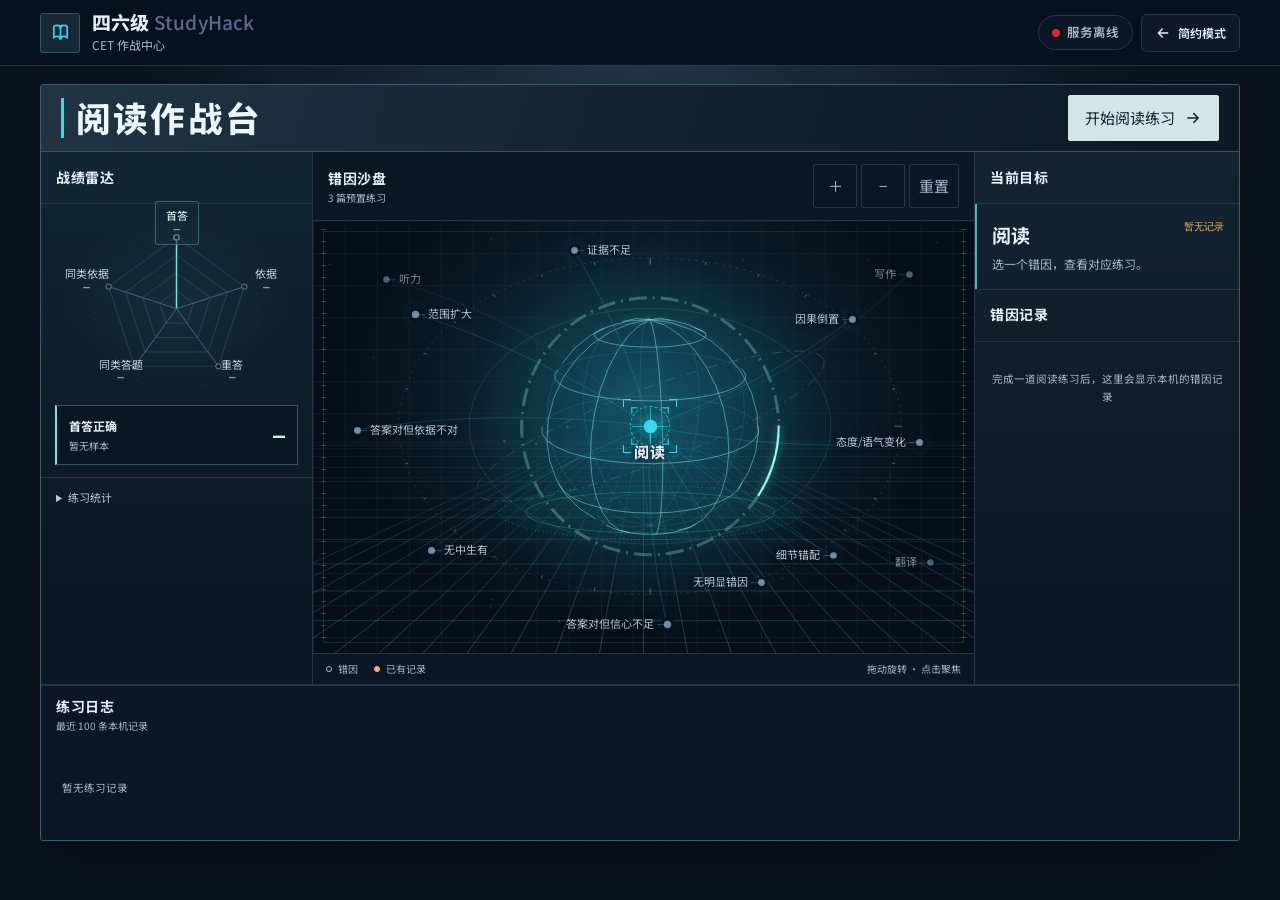
==== cet-studyhack-command-edition/web/index.html @ c38c732e "Add CET command center edition" ====
<!DOCTYPE html>
<html lang="zh-CN">
<head>
  <meta charset="UTF-8" />
  <meta name="viewport" content="width=device-width, initial-scale=1.0, viewport-fit=cover" />
  <title>CET 作战中心 · StudyHack</title>
  <meta name="description" content="默认进入 CET 作战中心：用本机练习记录查看阅读错因图谱、学习表现与练习日志，并可直接进入对应训练。错因实验室与参考估分收在简约模式中，随时可返回；预置练习为原创题并已核对原文，当前作答只保存在本浏览器。" />
  <meta name="theme-color" content="#2563eb" />
  <link rel="icon" href="data:image/svg+xml,%3Csvg xmlns='http://www.w3.org/2000/svg' viewBox='0 0 24 24'%3E%3Crect width='24' height='24' rx='6' fill='%232563eb'/%3E%3Cpath d='M6 7h5a2 2 0 0 1 2 2v8a1.5 1.5 0 0 0-1.5-1.5H6zM18 7h-5a2 2 0 0 0-2 2v8a1.5 1.5 0 0 1 1.5-1.5H18z' fill='none' stroke='white' stroke-width='1.6' stroke-linejoin='round'/%3E%3C/svg%3E" />
  <link rel="preconnect" href="https://fonts.googleapis.com" />
  <link rel="preconnect" href="https://fonts.gstatic.com" crossorigin />
  <link href="https://fonts.googleapis.com/css2?family=Noto+Sans+SC:wght@400;500;700;800&display=swap" rel="stylesheet" />
  <link rel="stylesheet" href="styles.css" />
  <link rel="stylesheet" href="lab.css" />
  <link rel="stylesheet" href="command.css" />
  <link rel="stylesheet" href="command-radar.css" />
</head>
<body data-view="command" data-mode="command">
  <!-- icon sprite: reading lab uses #i-*, estimator uses #e-i-* -->
  <svg width="0" height="0" style="position:absolute" aria-hidden="true">
    <symbol id="i-book" viewBox="0 0 24 24" fill="none" stroke="currentColor" stroke-width="1.8" stroke-linecap="round" stroke-linejoin="round"><path d="M12 7c0-1.5-1.5-2.5-3.5-2.5S5 5 5 6.5v11c0-1 1.5-1.5 3.5-1.5s3.5 1 3.5 2.5"/><path d="M12 7c0-1.5 1.5-2.5 3.5-2.5S19 5 19 6.5v11c0-1-1.5-1.5-3.5-1.5s-3.5 1-3.5 2.5"/><path d="M12 7v11.5"/></symbol>
    <symbol id="i-spark" viewBox="0 0 24 24" fill="none" stroke="currentColor" stroke-width="1.8" stroke-linecap="round" stroke-linejoin="round"><path d="M12 3l1.9 4.6L18.5 9.5l-4.6 1.9L12 16l-1.9-4.6L5.5 9.5l4.6-1.9z"/><path d="M18 15l.8 2 2 .8-2 .8-.8 2-.8-2-2-.8 2-.8z"/></symbol>
    <symbol id="i-info" viewBox="0 0 24 24" fill="none" stroke="currentColor" stroke-width="1.8" stroke-linecap="round" stroke-linejoin="round"><circle cx="12" cy="12" r="9"/><path d="M12 11v5M12 8h.01"/></symbol>
    <symbol id="i-chev" viewBox="0 0 24 24" fill="none" stroke="currentColor" stroke-width="2" stroke-linecap="round" stroke-linejoin="round"><path d="M6 9l6 6 6-6"/></symbol>
    <symbol id="i-camera" viewBox="0 0 24 24" fill="none" stroke="currentColor" stroke-width="1.8" stroke-linecap="round" stroke-linejoin="round"><path d="M4 8h3l2-3h6l2 3h3a1 1 0 0 1 1 1v10a1 1 0 0 1-1 1H4a1 1 0 0 1-1-1V9a1 1 0 0 1 1-1z"/><circle cx="12" cy="13" r="3.5"/></symbol>
    <symbol id="i-trash" viewBox="0 0 24 24" fill="none" stroke="currentColor" stroke-width="1.8" stroke-linecap="round" stroke-linejoin="round"><path d="M4 7h16M9 7V5h6v2M6 7l1 13h10l1-13M10 11v6M14 11v6"/></symbol>
    <symbol id="i-file" viewBox="0 0 24 24" fill="none" stroke="currentColor" stroke-width="1.8" stroke-linecap="round" stroke-linejoin="round"><path d="M14 3H7a2 2 0 0 0-2 2v14a2 2 0 0 0 2 2h10a2 2 0 0 0 2-2V8z"/><path d="M14 3v5h5M9 13h6M9 17h6"/></symbol>
    <symbol id="i-translate" viewBox="0 0 24 24" fill="none" stroke="currentColor" stroke-width="1.8" stroke-linecap="round" stroke-linejoin="round"><path d="M4 5h8M8 3v2c0 4-2 7-5 8"/><path d="M6 9c0 2.5 2.5 4.5 6 5"/><path d="M13 20l4-9 4 9M14.5 17h5"/></symbol>
    <symbol id="i-vocab" viewBox="0 0 24 24" fill="none" stroke="currentColor" stroke-width="1.8" stroke-linecap="round" stroke-linejoin="round"><path d="M4 5a2 2 0 0 1 2-2h13v16H6a2 2 0 0 0-2 2z"/><path d="M4 19a2 2 0 0 1 2-2h13M9 7h6M9 11h4"/></symbol>
    <symbol id="i-check" viewBox="0 0 24 24" fill="none" stroke="currentColor" stroke-width="1.8" stroke-linecap="round" stroke-linejoin="round"><circle cx="12" cy="12" r="9"/><path d="M8.5 12.5l2.5 2.5 4.5-5"/></symbol>
    <symbol id="i-branch" viewBox="0 0 24 24" fill="none" stroke="currentColor" stroke-width="1.8" stroke-linecap="round" stroke-linejoin="round"><circle cx="6" cy="6" r="2.5"/><circle cx="6" cy="18" r="2.5"/><circle cx="18" cy="8" r="2.5"/><path d="M6 8.5v7M18 10.5c0 4-4 3.5-6 5.5"/></symbol>
    <symbol id="i-download" viewBox="0 0 24 24" fill="none" stroke="currentColor" stroke-width="1.8" stroke-linecap="round" stroke-linejoin="round"><path d="M12 3v12M7 11l5 5 5-5M5 21h14"/></symbol>
    <symbol id="i-copy" viewBox="0 0 24 24" fill="none" stroke="currentColor" stroke-width="1.8" stroke-linecap="round" stroke-linejoin="round"><rect x="9" y="9" width="11" height="11" rx="2"/><path d="M5 15V5a2 2 0 0 1 2-2h8"/></symbol>
    <symbol id="i-refresh" viewBox="0 0 24 24" fill="none" stroke="currentColor" stroke-width="1.8" stroke-linecap="round" stroke-linejoin="round"><path d="M20 11a8 8 0 1 0-2.3 6.3M20 5v6h-6"/></symbol>
    <symbol id="i-alert" viewBox="0 0 24 24" fill="none" stroke="currentColor" stroke-width="1.8" stroke-linecap="round" stroke-linejoin="round"><path d="M12 3l9 16H3z"/><path d="M12 10v4M12 17h.01"/></symbol>
    <symbol id="i-stop" viewBox="0 0 24 24" fill="none" stroke="currentColor" stroke-width="1.8" stroke-linecap="round" stroke-linejoin="round"><rect x="6" y="6" width="12" height="12" rx="2"/></symbol>
    <symbol id="i-ok" viewBox="0 0 24 24" fill="none" stroke="currentColor" stroke-width="2" stroke-linecap="round" stroke-linejoin="round"><path d="M5 12.5l4.5 4.5L19 7.5"/></symbol>
    <symbol id="i-target" viewBox="0 0 24 24" fill="none" stroke="currentColor" stroke-width="1.8" stroke-linecap="round" stroke-linejoin="round"><circle cx="12" cy="12" r="9"/><circle cx="12" cy="12" r="5"/><circle cx="12" cy="12" r="1.4"/></symbol>
    <symbol id="i-arrow" viewBox="0 0 24 24" fill="none" stroke="currentColor" stroke-width="2" stroke-linecap="round" stroke-linejoin="round"><path d="M5 12h14M13 6l6 6-6 6"/></symbol>
    <symbol id="e-i-logo" viewBox="0 0 24 24" fill="none" stroke="currentColor" stroke-width="2" stroke-linecap="round" stroke-linejoin="round"><path d="M3 3v18h18"/><path d="M7 14l3-4 3 3 4-6"/></symbol>
    <symbol id="e-i-ok" viewBox="0 0 24 24" fill="none" stroke="currentColor" stroke-width="2.4" stroke-linecap="round" stroke-linejoin="round"><path d="M20 6L9 17l-5-5"/></symbol>
    <symbol id="e-i-alert" viewBox="0 0 24 24" fill="none" stroke="currentColor" stroke-width="2" stroke-linecap="round" stroke-linejoin="round"><path d="M12 9v4"/><path d="M12 17h.01"/><path d="M10.3 3.9L1.8 18a2 2 0 0 0 1.7 3h17a2 2 0 0 0 1.7-3L13.7 3.9a2 2 0 0 0-3.4 0z"/></symbol>
    <symbol id="e-i-info" viewBox="0 0 24 24" fill="none" stroke="currentColor" stroke-width="2" stroke-linecap="round" stroke-linejoin="round"><circle cx="12" cy="12" r="9"/><path d="M12 16v-4"/><path d="M12 8h.01"/></symbol>
    <symbol id="e-i-chev" viewBox="0 0 24 24" fill="none" stroke="currentColor" stroke-width="2" stroke-linecap="round" stroke-linejoin="round"><path d="M6 9l6 6 6-6"/></symbol>
    <symbol id="e-i-listen" viewBox="0 0 24 24" fill="none" stroke="currentColor" stroke-width="2" stroke-linecap="round" stroke-linejoin="round"><path d="M3 12a9 9 0 0 1 18 0"/><path d="M21 16a2 2 0 0 1-2 2h-1v-6h1a2 2 0 0 1 2 2z"/><path d="M3 16a2 2 0 0 0 2 2h1v-6H5a2 2 0 0 0-2 2z"/></symbol>
    <symbol id="e-i-read" viewBox="0 0 24 24" fill="none" stroke="currentColor" stroke-width="2" stroke-linecap="round" stroke-linejoin="round"><path d="M2 4h6a3 3 0 0 1 3 3v13a2 2 0 0 0-2-2H2z"/><path d="M22 4h-6a3 3 0 0 0-3 3v13a2 2 0 0 1 2-2h7z"/></symbol>
    <symbol id="e-i-write" viewBox="0 0 24 24" fill="none" stroke="currentColor" stroke-width="2" stroke-linecap="round" stroke-linejoin="round"><path d="M12 20h9"/><path d="M16.5 3.5a2.1 2.1 0 0 1 3 3L7 19l-4 1 1-4z"/></symbol>
    <symbol id="e-i-trans" viewBox="0 0 24 24" fill="none" stroke="currentColor" stroke-width="2" stroke-linecap="round" stroke-linejoin="round"><path d="M4 5h7"/><path d="M7 4v1c0 4-2 7-4 8"/><path d="M5 9c0 2 2 4 5 5"/><path d="M12 20l4-9 4 9"/><path d="M13.5 17h5"/></symbol>
    <symbol id="e-i-spark" viewBox="0 0 24 24" fill="none" stroke="currentColor" stroke-width="2" stroke-linecap="round" stroke-linejoin="round"><path d="M12 3l1.9 5.1L19 10l-5.1 1.9L12 17l-1.9-5.1L5 10l5.1-1.9z"/><path d="M19 15l.8 2.2L22 18l-2.2.8L19 21l-.8-2.2L16 18l2.2-.8z"/></symbol>
    <symbol id="e-i-refresh" viewBox="0 0 24 24" fill="none" stroke="currentColor" stroke-width="2" stroke-linecap="round" stroke-linejoin="round"><path d="M21 12a9 9 0 1 1-3-6.7"/><path d="M21 3v5h-5"/></symbol>
    <symbol id="e-i-camera" viewBox="0 0 24 24" fill="none" stroke="currentColor" stroke-width="2" stroke-linecap="round" stroke-linejoin="round"><path d="M4 8h3l2-3h6l2 3h3a1 1 0 0 1 1 1v10a1 1 0 0 1-1 1H4a1 1 0 0 1-1-1V9a1 1 0 0 1 1-1z"/><circle cx="12" cy="13" r="3.5"/></symbol>
    <symbol id="e-i-target" viewBox="0 0 24 24" fill="none" stroke="currentColor" stroke-width="2" stroke-linecap="round" stroke-linejoin="round"><circle cx="12" cy="12" r="9"/><circle cx="12" cy="12" r="5"/><circle cx="12" cy="12" r="1.4"/></symbol>
    <symbol id="e-i-chart" viewBox="0 0 24 24" fill="none" stroke="currentColor" stroke-width="2" stroke-linecap="round" stroke-linejoin="round"><path d="M4 20V10"/><path d="M10 20V4"/><path d="M16 20v-7"/><path d="M22 20H2"/></symbol>
    <symbol id="e-i-book" viewBox="0 0 24 24" fill="none" stroke="currentColor" stroke-width="2" stroke-linecap="round" stroke-linejoin="round"><path d="M4 19.5A2.5 2.5 0 0 1 6.5 17H20"/><path d="M6.5 2H20v20H6.5A2.5 2.5 0 0 1 4 19.5v-15A2.5 2.5 0 0 1 6.5 2z"/></symbol>
  </svg>

  <div class="bg" aria-hidden="true"><span class="orb a"></span><span class="orb b"></span></div>

  <header class="header">
    <div class="brand">
      <span class="logo"><svg><use href="#i-book"/></svg></span>
      <div class="titles">
        <h1>四六级 <span class="thin">StudyHack</span></h1>
        <p class="sub" id="brandSub">CET 作战中心</p>
      </div>
    </div>
    <div class="spacer"></div>
    <div class="header-actions">
      <span class="status-pill" id="statusPill" data-state="checking" role="status">
        <span class="dot"></span><span class="txt" id="statusText">检测服务…</span>
      </span>
      <button class="command-return" id="commandReturn" type="button"><svg><use href="#i-arrow"/></svg><span>简约模式</span></button>
    </div>
  </header>

  <main class="wrap">
    <nav class="tabnav" role="tablist" aria-label="简约模式功能切换">
      <button class="tab" id="tab-reading" role="tab" type="button" aria-selected="false" aria-controls="view-reading" tabindex="-1">
        <svg><use href="#i-target"/></svg><span>错因实验室</span>
      </button>
      <button class="tab" id="tab-estimator" role="tab" type="button" aria-selected="false" aria-controls="view-estimator" tabindex="-1">
        <svg><use href="#e-i-chart"/></svg><span>参考估分</span>
      </button>
      <button class="tab" id="tab-command" role="tab" type="button" aria-selected="true" aria-controls="view-command">
        <svg><use href="#e-i-target"/></svg><span>返回作战中心</span>
      </button>
    </nav>

    <!-- ==================== 阅读错因实验室 ==================== -->
    <section class="view view-reading" id="view-reading" role="tabpanel" aria-labelledby="tab-reading">
      <div class="lab-subnav" role="tablist" aria-label="阅读模式">
        <button class="subtab" id="subtab-lab" role="tab" type="button" aria-selected="true" aria-controls="labPanel">错因实验室</button>
        <button class="subtab" id="subtab-tool" role="tab" type="button" aria-selected="false" aria-controls="toolPanel">阅读工具</button>
      </div>

      <div class="lab-panel" id="labPanel" role="tabpanel" aria-labelledby="subtab-lab">
        <section class="card lab-hero">
          <div class="lh-copy">
            <span class="eyebrow"><svg width="15" height="15"><use href="#i-spark"/></svg> StudyHack · 四六级阅读错因实验室</span>
            <h2>不只看完解析，而是验证你真的学会了</h2>
            <p>选一篇材料 → 选答案 → 点原文句子作为依据 → 选信心程度 → 先看<b>不泄露答案</b>的短提示 → 重答后看正确项、你的证据、正确证据和错因 → 再做一道陌生材料的同类题。</p>
            <div class="lh-actions">
              <button class="btn btn-primary btn-lg" id="labStartBtn" type="button"><svg><use href="#i-spark"/></svg>开始练习</button>
              <button class="btn btn-lg-ghost" id="labCustomBtn" type="button"><svg><use href="#i-file"/></svg>使用自带材料</button>
            </div>
            <p class="lh-note">预置练习为原创题并已核对原文，免登录即可走完整流程；自带题在 AI 可用时提供诊断。当前作答只保存在本浏览器，不涉及账号。</p>
          </div>
          <div class="lh-facts">
            <div><b id="labItemCount"></b><span id="labItemBreakdown"></span></div>
            <div><b>证据卡</b><span>some / all 并排标记</span></div>
            <div><b>同类题</b><span>用新题验证迁移</span></div>
          </div>
        </section>

        <div class="lab-grid">
          <aside class="card lab-side">
            <div class="card-head">
              <span class="chip t"><svg><use href="#i-book"/></svg></span>
              <div><h2>选择材料</h2><p class="hint">预置练习 · 原创题 · 原文核对</p></div>
            </div>
            <div class="card-body">
              <div class="preset-list" id="labPresetList"></div>
              <div class="side-divider"><span>或</span></div>
              <button type="button" class="btn btn-block" id="labSideCustomBtn"><svg><use href="#i-file"/></svg>使用自带材料</button>
              <div class="mode-badge" id="labModeBadge" data-mode="preset">预置练习 · 原创题 · 原文核对</div>
            </div>
          </aside>

          <main class="lab-main" aria-live="polite">
            <div class="card empty" id="labEmpty">
              <svg class="art" viewBox="0 0 200 200" fill="none" aria-hidden="true">
                <circle cx="100" cy="100" r="86" fill="#e7effe"/>
                <circle cx="100" cy="100" r="86" stroke="#dbe4f2" stroke-width="2"/>
                <rect x="54" y="50" width="92" height="104" rx="10" fill="#fff" stroke="#dbe4f2" stroke-width="2"/>
                <path d="M70 72h60M70 88h60M70 104h40" stroke="#bcd0f5" stroke-width="5" stroke-linecap="round"/>
                <path d="M70 122h26" stroke="#2563eb" stroke-width="5" stroke-linecap="round"/>
                <circle cx="140" cy="136" r="27" fill="#2563eb"/>
                <path d="M131 136l6 6 12-13" stroke="#fff" stroke-width="4" stroke-linecap="round" stroke-linejoin="round"/>
              </svg>
              <h3>先做一道，再验证你学会了什么</h3>
              <p>选择一篇预置练习或粘贴自带材料，完成「选答案 + 点依据 + 选信心」，再看短提示与错因证据卡。</p>
              <div class="chips"><span>证据定位</span><span>some / all 对照</span><span>错因诊断</span><span>同类新题</span></div>
              <button type="button" class="btn btn-primary" id="labEmptyStart"><svg><use href="#i-spark"/></svg>开始练习</button>
            </div>
            <div id="labStage" class="lab-stage" hidden></div>
          </main>
        </div>
      </div>

      <!-- ==================== 阅读工具（按需加载） ==================== -->
      <div class="tool-panel" id="toolPanel" role="tabpanel" aria-labelledby="subtab-tool" hidden>
        <div class="workspace">
          <section class="input-panel" aria-label="阅读工具输入区">
            <details class="card guide" open>
              <summary>
                <span class="ico"><svg width="18" height="18"><use href="#i-info"/></svg></span>
                阅读工具说明
                <span class="chev"><svg width="18" height="18"><use href="#i-chev"/></svg></span>
              </summary>
              <ol>
                <li>选择级别并粘贴<b>阅读原文</b>（也可拍照导入），只想看翻译或生词也可以。</li>
                <li>点 <b>全文翻译 / 重点生词 / 长难句</b> 按需加载，每次只请求一个短结果。</li>
                <li>长材料会自动分段翻译；某段失败时可<b>只重试失败段</b>，已加载结果保留。</li>
                <li>生词可一键导出默写清单。</li>
              </ol>
              <div class="tip"><svg width="16" height="16"><use href="#i-spark"/></svg><span>想验证自己是否真的读懂？切到「错因实验室」，用证据卡诊断错因。</span></div>
            </details>

            <div class="card composer">
              <div class="field-label"><span>考试级别</span></div>
              <div class="seg" id="toolLevelSeg" data-level="CET4" role="group" aria-label="考试级别">
                <span class="thumb" aria-hidden="true"></span>
                <button type="button" data-level="CET4" aria-pressed="true">四级 CET-4</button>
                <button type="button" data-level="CET6" aria-pressed="false">六级 CET-6</button>
              </div>
              <div class="field-label">
                <span>原文</span>
                <span class="count" id="toolCharCount">0 / 6000</span>
              </div>
              <div class="scan-inline" id="toolScanBox">
                <div class="scan-entry">
                  <div class="scan-inline-row">
                    <button type="button" class="btn btn-sm" id="toolScanBtn"><svg><use href="#i-camera"/></svg>拍照导入原文</button>
                    <button type="button" class="btn btn-sm btn-ghost" id="toolScanRotate" hidden>旋转 90°</button>
                    <button type="button" class="btn btn-sm btn-ghost" id="toolScanRetry" hidden>重试识别</button>
                    <button type="button" class="btn btn-sm btn-ghost" id="toolScanClear" hidden>移除照片</button>
                    <span class="scan-inline-hint">拍照、相册、拖拽或 Ctrl+V 粘贴</span>
                  </div>
                  <input type="file" id="toolScanFile" accept="image/jpeg,image/png,image/webp" hidden />
                  <div class="tool-status scan-status" id="toolScanStatus" role="status" aria-live="polite" hidden></div>
                  <div class="scan-preview compact" id="toolScanPreview" hidden>
                    <img id="toolScanImg" alt="待识别的阅读原文照片预览" />
                    <span>照片会发送到 Qoder Cloud Agents 识别。请先遮住姓名和学号。</span>
                  </div>
                </div>
                <div class="scan-unavailable" id="toolScanUnavailable" role="status" hidden>
                  <span>拍照识别暂不可用，可手动输入。</span>
                  <button type="button" class="btn btn-sm btn-ghost" id="toolScanCapabilityRetry" hidden>重试</button>
                </div>
              </div>
              <textarea id="toolInput" spellcheck="false" aria-label="阅读原文输入框" placeholder="在此粘贴四六级阅读原文。"></textarea>
              <div class="mini-actions">
                <button type="button" class="btn btn-sm" id="toolSampleBtn"><svg><use href="#i-file"/></svg>载入原创文章</button>
                <button type="button" class="btn btn-sm btn-ghost" id="toolClearBtn"><svg><use href="#i-trash"/></svg>清空</button>
              </div>
              <div class="tool-actions">
                <button type="button" class="btn" id="toolTransBtn"><svg><use href="#i-translate"/></svg>全文翻译</button>
                <button type="button" class="btn" id="toolVocabBtn"><svg><use href="#i-vocab"/></svg>重点生词</button>
                <button type="button" class="btn" id="toolGrammarBtn"><svg><use href="#i-branch"/></svg>长难句</button>
              </div>
              <p class="submit-note">按需加载 · 长材料自动分段 · 失败可单独重试</p>
              <div class="mode-badge" id="toolModeBadge" data-mode="down">AI 解析暂不可用</div>
            </div>
          </section>

          <section class="results" aria-label="阅读工具结果">
            <div class="card result-bar show" id="toolBar">
              <div class="meta"><span class="tag" id="toolTag">按需加载</span><span id="toolMeta"></span></div>
              <button type="button" class="btn btn-ok" id="toolExportBtn" disabled><svg><use href="#i-download"/></svg>导出默写清单</button>
              <button type="button" class="btn" id="toolCopyBtn"><svg><use href="#i-copy"/></svg>复制结果</button>
              <button type="button" class="btn btn-ghost" id="toolResetBtn"><svg><use href="#i-refresh"/></svg>清空结果</button>
            </div>

            <article class="card section tool-section" id="tool-sec-translation">
              <div class="card-head">
                <span class="chip t"><svg><use href="#i-translate"/></svg></span>
                <div><h2>全文翻译</h2><p class="hint">分段加载 · 已加载部分会保留</p></div>
                <span class="grow"></span>
                <button type="button" class="btn btn-sm btn-ghost" id="tool-retry-translation" hidden><svg><use href="#i-refresh"/></svg>重试失败段</button>
              </div>
              <div class="card-body">
                <div class="tool-status" id="tool-status-translation"></div>
                <div class="md" id="tool-body-translation"></div>
              </div>
            </article>

            <article class="card section tool-section" id="tool-sec-vocab">
              <div class="card-head">
                <span class="chip v"><svg><use href="#i-vocab"/></svg></span>
                <div><h2>重点生词</h2><p class="hint">音标 + 释义 · 考纲词优先</p></div>
                <span class="grow"></span>
                <button type="button" class="btn btn-sm btn-ghost" id="tool-retry-vocab" hidden><svg><use href="#i-refresh"/></svg>重试</button>
              </div>
              <div class="card-body">
                <div class="tool-status" id="tool-status-vocab"></div>
                <div class="md" id="tool-body-vocab"></div>
              </div>
            </article>

            <article class="card section tool-section" id="tool-sec-grammar">
              <div class="card-head">
                <span class="chip s"><svg><use href="#i-branch"/></svg></span>
                <div><h2>长难句拆解</h2><p class="hint">主干 · 从句 · 难点</p></div>
                <span class="grow"></span>
                <button type="button" class="btn btn-sm btn-ghost" id="tool-retry-grammar" hidden><svg><use href="#i-refresh"/></svg>重试</button>
              </div>
              <div class="card-body">
                <div class="tool-status" id="tool-status-grammar"></div>
                <div class="md" id="tool-body-grammar"></div>
              </div>
            </article>
          </section>
        </div>
      </div>

      <footer class="foot">
        <div class="line">
          <svg width="15" height="15"><use href="#i-book"/></svg>
          <span>四六级阅读错因实验室 · 预置练习为原创题并已核对原文；自带题在 AI 可用时提供诊断</span>
        </div>
        <p style="margin:6px 0 0">阅读草稿保存在本浏览器。使用 AI 时，所提交的文字或照片会发送到 Qoder Cloud Agents。</p>
      </footer>
    </section>

    <!-- ==================== CET 作战中心 ==================== -->
    <section class="view view-command active" id="view-command" role="tabpanel" aria-labelledby="tab-command">
      <div class="command-shell">
        <div class="command-console">
          <div class="command-toolbar">
            <div class="command-context">
              <h2>阅读作战台</h2>
            </div>
            <div class="command-action">
              <div class="command-action-copy">
                <span id="commandContinueText"></span>
              </div>
              <button type="button" class="command-primary" id="commandContinue">
                <span id="commandContinueLabel">开始阅读练习</span><svg><use href="#i-arrow"/></svg>
              </button>
            </div>
          </div>

          <div class="command-grid">
            <section class="command-panel command-performance" aria-labelledby="commandPerformanceTitle">
              <div class="command-section-head"><h3 id="commandPerformanceTitle">战绩雷达</h3></div>
              <div id="commandStorageWarning"></div>
              <div id="commandRadar" class="command-radar"></div>
              <details class="command-metric-details">
                <summary>练习统计</summary>
                <div class="metric-list" id="commandMetrics"></div>
              </details>
            </section>

            <section class="command-panel command-graph-panel" aria-labelledby="commandGraphTitle">
              <div class="command-section-head command-graph-head">
                <div><h3 id="commandGraphTitle">错因沙盘</h3><p id="commandGraphStatus" role="status">正在读取练习记录…</p></div>
                <div class="graph-controls" role="group" aria-label="图谱缩放">
                  <button type="button" id="graphZoomIn" aria-label="放大图谱">＋</button>
                  <button type="button" id="graphZoomOut" aria-label="缩小图谱">−</button>
                  <button type="button" id="graphReset">重置</button>
                </div>
              </div>
              <div class="graph-viewport" id="graphViewport">
                <div class="graph-stage" id="graphStage">
                  <svg class="orbit-map" id="graphOrbit" viewBox="0 0 800 460" aria-hidden="true">
                    <g id="graphScenery"></g>
                    <g id="graphLinkPaths"></g>
                  </svg>
                  <div class="graph-nodes" id="graphNodes" role="group" aria-label="选择阅读错因节点"></div>
                  <div class="graph-reticle" id="graphReticle" aria-hidden="true">
                    <span class="reticle-ring"></span><span class="reticle-cross"></span>
                    <i></i><i></i><i></i><i></i>
                  </div>
                </div>
                <div class="graph-rulers" aria-hidden="true"><i></i><i></i></div>
              </div>
              <div class="map-legend"><span><i></i>错因</span><span><i></i>已有记录</span><span>拖动旋转 · 点击聚焦</span></div>
              <div class="mobile-node-bar">
                <span>主要错因</span>
                <button type="button" id="commandAllNodes" aria-expanded="false">全部错因 <b id="commandAllNodeCount"></b></button>
              </div>
              <div class="mobile-node-list" id="commandMobileNodes" role="group" aria-label="全部阅读错因节点" hidden></div>
            </section>

            <aside class="command-side">
              <section class="command-panel command-detail-panel" aria-labelledby="commandDetailTitle">
                <div class="command-section-head"><h3 id="commandDetailTitle">当前目标</h3></div>
                <div class="node-detail" id="commandNodeDetail" aria-live="polite"></div>
              </section>
              <section class="command-panel command-monitor" aria-labelledby="commandMonitorTitle">
                <div class="command-section-head"><h3 id="commandMonitorTitle">错因记录</h3></div>
                <div class="monitor-list" id="commandMonitor"></div>
              </section>
            </aside>
          </div>

          <section class="command-panel command-logs" aria-labelledby="commandLogTitle">
            <div class="command-section-head">
              <div><h3 id="commandLogTitle">练习日志</h3><p>最近 100 条本机记录</p></div>
              <button type="button" class="command-text-btn" id="commandShowAll" hidden>查看全部</button>
            </div>
            <div class="log-list" id="commandLogs"></div>
          </section>
        </div>
      </div>
    </section>

    <!-- ==================== 参考估分 ==================== -->
    <section class="view view-estimator" id="view-estimator" role="tabpanel" aria-labelledby="tab-estimator">
      <div class="disclaimer-banner" role="note">
        <svg><use href="#e-i-alert"/></svg>
        <div><b>本结果仅为参考估算，不等于官方成绩。</b> 换算基于公开常模表的插值与项目假设，存在模型误差；最终成绩以教育部教育考试院发布为准。</div>
      </div>

      <div class="workspace">
        <div class="input-panel">
          <details class="card guide" open>
            <summary>
              <span class="ico"><svg width="18" height="18"><use href="#e-i-info"/></svg></span>
              使用说明
              <span class="chev"><svg width="18" height="18"><use href="#e-i-chev"/></svg></span>
            </summary>
            <ol>
              <li>选择 <b>四级 / 六级</b>，填写听力与阅读各题型的<b>答对题数</b>。</li>
              <li>写作与翻译可选 <b>自评档位</b>，或粘贴文本 / <b>拍照识别手写答题</b>，由 <b>AI 给出语言反馈</b>。</li>
              <li>查看分模块<b>参考区间</b>、<b>距 425 参考目标的参考差</b>与算法限制。</li>
              <li>可获取基于<b>内置资料库</b>的备考建议（不是个性化提分承诺）。</li>
            </ol>
            <div class="tip"><svg width="16" height="16"><use href="#e-i-info"/></svg><span>要判断切题或信息覆盖，需同时提供作文题目 / 翻译中文原文；缺少材料时只给语言层面反馈。</span></div>
          </details>

          <form class="card form" id="est-form" novalidate>
            <div class="card-head">
              <span class="chip"><svg><use href="#e-i-chart"/></svg></span>
              <div><h2>估分表单</h2><p class="hint">按题型填写答对题数</p></div>
            </div>
            <div class="card-body composer">
              <div class="seg" id="est-levelSeg" data-level="CET4" role="group" aria-label="考试级别">
                <span class="thumb"></span>
                <button type="button" data-level="CET4" aria-pressed="true">四级 CET-4</button>
                <button type="button" data-level="CET6" aria-pressed="false">六级 CET-6</button>
              </div>

              <fieldset class="group">
                <legend><svg width="16" height="16"><use href="#e-i-listen"/></svg> 听力 <span class="legend-max">满分 249</span></legend>
                <div class="count-grid" id="est-listeningFields"></div>
              </fieldset>

              <fieldset class="group">
                <legend><svg width="16" height="16"><use href="#e-i-read"/></svg> 阅读 <span class="legend-max">满分 249</span></legend>
                <div class="count-grid" id="est-readingFields"></div>
              </fieldset>

              <fieldset class="group" data-mod="writing">
                <legend><svg width="16" height="16"><use href="#e-i-write"/></svg> 写作 <span class="legend-max">估算上限 106</span></legend>
                <div class="mode-seg" data-target="writing" role="group" aria-label="写作评分方式">
                  <button type="button" data-mode="band" aria-pressed="true">自评档位</button>
                  <button type="button" data-mode="ai" aria-pressed="false">AI 语言反馈</button>
                </div>
                <div class="band-seg" data-target="writing" role="group" aria-label="写作档位">
                  <button type="button" data-band="low" aria-pressed="false">低档</button>
                  <button type="button" data-band="mid" aria-pressed="true">中档</button>
                  <button type="button" data-band="high" aria-pressed="false">高档</button>
                </div>
                <div class="ai-box" data-target="writing" hidden>
                  <div class="scan-inline">
                    <div class="scan-entry">
                      <div class="scan-inline-row">
                        <button type="button" class="btn btn-sm" id="est-writingScanBtn"><svg><use href="#e-i-camera"/></svg>拍照识别作文</button>
                        <button type="button" class="btn btn-sm btn-ghost" id="est-writingScanRotate" hidden>旋转 90°</button>
                        <button type="button" class="btn btn-sm btn-ghost" id="est-writingScanRetry" hidden>重试识别</button>
                        <button type="button" class="btn btn-sm btn-ghost" id="est-writingScanClear" hidden>移除照片</button>
                        <span class="scan-inline-hint">拍照、相册、拖拽或 Ctrl+V 粘贴；识别后可校对</span>
                      </div>
                      <input type="file" id="est-writingScanFile" accept="image/jpeg,image/png,image/webp" hidden />
                      <div class="tool-status scan-status" id="est-writingScanStatus" role="status" aria-live="polite" hidden></div>
                      <div class="scan-review" id="est-writingScanReview" hidden>
                        <div class="scan-review-img"><img id="est-writingScanReviewImg" alt="待识别的作文照片预览" /></div>
                        <div class="scan-review-text" id="est-writingScanReviewText"></div>
                      </div>
                      <div class="scan-usage" id="est-writingScanUsage" hidden></div>
                    </div>
                    <div class="scan-unavailable" id="est-writingScanUnavailable" role="status" hidden>
                      <span>拍照识别暂不可用，可手动输入。</span>
                      <button type="button" class="btn btn-sm btn-ghost" id="est-writingScanCapabilityRetry" hidden>重试</button>
                    </div>
                  </div>
                  <textarea id="est-writingText" maxlength="4000" placeholder="粘贴作文全文以获取 AI 语言反馈。"></textarea>
                  <textarea id="est-writingPrompt" class="material-input" maxlength="2000" placeholder="可选：粘贴本次作文题目，才能判断是否切题…"></textarea>
                  <p class="ai-hint">缺少作文题目时，只做语言反馈，不判断切题与论点覆盖。</p>
                </div>
              </fieldset>

              <fieldset class="group" data-mod="translation">
                <legend><svg width="16" height="16"><use href="#e-i-trans"/></svg> 翻译 <span class="legend-max">估算上限 106</span></legend>
                <div class="mode-seg" data-target="translation" role="group" aria-label="翻译评分方式">
                  <button type="button" data-mode="band" aria-pressed="true">自评档位</button>
                  <button type="button" data-mode="ai" aria-pressed="false">AI 语言反馈</button>
                </div>
                <div class="band-seg" data-target="translation" role="group" aria-label="翻译档位">
                  <button type="button" data-band="low" aria-pressed="false">低档</button>
                  <button type="button" data-band="mid" aria-pressed="true">中档</button>
                  <button type="button" data-band="high" aria-pressed="false">高档</button>
                </div>
                <div class="ai-box" data-target="translation" hidden>
                  <div class="scan-inline">
                    <div class="scan-entry">
                      <div class="scan-inline-row">
                        <button type="button" class="btn btn-sm" id="est-translationScanBtn"><svg><use href="#e-i-camera"/></svg>拍照识别译文</button>
                        <button type="button" class="btn btn-sm btn-ghost" id="est-translationScanRotate" hidden>旋转 90°</button>
                        <button type="button" class="btn btn-sm btn-ghost" id="est-translationScanRetry" hidden>重试识别</button>
                        <button type="button" class="btn btn-sm btn-ghost" id="est-translationScanClear" hidden>移除照片</button>
                        <span class="scan-inline-hint">拍照、相册、拖拽或 Ctrl+V 粘贴；识别后可校对</span>
                      </div>
                      <input type="file" id="est-translationScanFile" accept="image/jpeg,image/png,image/webp" hidden />
                      <div class="tool-status scan-status" id="est-translationScanStatus" role="status" aria-live="polite" hidden></div>
                      <div class="scan-review" id="est-translationScanReview" hidden>
                        <div class="scan-review-img"><img id="est-translationScanReviewImg" alt="待识别的翻译照片预览" /></div>
                        <div class="scan-review-text" id="est-translationScanReviewText"></div>
                      </div>
                      <div class="scan-usage" id="est-translationScanUsage" hidden></div>
                    </div>
                    <div class="scan-unavailable" id="est-translationScanUnavailable" role="status" hidden>
                      <span>拍照识别暂不可用，可手动输入。</span>
                      <button type="button" class="btn btn-sm btn-ghost" id="est-translationScanCapabilityRetry" hidden>重试</button>
                    </div>
                  </div>
                  <textarea id="est-translationText" maxlength="4000" placeholder="粘贴英文译文以获取 AI 语言反馈。"></textarea>
                  <textarea id="est-translationSource" class="material-input" maxlength="2000" placeholder="可选：粘贴翻译中文原文，才能判断信息覆盖与漏译…"></textarea>
                  <p class="ai-hint">缺少中文原文时，只做语言反馈，不判断信息覆盖。</p>
                </div>
              </fieldset>

              <button type="submit" class="btn btn-primary btn-lg" id="est-estimateBtn">
                <svg><use href="#e-i-target"/></svg><span id="est-estimateLabel">开始估分</span>
              </button>
              <p class="submit-note">自评估分在本机计算。使用 AI 时，提交的文字、照片或估分信息会发送到 Qoder Cloud Agents。</p>
            </div>
          </form>
        </div>

        <div class="results">
          <div class="card empty" id="est-emptyState">
            <svg class="art" viewBox="0 0 120 120" fill="none" aria-hidden="true">
              <rect x="14" y="20" width="92" height="80" rx="10" fill="var(--accent-soft)"/>
              <rect x="26" y="62" width="14" height="26" rx="3" fill="var(--site-accent)" opacity=".55"/>
              <rect x="46" y="48" width="14" height="40" rx="3" fill="var(--site-accent)" opacity=".75"/>
              <rect x="66" y="36" width="14" height="52" rx="3" fill="var(--site-accent)"/>
              <rect x="86" y="54" width="10" height="34" rx="3" fill="var(--info)" opacity=".7"/>
              <path d="M24 34h50" stroke="var(--accent-deep)" stroke-width="3" stroke-linecap="round" opacity=".5"/>
            </svg>
            <h3>填写表单，查看参考估分</h3>
            <p>基于公开常模换算给出分模块参考区间、距 425 参考目标的参考差，并按相对薄弱模块推送内置备考资料。</p>
            <div class="chips"><span>参考区间</span><span>距目标分参考差</span><span>算法限制</span><span>内置资料建议</span></div>
          </div>

          <div class="card progress" id="est-progress">
            <div class="row">
              <span class="pulse"></span>
              <span class="label" id="est-progressLabel">正在处理…</span>
              <span class="elapsed" id="est-elapsed">0.0s</span>
            </div>
            <div class="bar"><i></i></div>
          </div>

          <div class="card error-card" id="est-errorCard">
            <span class="ico"><svg width="20" height="20"><use href="#e-i-alert"/></svg></span>
            <div>
              <h3>处理失败</h3>
              <p id="est-errorMessage">请稍后重试。</p>
              <button type="button" class="btn btn-sm" id="est-errorRetryBtn"><svg><use href="#e-i-refresh"/></svg> 重试</button>
            </div>
          </div>

          <div class="card result-bar" id="est-resultBar">
            <div class="meta"><span class="tag" id="est-resultTag">估分完成</span><span id="est-resultMeta"></span></div>
            <button type="button" class="btn btn-sm" id="est-recommendBtn"><svg><use href="#e-i-spark"/></svg> 获取备考建议</button>
            <button type="button" class="btn btn-sm btn-ghost" id="est-reestimateBtn"><svg><use href="#e-i-refresh"/></svg> 重新估分</button>
          </div>

          <section class="card section overview" id="est-overviewCard">
            <div class="card-head">
              <span class="chip t"><svg><use href="#e-i-target"/></svg></span>
              <div><h2>参考估分总览</h2><p class="hint" id="est-overviewHint"></p></div>
            </div>
            <div class="card-body">
              <div class="total-row">
                <div class="total-num"><span id="est-totalScore">0</span><small>/ 710</small></div>
                <div class="total-side">
                  <div class="range-line">参考区间 <b id="est-totalRange">0 – 0</b></div>
                  <div class="range-line muted">总分为模块估算之和，区间采用项目设定的误差幅度</div>
                </div>
              </div>
              <div class="gap-block">
                <div class="gap-head">
                  <span>距 425 参考目标</span>
                  <b id="est-gapValue">—</b>
                </div>
                <p class="gap-note" id="est-gapNote"></p>
                <p class="limits-note" id="est-limits"></p>
              </div>
            </div>
          </section>

          <section class="card section" id="est-modulesCard">
            <div class="card-head">
              <span class="chip o"><svg><use href="#e-i-chart"/></svg></span>
              <div><h2>分模块参考得分</h2><p class="hint">报道分换算 · 参考估算</p></div>
            </div>
            <div class="card-body"><div class="module-list" id="est-moduleList"></div></div>
          </section>

          <section class="card section" id="est-aiCommentCard">
            <div class="card-head">
              <span class="chip v"><svg><use href="#e-i-write"/></svg></span>
              <div><h2>AI 写译反馈</h2><p class="hint">满分各 15 分 · 缺少材料时只评语言</p></div>
            </div>
            <div class="card-body"><div id="est-aiCommentBody" class="ai-comments"></div></div>
          </section>

          <section class="card section" id="est-recommendCard">
            <div class="card-head">
              <span class="chip s"><svg><use href="#e-i-book"/></svg></span>
              <div><h2>备考建议（基于内置资料）</h2><p class="hint">按薄弱项选取资料</p></div>
              <div class="grow"></div>
              <button type="button" class="btn btn-sm btn-ghost" id="est-stopRecBtn" hidden>停止</button>
            </div>
            <div class="card-body">
              <div class="tool-status" id="est-recommendStatus" role="status" aria-live="polite"></div>
              <div id="est-recommendBody" class="md"></div>
            </div>
          </section>
        </div>
      </div>

      <footer class="foot">
        <div class="line"><svg width="15" height="15"><use href="#e-i-alert"/></svg> 本结果仅为参考估算，不等于官方成绩。</div>
        <div class="line muted">换算采用公开常模表与项目假设 · 备考建议列有资料来源</div>
      </footer>
    </section>
  </main>

  <div class="toast-region" id="toastRegion" aria-live="polite" aria-atomic="false"></div>

  <script type="module" src="app.js"></script>
</body>
</html>
---- cet-studyhack-command-edition/web/styles.css ----
/* ============================================================
   四六级备考助手 — unified blue-white academic study surface
   Two views (阅读答疑 / 估分系统) share one design-token foundation.
   Tokens below are the Nudge-controlled variables; every business
   style consumes them so appearance/radius/spacing/typography/motion
   stay editable from the workbench. View-specific rules are scoped
   under .view-reading / .view-estimator.
   ============================================================ */

:root {
  --site-bg: #eef3fb;
  --site-fg: #152238;
  --site-accent: #2563eb;
  --site-on-accent: #ffffff;
  --site-surface: #ffffff;
  --site-muted: #5c6b8a;
  --site-border: #dbe4f2;
  --site-font: "Noto Sans SC", system-ui, -apple-system, "Segoe UI", Roboto, "PingFang SC", "Microsoft YaHei", sans-serif;
  --site-radius: 16px;
  --site-space: 1;
  --site-type: 1;
  --site-motion: 1;

  /* derived palette */
  --accent-deep: #1d4ed8;
  --accent-soft: #e7effe;
  --accent-glow: rgba(37, 99, 235, .16);
  --ok: #15a34a;
  --ok-soft: #e6f6ec;
  --bad: #dc2626;
  --bad-soft: #fdeaea;
  --warn: #d97706;
  --warn-soft: #fdf2e0;
  --info: #0891b2;

  --gap: calc(24px * var(--site-space, 1));
  --gap-sm: calc(12px * var(--site-space, 1));
  --gap-lg: calc(36px * var(--site-space, 1));
  --dur: calc(180ms * var(--site-motion, 1));
  --dur-slow: calc(420ms * var(--site-motion, 1));
  --r-sm: calc(var(--site-radius) * .5);
  --r-md: var(--site-radius);
  --r-lg: calc(var(--site-radius) * 1.3);
  --r-pill: 999px;

  --shadow-sm: 0 1px 2px rgba(21, 34, 56, .05), 0 2px 10px rgba(21, 34, 56, .05);
  --shadow-md: 0 8px 28px rgba(21, 34, 56, .09), 0 2px 8px rgba(21, 34, 56, .05);
  --shadow-lg: 0 22px 60px rgba(21, 34, 56, .16);
  --header-h: 66px;
}

* { box-sizing: border-box; }
html { scroll-behavior: smooth; }
body {
  margin: 0;
  min-height: 100vh;
  font-family: var(--site-font);
  color: var(--site-fg);
  background: var(--site-bg);
  font-size: calc(15px * var(--site-type, 1));
  line-height: 1.65;
  -webkit-font-smoothing: antialiased;
  text-rendering: optimizeLegibility;
}
.muted { color: var(--site-muted); }

/* ---------- layered ambient background ---------- */
.bg {
  position: fixed; inset: 0; z-index: -1; overflow: hidden;
  background:
    radial-gradient(900px 520px at 12% -8%, var(--accent-glow), transparent 60%),
    radial-gradient(760px 520px at 100% 0%, rgba(8, 145, 178, .12), transparent 58%),
    radial-gradient(680px 600px at 88% 108%, rgba(37, 99, 235, .10), transparent 60%),
    var(--site-bg);
}
.bg::before {
  content: ""; position: absolute; inset: 0;
  background-image: radial-gradient(rgba(37, 99, 235, .10) 1px, transparent 1.4px);
  background-size: 26px 26px;
  mask-image: radial-gradient(1100px 700px at 50% 0%, #000 30%, transparent 78%);
  opacity: .7;
}
.bg::after {
  content: ""; position: absolute; inset: 0; opacity: .035;
  background-image: url("data:image/svg+xml,%3Csvg xmlns='http://www.w3.org/2000/svg' width='160' height='160'%3E%3Cfilter id='n'%3E%3CfeTurbulence type='fractalNoise' baseFrequency='.85' numOctaves='2'/%3E%3C/filter%3E%3Crect width='100%25' height='100%25' filter='url(%23n)'/%3E%3C/svg%3E");
}
.bg .orb { position: absolute; border-radius: 50%; filter: blur(8px); opacity: .5; animation: drift calc(18s * var(--site-motion, 1)) ease-in-out infinite alternate; }
.bg .orb.a { width: 220px; height: 220px; top: 120px; left: -60px; background: radial-gradient(circle at 30% 30%, rgba(37, 99, 235, .22), transparent 70%); }
.bg .orb.b { width: 160px; height: 160px; top: 40%; right: -40px; background: radial-gradient(circle at 60% 40%, rgba(8, 145, 178, .20), transparent 70%); animation-delay: -6s; }
@keyframes drift { from { transform: translate3d(0, 0, 0); } to { transform: translate3d(24px, -30px, 0); } }

/* ---------- header ---------- */
.header {
  position: fixed; top: 0; left: 0; right: 0; height: calc(var(--header-h) + env(safe-area-inset-top)); z-index: 50;
  display: flex; align-items: center; gap: var(--gap-sm);
  padding: env(safe-area-inset-top) max(clamp(16px, 4vw, 40px), env(safe-area-inset-right)) 0 max(clamp(16px, 4vw, 40px), env(safe-area-inset-left));
  background: color-mix(in srgb, var(--site-surface) 82%, transparent);
  backdrop-filter: saturate(1.4) blur(14px); -webkit-backdrop-filter: saturate(1.4) blur(14px);
  border-bottom: 1px solid var(--site-border);
}
.brand { display: flex; align-items: center; gap: 12px; min-width: 0; }
.brand .logo { width: 40px; height: 40px; flex: 0 0 auto; display: grid; place-items: center; border-radius: var(--r-sm); color: var(--site-on-accent); background: linear-gradient(140deg, var(--site-accent), var(--accent-deep)); box-shadow: 0 6px 16px var(--accent-glow); }
.brand .logo svg { width: 23px; height: 23px; }
.brand .titles { min-width: 0; }
.brand h1 { margin: 0; font-size: calc(19px * var(--site-type, 1)); font-weight: 800; letter-spacing: .2px; line-height: 1.2; white-space: nowrap; }
.brand h1 .thin { font-weight: 500; color: var(--site-muted); }
.brand .sub { margin: 1px 0 0; font-size: calc(12px * var(--site-type, 1)); color: var(--site-muted); white-space: nowrap; overflow: hidden; text-overflow: ellipsis; }
.header .spacer { flex: 1; }
.status-pill { display: inline-flex; align-items: center; gap: 7px; padding: 6px 13px; border-radius: var(--r-pill); border: 1px solid var(--site-border); background: var(--site-surface); font-size: calc(12.5px * var(--site-type, 1)); font-weight: 600; color: var(--site-muted); white-space: nowrap; }
.status-pill .dot { width: 8px; height: 8px; border-radius: 50%; background: var(--site-muted); }
.status-pill[data-state="ready"] { color: var(--ok); border-color: color-mix(in srgb, var(--ok) 30%, var(--site-border)); }
.status-pill[data-state="ready"] .dot { background: var(--ok); box-shadow: 0 0 0 4px var(--ok-soft); }
.status-pill[data-state="local"] { color: var(--warn); border-color: color-mix(in srgb, var(--warn) 30%, var(--site-border)); }
.status-pill[data-state="local"] .dot { background: var(--warn); box-shadow: 0 0 0 4px var(--warn-soft); }
.status-pill[data-state="down"] { color: var(--bad); }
.status-pill[data-state="down"] .dot { background: var(--bad); }

/* ---------- layout ---------- */
.wrap { max-width: 1280px; margin: 0 auto; padding: calc(var(--header-h) + env(safe-area-inset-top) + var(--gap)) max(clamp(16px, 4vw, 40px), env(safe-area-inset-right)) calc(var(--gap-lg) + env(safe-area-inset-bottom)) max(clamp(16px, 4vw, 40px), env(safe-area-inset-left)); }
.workspace { display: grid; gap: var(--gap); align-items: start; }

/* ---------- tab navigation + views ---------- */
.tabnav {
  display: flex; width: fit-content; gap: 6px;
  margin: 0 auto var(--gap);
  padding: 5px;
  border-radius: var(--r-pill);
  background: var(--accent-soft);
  border: 1px solid var(--site-border);
}
.tabnav .tab {
  appearance: none; border: 0; background: transparent;
  display: inline-flex; align-items: center; gap: 8px;
  padding: 9px 22px;
  border-radius: var(--r-pill);
  font-family: inherit; font-size: calc(14px * var(--site-type, 1)); font-weight: 700;
  color: var(--site-muted); cursor: pointer;
  transition: color var(--dur), background var(--dur), box-shadow var(--dur);
}
.tabnav .tab svg { width: 18px; height: 18px; flex: 0 0 auto; }
.tabnav .tab:hover { color: var(--accent-deep); }
.tabnav .tab[aria-selected="true"] { background: var(--site-surface); color: var(--accent-deep); box-shadow: var(--shadow-sm); }
.tabnav .tab:focus-visible { outline: none; box-shadow: 0 0 0 4px var(--accent-glow); }
.view { display: none; }
.view.active { display: block; animation: rise var(--dur-slow) cubic-bezier(.2, .7, .2, 1) both; }

/* ---------- generic card ---------- */
.card { background: var(--site-surface); border: 1px solid var(--site-border); border-radius: var(--r-lg); box-shadow: var(--shadow-sm); }
.card-head { display: flex; align-items: center; gap: 11px; padding: calc(16px * var(--site-space, 1)) calc(20px * var(--site-space, 1)); border-bottom: 1px solid var(--site-border); }
.card-head .chip { width: 34px; height: 34px; flex: 0 0 auto; display: grid; place-items: center; border-radius: var(--r-sm); background: var(--accent-soft); color: var(--accent-deep); }
.card-head .chip svg { width: 19px; height: 19px; }
.card-head .chip.t { background: var(--accent-soft); color: var(--accent-deep); }
.card-head .chip.v { background: var(--warn-soft); color: var(--warn); }
.card-head .chip.o { background: var(--ok-soft); color: var(--ok); }
.card-head .chip.s { background: color-mix(in srgb, var(--info) 14%, white); color: var(--info); }
.card-head h2 { margin: 0; font-size: calc(16px * var(--site-type, 1)); font-weight: 700; }
.card-head .hint { margin: 1px 0 0; font-size: calc(12px * var(--site-type, 1)); color: var(--site-muted); font-weight: 400; }
.card-head .grow { flex: 1; }
.card-body { padding: calc(20px * var(--site-space, 1)); }

/* ---------- input panel ---------- */
.input-panel { position: sticky; top: calc(var(--header-h) + env(safe-area-inset-top) + var(--gap)); display: flex; flex-direction: column; gap: var(--gap); }
.guide { padding: calc(16px * var(--site-space, 1)) calc(18px * var(--site-space, 1)); }
.guide summary { display: flex; align-items: center; gap: 9px; cursor: pointer; font-weight: 700; font-size: calc(14px * var(--site-type, 1)); list-style: none; color: var(--site-fg); }
.guide summary::-webkit-details-marker { display: none; }
.guide summary .ico { color: var(--site-accent); display: grid; place-items: center; }
.guide summary .chev { margin-left: auto; transition: transform var(--dur); color: var(--site-muted); }
.guide[open] summary .chev { transform: rotate(180deg); }
.guide ol { margin: 12px 0 0; padding-left: 20px; color: var(--site-muted); font-size: calc(13px * var(--site-type, 1)); }
.guide ol li { margin: 6px 0; }
.guide ol li b { color: var(--site-fg); font-weight: 600; }
.guide .tip { margin-top: 12px; padding: 10px 12px; border-radius: var(--r-sm); background: var(--accent-soft); color: var(--accent-deep); font-size: calc(12.5px * var(--site-type, 1)); display: flex; gap: 8px; align-items: flex-start; }
.guide .tip svg { flex: 0 0 auto; margin-top: 2px; }

.composer { display: flex; flex-direction: column; }

/* level seg */
.seg { position: relative; display: grid; grid-template-columns: 1fr 1fr; padding: 4px; border-radius: var(--r-pill); background: var(--accent-soft); border: 1px solid var(--site-border); }
.seg .thumb { position: absolute; top: 4px; bottom: 4px; left: 4px; width: calc(50% - 4px); border-radius: var(--r-pill); background: var(--site-surface); box-shadow: var(--shadow-sm); transition: transform var(--dur) cubic-bezier(.4, 0, .2, 1); }
.seg[data-level="CET6"] .thumb { transform: translateX(100%); }
.seg button { position: relative; z-index: 1; appearance: none; border: 0; background: transparent; padding: 8px 10px; border-radius: var(--r-pill); font-family: inherit; font-size: calc(13.5px * var(--site-type, 1)); font-weight: 700; color: var(--site-muted); cursor: pointer; transition: color var(--dur); }
.seg button[aria-pressed="true"] { color: var(--accent-deep); }

/* ---------- buttons ---------- */
.btn { appearance: none; display: inline-flex; align-items: center; justify-content: center; gap: 8px; padding: 10px 16px; border-radius: var(--r-sm); border: 1px solid var(--site-border); background: var(--site-surface); color: var(--site-fg); font-family: inherit; font-size: calc(13.5px * var(--site-type, 1)); font-weight: 600; cursor: pointer; transition: transform var(--dur), box-shadow var(--dur), background var(--dur), border-color var(--dur), color var(--dur), opacity var(--dur); }
.btn svg { width: 17px; height: 17px; flex: 0 0 auto; }
.btn:hover { transform: translateY(-1px); box-shadow: var(--shadow-sm); border-color: color-mix(in srgb, var(--site-accent) 35%, var(--site-border)); }
.btn:active { transform: translateY(0); }
.btn:focus-visible { outline: none; box-shadow: 0 0 0 4px var(--accent-glow); }
.btn:disabled { opacity: .55; cursor: not-allowed; transform: none; box-shadow: none; }
.btn-primary { background: linear-gradient(140deg, var(--site-accent), var(--accent-deep)); border-color: transparent; color: var(--site-on-accent); box-shadow: 0 8px 20px var(--accent-glow); }
.btn-primary:hover { box-shadow: 0 12px 26px var(--accent-glow); border-color: transparent; }
.btn-primary:focus-visible { box-shadow: 0 0 0 4px var(--accent-glow); }
.btn-lg { padding: 14px 20px; font-size: calc(15px * var(--site-type, 1)); border-radius: var(--r-md); width: 100%; }
.btn-ghost { background: transparent; }
.btn-sm { padding: 7px 12px; font-size: calc(12.5px * var(--site-type, 1)); }
.submit-note { margin: 2px 0 0; font-size: calc(12px * var(--site-type, 1)); color: var(--site-muted); text-align: center; }

/* ---------- results ---------- */
.results { display: flex; flex-direction: column; gap: var(--gap); min-width: 0; }
.empty { display: flex; flex-direction: column; align-items: center; text-align: center; padding: calc(56px * var(--site-space, 1)) 28px; gap: 6px; }
.empty .art { width: 132px; height: 132px; margin-bottom: 10px; }
.empty h3 { margin: 0; font-size: calc(18px * var(--site-type, 1)); font-weight: 700; }
.empty p { margin: 4px 0 18px; color: var(--site-muted); font-size: calc(13.5px * var(--site-type, 1)); }
.empty .chips { display: flex; gap: 8px; flex-wrap: wrap; justify-content: center; }
.empty .chips span { padding: 6px 12px; border-radius: var(--r-pill); background: var(--accent-soft); color: var(--accent-deep); font-size: calc(12px * var(--site-type, 1)); font-weight: 600; }

/* progress */
.progress { padding: calc(18px * var(--site-space, 1)) calc(20px * var(--site-space, 1)); display: none; }
.progress.show { display: block; }
.progress .row { display: flex; align-items: center; gap: 12px; }
.progress .pulse { position: relative; width: 12px; height: 12px; flex: 0 0 auto; }
.progress .pulse::before, .progress .pulse::after { content: ""; position: absolute; inset: 0; border-radius: 50%; background: var(--site-accent); }
.progress .pulse::after { animation: ping calc(1.4s * var(--site-motion, 1)) cubic-bezier(0, 0, .2, 1) infinite; }
@keyframes ping { 0% { transform: scale(1); opacity: .6; } 80%, 100% { transform: scale(2.6); opacity: 0; } }
.progress .label { font-weight: 700; font-size: calc(14px * var(--site-type, 1)); }
.progress .elapsed { margin-left: auto; color: var(--site-muted); font-size: calc(12.5px * var(--site-type, 1)); font-variant-numeric: tabular-nums; }
.progress .bar { margin-top: 14px; height: 6px; border-radius: var(--r-pill); background: var(--accent-soft); overflow: hidden; }
.progress .bar i { display: block; height: 100%; width: 40%; border-radius: var(--r-pill); background: linear-gradient(90deg, transparent, var(--site-accent), transparent); animation: slide calc(1.3s * var(--site-motion, 1)) ease-in-out infinite; }
@keyframes slide { 0% { transform: translateX(-120%); } 100% { transform: translateX(320%); } }

/* result toolbar */
.result-bar { display: none; align-items: center; gap: 10px; flex-wrap: wrap; padding: calc(14px * var(--site-space, 1)) calc(18px * var(--site-space, 1)); }
.result-bar.show { display: flex; }
.result-bar .meta { display: flex; align-items: center; gap: 8px; font-size: calc(12.5px * var(--site-type, 1)); color: var(--site-muted); margin-right: auto; }
.result-bar .meta .tag { padding: 3px 10px; border-radius: var(--r-pill); background: var(--ok-soft); color: var(--ok); font-weight: 700; }

/* section cards */
.section { display: none; overflow: hidden; }
.section.show { display: block; animation: rise var(--dur-slow) cubic-bezier(.2, .7, .2, 1) both; }
@keyframes rise { from { opacity: 0; transform: translateY(14px); } to { opacity: 1; transform: none; } }

/* rendered markdown */
.md p { margin: 0 0 12px; }
.md h3 { margin: 20px 0 10px; font-size: calc(15px * var(--site-type, 1)); font-weight: 700; color: var(--accent-deep); }
.md h3:first-child { margin-top: 0; }
.md h2 { margin: 18px 0 10px; font-size: calc(16px * var(--site-type, 1)); }
.md strong { font-weight: 700; color: var(--site-fg); }
.md code { padding: 1px 6px; border-radius: 6px; background: var(--accent-soft); color: var(--accent-deep); font-size: .9em; font-family: ui-monospace, "SFMono-Regular", Consolas, monospace; }
.md hr { border: 0; border-top: 1px solid var(--site-border); margin: 18px 0; }
.md blockquote { margin: 12px 0; padding: 10px 16px; border-left: 3px solid var(--site-accent); background: var(--accent-soft); border-radius: 0 var(--r-sm) var(--r-sm) 0; color: var(--site-muted); }
.md ul, .md ol { margin: 10px 0; padding-left: 4px; list-style: none; }
.md ol { padding-left: 22px; list-style: decimal; }
.md ul li { position: relative; padding: 7px 12px 7px 26px; margin: 6px 0; border-radius: var(--r-sm); }
.md ul li::before { content: ""; position: absolute; left: 11px; top: 15px; width: 6px; height: 6px; border-radius: 50%; background: var(--site-accent); }
.md em { color: var(--site-muted); }

/* tables */
.table-wrap, .md .table-wrap { overflow-x: auto; margin: 6px 0 12px; border-radius: var(--r-md); border: 1px solid var(--site-border); }
.md table { width: 100%; border-collapse: collapse; font-size: calc(13.5px * var(--site-type, 1)); }
.md thead th { text-align: left; padding: 11px 14px; background: var(--accent-soft); color: var(--accent-deep); font-weight: 700; border-bottom: 1px solid var(--site-border); }
.md tbody td { padding: 10px 14px; border-bottom: 1px solid var(--site-border); vertical-align: top; }
.md tbody tr:last-child td { border-bottom: 0; }
.md tbody tr { transition: background var(--dur); }
.md tbody tr:hover { background: color-mix(in srgb, var(--accent-soft) 45%, transparent); }

/* streaming caret */
.caret { display: inline-block; width: 8px; height: 1.05em; margin-left: 2px; vertical-align: text-bottom; background: var(--site-accent); border-radius: 2px; animation: blink calc(1s * var(--site-motion, 1)) steps(2, start) infinite; }
@keyframes blink { 0%, 100% { opacity: 1; } 50% { opacity: 0; } }

/* error */
.error-card { display: none; padding: calc(22px * var(--site-space, 1)); border-color: color-mix(in srgb, var(--bad) 30%, var(--site-border)); }
.error-card.show { display: flex; gap: 14px; align-items: flex-start; animation: rise var(--dur-slow) both; }
.error-card .ico { width: 38px; height: 38px; flex: 0 0 auto; display: grid; place-items: center; border-radius: var(--r-sm); background: var(--bad-soft); color: var(--bad); }
.error-card h3 { margin: 0 0 4px; font-size: calc(15px * var(--site-type, 1)); }
.error-card p { margin: 0 0 12px; color: var(--site-muted); font-size: calc(13.5px * var(--site-type, 1)); }

/* footer */
.foot { margin-top: var(--gap-lg); color: var(--site-muted); font-size: calc(12.5px * var(--site-type, 1)); }
.foot .line { display: flex; gap: 8px; align-items: center; justify-content: center; flex-wrap: wrap; }

/* toast */
.toast-region { position: fixed; left: 50%; bottom: calc(28px + env(safe-area-inset-bottom)); transform: translateX(-50%); z-index: 100; display: flex; flex-direction: column; gap: 10px; align-items: center; pointer-events: none; }
.toast { display: flex; align-items: center; gap: 10px; padding: 12px 18px; border-radius: var(--r-pill); background: var(--site-fg); color: #fff; font-size: calc(13.5px * var(--site-type, 1)); font-weight: 600; box-shadow: var(--shadow-lg); animation: toast-in var(--dur-slow) cubic-bezier(.2, .8, .2, 1) both; max-width: 90vw; }
.toast svg { width: 18px; height: 18px; flex: 0 0 auto; }
.toast.ok svg { color: #6ee7a0; }
.toast.err { background: var(--bad); }
.toast.out { animation: toast-out var(--dur) ease forwards; }
@keyframes toast-in { from { opacity: 0; transform: translateY(16px) scale(.96); } to { opacity: 1; transform: none; } }
@keyframes toast-out { to { opacity: 0; transform: translateY(10px) scale(.97); } }

/* scrollbars */
* { scrollbar-width: thin; scrollbar-color: color-mix(in srgb, var(--site-accent) 45%, var(--site-border)) transparent; }
*::-webkit-scrollbar { width: 10px; height: 10px; }
*::-webkit-scrollbar-track { background: transparent; }
*::-webkit-scrollbar-thumb { background: color-mix(in srgb, var(--site-accent) 38%, var(--site-border)); border-radius: var(--r-pill); border: 2px solid var(--site-bg); }
*::-webkit-scrollbar-thumb:hover { background: var(--site-accent); }
.sr-only { position: absolute; width: 1px; height: 1px; padding: 0; margin: -1px; overflow: hidden; clip: rect(0, 0, 0, 0); white-space: nowrap; border: 0; }

/* ============================================================
   阅读答疑 view specifics
   ============================================================ */
.view-reading .workspace { grid-template-columns: minmax(340px, 400px) minmax(0, 1fr); }
.view-reading .composer { padding: calc(18px * var(--site-space, 1)); gap: calc(14px * var(--site-space, 1)); }
.view-reading .field-label { display: flex; align-items: center; justify-content: space-between; font-size: calc(13px * var(--site-type, 1)); font-weight: 600; color: var(--site-fg); }
.view-reading .field-label .count { font-weight: 500; color: var(--site-muted); font-variant-numeric: tabular-nums; }
.view-reading .field-label .count.over { color: var(--bad); font-weight: 700; }
.view-reading textarea#toolInput {
  width: 100%; min-height: 280px; resize: vertical;
  padding: 14px 15px; border-radius: var(--r-md);
  border: 1.5px solid var(--site-border);
  background: color-mix(in srgb, var(--site-bg) 45%, var(--site-surface));
  color: var(--site-fg); font-family: var(--site-font);
  font-size: calc(14px * var(--site-type, 1)); line-height: 1.75;
  transition: border-color var(--dur), box-shadow var(--dur), background var(--dur);
}
.view-reading textarea#toolInput::placeholder { color: color-mix(in srgb, var(--site-muted) 75%, transparent); }
.view-reading textarea#toolInput:focus { outline: none; border-color: var(--site-accent); background: var(--site-surface); box-shadow: 0 0 0 4px var(--accent-glow); }
.view-reading .mini-actions { display: flex; gap: 8px; flex-wrap: wrap; }
.view-reading .btn-ok { color: var(--ok); border-color: color-mix(in srgb, var(--ok) 30%, var(--site-border)); background: var(--ok-soft); }
.view-reading .btn-ok:hover { border-color: var(--ok); }
.view-reading .result-bar .meta .tag.partial { background: var(--warn-soft); color: var(--warn); }
.view-reading .sections { display: flex; flex-direction: column; gap: var(--gap); }
.view-reading .section .card-body { font-size: calc(14.5px * var(--site-type, 1)); }
.view-reading .section .card-body > :first-child { margin-top: 0; }
.view-reading .section .card-body > :last-child { margin-bottom: 0; }
.view-reading .md ul li.opt { padding-left: 14px; border: 1px solid transparent; }
.view-reading .md ul li.opt::before { display: none; }
.view-reading .md ul li.opt-correct { background: var(--ok-soft); border-color: color-mix(in srgb, var(--ok) 26%, transparent); }
.view-reading .md ul li.opt-wrong { background: var(--bad-soft); border-color: color-mix(in srgb, var(--bad) 22%, transparent); }
.view-reading .md thead th { white-space: nowrap; }
.view-reading .vocab-word { font-weight: 700; color: var(--accent-deep); font-size: 1.04em; }
.view-reading .vocab-phonetic { font-family: ui-monospace, "SFMono-Regular", Consolas, monospace; color: var(--site-muted); white-space: nowrap; }
.view-reading .badge { display: inline-block; padding: 2px 10px; border-radius: var(--r-pill); font-size: calc(11.5px * var(--site-type, 1)); font-weight: 700; white-space: nowrap; }
.view-reading .badge-cet4 { background: var(--accent-soft); color: var(--accent-deep); }
.view-reading .badge-cet6 { background: var(--warn-soft); color: var(--warn); }
.view-reading .empty p { max-width: 420px; }
.view-reading .empty .chips { margin-bottom: 20px; }
.view-reading .foot { text-align: center; }
.view-reading .foot a { color: var(--accent-deep); text-decoration: none; }
.view-reading .foot a:hover { text-decoration: underline; }

/* ============================================================
   估分系统 view specifics
   ============================================================ */
.view-estimator .workspace { grid-template-columns: minmax(340px, 420px) minmax(0, 1fr); }
.view-estimator .composer { gap: calc(16px * var(--site-space, 1)); }
.view-estimator .disclaimer-banner {
  display: flex; gap: 12px; align-items: flex-start;
  padding: calc(13px * var(--site-space, 1)) calc(18px * var(--site-space, 1));
  margin-bottom: var(--gap);
  border-radius: var(--r-md);
  border: 1px solid color-mix(in srgb, var(--warn) 34%, var(--site-border));
  background: var(--warn-soft); color: #8a5a06;
  font-size: calc(13px * var(--site-type, 1));
}
.view-estimator .disclaimer-banner svg { width: 20px; height: 20px; flex: 0 0 auto; color: var(--warn); margin-top: 1px; }
.view-estimator .disclaimer-banner b { color: #7a4f04; }

.view-estimator .group { border: 1px solid var(--site-border); border-radius: var(--r-md); padding: calc(14px * var(--site-space, 1)); margin: 0; display: flex; flex-direction: column; gap: calc(11px * var(--site-space, 1)); background: color-mix(in srgb, var(--site-bg) 30%, var(--site-surface)); }
.view-estimator .group legend { display: flex; align-items: center; gap: 7px; padding: 0 8px; font-size: calc(13.5px * var(--site-type, 1)); font-weight: 700; color: var(--site-fg); }
.view-estimator .group legend svg { color: var(--site-accent); }
.view-estimator .legend-max { margin-left: 4px; font-size: calc(11.5px * var(--site-type, 1)); font-weight: 600; color: var(--site-muted); padding: 1px 8px; border-radius: var(--r-pill); background: var(--accent-soft); }

.view-estimator .count-grid { display: flex; flex-direction: column; gap: 9px; }
.view-estimator .count-row { display: grid; grid-template-columns: 1fr auto; align-items: center; gap: 10px; }
.view-estimator .count-row .cname { font-size: calc(13px * var(--site-type, 1)); color: var(--site-fg); }
.view-estimator .count-row .cname small { display: block; color: var(--site-muted); font-size: calc(11px * var(--site-type, 1)); }
.view-estimator .stepper { display: inline-flex; align-items: center; gap: 0; border: 1.5px solid var(--site-border); border-radius: var(--r-sm); background: var(--site-surface); overflow: hidden; }
.view-estimator .stepper button { appearance: none; border: 0; background: transparent; width: 30px; height: 34px; font-size: 18px; line-height: 1; color: var(--site-muted); cursor: pointer; transition: background var(--dur), color var(--dur); }
.view-estimator .stepper button:hover { background: var(--accent-soft); color: var(--accent-deep); }
.view-estimator .stepper input { width: 46px; height: 34px; border: 0; border-left: 1px solid var(--site-border); border-right: 1px solid var(--site-border); text-align: center; font-family: inherit; font-size: calc(14px * var(--site-type, 1)); font-weight: 700; color: var(--site-fg); background: transparent; -moz-appearance: textfield; font-variant-numeric: tabular-nums; }
.view-estimator .stepper input::-webkit-outer-spin-button, .view-estimator .stepper input::-webkit-inner-spin-button { -webkit-appearance: none; margin: 0; }
.view-estimator .stepper input:focus { outline: none; background: var(--accent-soft); }
.view-estimator .count-row .of { font-size: calc(11.5px * var(--site-type, 1)); color: var(--site-muted); margin-left: 6px; font-variant-numeric: tabular-nums; }

.view-estimator .mode-seg, .view-estimator .band-seg { display: grid; gap: 6px; }
.view-estimator .mode-seg { grid-template-columns: 1fr 1fr; }
.view-estimator .band-seg { grid-template-columns: 1fr 1fr 1fr; }
.view-estimator .mode-seg button, .view-estimator .band-seg button { appearance: none; border: 1.5px solid var(--site-border); background: var(--site-surface); padding: 8px 6px; border-radius: var(--r-sm); font-family: inherit; font-size: calc(12.5px * var(--site-type, 1)); font-weight: 600; color: var(--site-muted); cursor: pointer; transition: all var(--dur); }
.view-estimator .mode-seg button[aria-pressed="true"], .view-estimator .band-seg button[aria-pressed="true"] { border-color: var(--site-accent); background: var(--accent-soft); color: var(--accent-deep); }
.view-estimator .mode-seg button:hover, .view-estimator .band-seg button:hover { border-color: color-mix(in srgb, var(--site-accent) 40%, var(--site-border)); }

.view-estimator .ai-box { display: flex; flex-direction: column; gap: 6px; }
.view-estimator .ai-box textarea { width: 100%; min-height: 120px; resize: vertical; padding: 11px 12px; border-radius: var(--r-sm); border: 1.5px solid var(--site-border); background: var(--site-surface); color: var(--site-fg); font-family: var(--site-font); font-size: calc(13px * var(--site-type, 1)); line-height: 1.7; transition: border-color var(--dur), box-shadow var(--dur); }
.view-estimator .ai-box textarea:focus { outline: none; border-color: var(--site-accent); box-shadow: 0 0 0 4px var(--accent-glow); }
.view-estimator .ai-hint { margin: 0; font-size: calc(11.5px * var(--site-type, 1)); color: var(--site-muted); }

/* overview */
.view-estimator .total-row { display: flex; align-items: center; gap: calc(22px * var(--site-space, 1)); flex-wrap: wrap; }
.view-estimator .total-num { font-size: calc(52px * var(--site-type, 1)); font-weight: 800; line-height: 1; color: var(--accent-deep); font-variant-numeric: tabular-nums; letter-spacing: -1px; }
.view-estimator .total-num small { font-size: calc(16px * var(--site-type, 1)); font-weight: 600; color: var(--site-muted); margin-left: 4px; }
.view-estimator .total-side { display: flex; flex-direction: column; gap: 5px; font-size: calc(13px * var(--site-type, 1)); }
.view-estimator .total-side b { color: var(--site-fg); font-variant-numeric: tabular-nums; }
.view-estimator .range-line, .view-estimator .pct-line { color: var(--site-muted); }

.view-estimator .prob { margin-top: calc(20px * var(--site-space, 1)); padding-top: calc(18px * var(--site-space, 1)); border-top: 1px dashed var(--site-border); }
.view-estimator .prob-head { display: flex; align-items: baseline; justify-content: space-between; margin-bottom: 9px; }
.view-estimator .prob-title { font-size: calc(13.5px * var(--site-type, 1)); font-weight: 700; }
.view-estimator .prob-value { font-size: calc(26px * var(--site-type, 1)); font-weight: 800; color: var(--site-accent); font-variant-numeric: tabular-nums; }
.view-estimator .prob-bar { position: relative; height: 16px; border-radius: var(--r-pill); background: var(--accent-soft); overflow: hidden; border: 1px solid var(--site-border); }
.view-estimator .prob-bar i { display: block; height: 100%; width: 0; border-radius: var(--r-pill); background: linear-gradient(90deg, var(--site-accent), var(--accent-deep)); transition: width var(--dur-slow) cubic-bezier(.2, .7, .2, 1), background var(--dur); }
.view-estimator .prob-bar[data-tone="ok"] i { background: linear-gradient(90deg, #22c55e, var(--ok)); }
.view-estimator .prob-bar[data-tone="warn"] i { background: linear-gradient(90deg, #f59e0b, var(--warn)); }
.view-estimator .prob-bar[data-tone="bad"] i { background: linear-gradient(90deg, #f87171, var(--bad)); }
.view-estimator .prob-mark { position: absolute; top: -2px; bottom: -2px; width: 2px; background: color-mix(in srgb, var(--site-fg) 40%, transparent); }
.view-estimator .prob-label { margin-top: 8px; font-size: calc(13px * var(--site-type, 1)); font-weight: 600; color: var(--site-muted); }

/* modules */
.view-estimator .module-list { display: flex; flex-direction: column; gap: calc(15px * var(--site-space, 1)); }
.view-estimator .module { display: flex; flex-direction: column; gap: 6px; }
.view-estimator .module .m-head { display: flex; align-items: baseline; gap: 8px; font-size: calc(13.5px * var(--site-type, 1)); }
.view-estimator .module .m-name { font-weight: 700; }
.view-estimator .module .m-weak { font-size: calc(11px * var(--site-type, 1)); font-weight: 700; color: var(--warn); background: var(--warn-soft); padding: 1px 8px; border-radius: var(--r-pill); }
.view-estimator .module .m-score { margin-left: auto; font-weight: 700; color: var(--accent-deep); font-variant-numeric: tabular-nums; }
.view-estimator .module .m-score small { color: var(--site-muted); font-weight: 500; }
.view-estimator .module .m-bar { height: 10px; border-radius: var(--r-pill); background: var(--accent-soft); overflow: hidden; }
.view-estimator .module .m-bar i { display: block; height: 100%; width: 0; border-radius: var(--r-pill); background: linear-gradient(90deg, var(--site-accent), var(--accent-deep)); transition: width var(--dur-slow) cubic-bezier(.2, .7, .2, 1); }
.view-estimator .module.weak .m-bar i { background: linear-gradient(90deg, #f59e0b, var(--warn)); }
.view-estimator .module .m-pct { font-size: calc(11.5px * var(--site-type, 1)); color: var(--site-muted); }

/* ai comments */
.view-estimator .ai-comments { display: flex; flex-direction: column; gap: 12px; }
.view-estimator .ai-comment { border: 1px solid var(--site-border); border-radius: var(--r-md); padding: 12px 14px; background: color-mix(in srgb, var(--site-bg) 30%, var(--site-surface)); }
.view-estimator .ai-comment .ac-head { display: flex; align-items: center; gap: 8px; margin-bottom: 5px; }
.view-estimator .ai-comment .ac-name { font-weight: 700; font-size: calc(13.5px * var(--site-type, 1)); }
.view-estimator .ai-comment .ac-score { margin-left: auto; font-weight: 800; color: var(--accent-deep); font-variant-numeric: tabular-nums; }
.view-estimator .ai-comment .ac-band { font-size: calc(11px * var(--site-type, 1)); font-weight: 700; padding: 1px 8px; border-radius: var(--r-pill); background: var(--accent-soft); color: var(--accent-deep); }
.view-estimator .ai-comment .ac-text { margin: 0; font-size: calc(13px * var(--site-type, 1)); color: var(--site-muted); }

.view-estimator .md ul li { padding: 6px 12px 6px 26px; margin: 5px 0; }
.view-estimator .md ul li::before { top: 14px; }
.view-estimator .md thead th { padding: 10px 13px; }
.view-estimator .md tbody td { padding: 9px 13px; }
.view-estimator .empty p { max-width: 440px; }
.view-estimator .foot { display: flex; flex-direction: column; gap: 5px; }
.view-estimator .foot .line { gap: 7px; }
.view-estimator .foot .line:first-child { color: var(--warn); font-weight: 600; }

/* ---------- responsive ---------- */
@media (max-width: 920px) {
  .view-reading .workspace, .view-estimator .workspace { grid-template-columns: 1fr; }
  .input-panel { position: static; }
  .brand .sub { display: none; }
  .view-reading textarea#toolInput { min-height: 220px; }
}
@media (max-width: 560px) {
  :root { --header-h: 58px; }
  .wrap { padding-left: max(14px, env(safe-area-inset-left)); padding-right: max(14px, env(safe-area-inset-right)); }
  .brand { gap: 9px; }
  .brand h1 { font-size: calc(16px * var(--site-type, 1)); }
  .brand h1 .thin { display: none; }
  .brand .logo { width: 34px; height: 34px; border-radius: 9px; }
  .brand .logo svg { width: 20px; height: 20px; }
  .status-pill .txt { display: none; }
  .status-pill { padding: 8px; }
  .status-pill .dot { width: 9px; height: 9px; }

  .tabnav { width: 100%; margin-bottom: var(--gap-sm); padding: 4px; gap: 4px; }
  .tabnav .tab { flex: 1; justify-content: center; padding: 12px 8px; gap: 6px; font-size: calc(13.5px * var(--site-type, 1)); }
  .tabnav .tab svg { width: 16px; height: 16px; }

  .card-head { padding: 13px 15px; gap: 9px; }
  .card-head .chip { width: 30px; height: 30px; }
  .card-head .chip svg { width: 17px; height: 17px; }
  .card-head h2 { font-size: calc(15px * var(--site-type, 1)); }
  .card-body { padding: 15px; }
  .view-reading .composer { padding: 15px; gap: 12px; }

  .guide { padding: 13px 15px; }
  .guide ol { font-size: calc(12.5px * var(--site-type, 1)); padding-left: 18px; }
  .guide .tip { font-size: calc(12px * var(--site-type, 1)); }

  /* keep inputs >= 16px so iOS Safari does not auto-zoom on focus */
  .view-reading textarea#toolInput { min-height: 200px; font-size: max(16px, calc(14px * var(--site-type, 1))); padding: 12px 13px; }
  .view-estimator .ai-box textarea { min-height: 110px; font-size: max(16px, calc(13px * var(--site-type, 1))); }
  .view-estimator .stepper input { width: 50px; height: 42px; font-size: max(16px, calc(14px * var(--site-type, 1))); }
  .view-estimator .stepper button { width: 40px; height: 42px; font-size: 20px; }

  .view-estimator .group { padding: 12px; gap: 10px; }
  .view-estimator .count-row { gap: 8px; }
  .view-estimator .count-row .cname { font-size: calc(12.5px * var(--site-type, 1)); }
  .view-estimator .mode-seg button, .view-estimator .band-seg button { padding: 11px 6px; font-size: calc(12.5px * var(--site-type, 1)); }
  .view-estimator .disclaimer-banner { padding: 11px 13px; gap: 9px; font-size: calc(12.5px * var(--site-type, 1)); }

  .view-estimator .total-row { gap: 14px; }
  .view-estimator .total-num { font-size: calc(40px * var(--site-type, 1)); }
  .view-estimator .total-side { font-size: calc(12.5px * var(--site-type, 1)); }
  .view-estimator .prob-value { font-size: calc(22px * var(--site-type, 1)); }

  .result-bar { padding: 12px 14px; gap: 8px; }
  .result-bar .meta { width: 100%; margin: 0 0 2px; }
  .result-bar .btn { flex: 1 1 46%; }

  .empty { padding: 36px 18px; }
  .empty .art { width: 104px; height: 104px; }
  .empty h3 { font-size: calc(16px * var(--site-type, 1)); }

  .md table { font-size: calc(12.5px * var(--site-type, 1)); }
  .md thead th { padding: 9px 10px; }
  .md tbody td { padding: 8px 10px; }
  .table-wrap, .md .table-wrap { -webkit-overflow-scrolling: touch; }
  .view-reading .section .card-body { font-size: calc(14px * var(--site-type, 1)); }
  .md ul li { padding: 6px 10px 6px 24px; }

  .foot { margin-top: var(--gap); font-size: calc(12px * var(--site-type, 1)); }
  .toast-region { bottom: calc(20px + env(safe-area-inset-bottom)); }
  .toast { padding: 11px 16px; font-size: calc(13px * var(--site-type, 1)); }
}
@media (max-width: 400px) {
  .brand h1 { font-size: calc(15px * var(--site-type, 1)); }
  .tabnav .tab { padding: 12px 6px; font-size: calc(13px * var(--site-type, 1)); }
  .view-estimator .total-row { flex-direction: column; align-items: flex-start; gap: 8px; }
  .view-estimator .total-num { font-size: calc(36px * var(--site-type, 1)); }
  .view-estimator .count-row .cname small { font-size: calc(10.5px * var(--site-type, 1)); }
  .result-bar .btn { flex: 1 1 100%; }
}
@media (prefers-reduced-motion: reduce) {
  *, *::before, *::after { animation-duration: .001ms !important; animation-iteration-count: 1 !important; transition-duration: .001ms !important; scroll-behavior: auto !important; }
  .bg .orb { animation: none; }
}
---- cet-studyhack-command-edition/web/lab.css ----
/* ============================================================
   阅读错因实验室 (StudyHack) — lab flow, evidence cards, tool states
   Loaded after styles.css so it can build on the design tokens.
   ============================================================ */
[hidden] { display: none !important; }

.lab-subnav {
  display: flex; width: fit-content; gap: 6px; margin: 0 auto var(--gap);
  padding: 5px; border-radius: var(--r-pill);
  background: var(--accent-soft); border: 1px solid var(--site-border);
}
.lab-subnav .subtab {
  appearance: none; border: 0; background: transparent;
  padding: 8px 20px; border-radius: var(--r-pill);
  font-family: inherit; font-size: calc(13.5px * var(--site-type, 1)); font-weight: 700;
  color: var(--site-muted); cursor: pointer; transition: all var(--dur);
}
.lab-subnav .subtab[aria-selected="true"] { background: var(--site-surface); color: var(--accent-deep); box-shadow: var(--shadow-sm); }
.lab-subnav .subtab:focus-visible { outline: none; box-shadow: 0 0 0 4px var(--accent-glow); }

.lab-hero {
  display: grid; grid-template-columns: minmax(0, 1fr) 300px; gap: var(--gap);
  align-items: center; padding: calc(30px * var(--site-space, 1)) calc(32px * var(--site-space, 1));
  margin-bottom: var(--gap); overflow: hidden; position: relative;
}
.lab-hero::after {
  content: ""; position: absolute; width: 280px; height: 280px; right: -90px; top: -120px;
  border-radius: 50%; background: radial-gradient(circle, var(--accent-glow), transparent 70%); pointer-events: none;
}
.lab-hero .eyebrow {
  display: inline-flex; align-items: center; gap: 7px;
  font-size: calc(12px * var(--site-type, 1)); font-weight: 700; letter-spacing: .4px;
  color: var(--accent-deep); background: var(--accent-soft); padding: 5px 12px; border-radius: var(--r-pill);
}
.lab-hero h2 { margin: 12px 0 8px; font-size: calc(25px * var(--site-type, 1)); line-height: 1.35; letter-spacing: -.3px; }
.lab-hero p { margin: 0; color: var(--site-muted); font-size: calc(13.5px * var(--site-type, 1)); max-width: 640px; }
.lab-hero p b { color: var(--site-fg); }
.lh-actions { display: flex; gap: 10px; flex-wrap: wrap; margin-top: 18px; }
.lh-actions .btn-lg { width: auto; }
.btn-lg-ghost { padding: 13px 20px; border-radius: var(--r-md); font-size: calc(15px * var(--site-type, 1)); background: transparent; }
.lh-note { margin-top: 12px !important; font-size: calc(12px * var(--site-type, 1)) !important; }
.lh-facts { display: grid; gap: 10px; position: relative; z-index: 1; }
.lh-facts div { display: flex; align-items: baseline; gap: 10px; padding: 10px 14px; border-radius: var(--r-md); background: color-mix(in srgb, var(--site-bg) 55%, var(--site-surface)); border: 1px solid var(--site-border); }
.lh-facts b { font-size: calc(17px * var(--site-type, 1)); color: var(--accent-deep); }
.lh-facts span { font-size: calc(12px * var(--site-type, 1)); color: var(--site-muted); }

.lab-grid { display: grid; grid-template-columns: minmax(270px, 320px) minmax(0, 1fr); gap: var(--gap); align-items: start; }
.lab-side { position: sticky; top: calc(var(--header-h) + env(safe-area-inset-top) + var(--gap)); }
.lab-side .card-body { display: flex; flex-direction: column; gap: 12px; }
.preset-list { display: flex; flex-direction: column; gap: 10px; }
.preset {
  appearance: none; text-align: left; font-family: inherit; cursor: pointer;
  display: flex; flex-direction: column; gap: 5px;
  padding: 12px 14px; border-radius: var(--r-md);
  border: 1.5px solid var(--site-border); background: var(--site-surface);
  color: var(--site-fg); transition: all var(--dur);
}
.preset:hover { border-color: color-mix(in srgb, var(--site-accent) 42%, var(--site-border)); transform: translateY(-1px); box-shadow: var(--shadow-sm); }
.preset.active { border-color: var(--site-accent); background: color-mix(in srgb, var(--accent-soft) 70%, var(--site-surface)); }
.preset-top { display: flex; align-items: center; gap: 8px; }
.preset-tag { font-size: calc(11px * var(--site-type, 1)); font-weight: 700; color: var(--warn); background: var(--warn-soft); padding: 2px 9px; border-radius: var(--r-pill); }
.preset-lv { margin-left: auto; font-size: calc(11px * var(--site-type, 1)); color: var(--site-muted); }
.preset b { font-size: calc(13.5px * var(--site-type, 1)); }
.preset-blurb { font-size: calc(11.5px * var(--site-type, 1)); color: var(--site-muted); line-height: 1.55; }
.side-divider { display: flex; align-items: center; gap: 10px; color: var(--site-muted); font-size: calc(11px * var(--site-type, 1)); }
.side-divider::before, .side-divider::after { content: ""; flex: 1; height: 1px; background: var(--site-border); }
.btn-block { width: 100%; }

.mode-badge {
  margin-top: 2px; padding: 8px 11px; border-radius: var(--r-sm);
  font-size: calc(11.5px * var(--site-type, 1)); font-weight: 600; line-height: 1.45;
  border: 1px dashed var(--site-border); color: var(--site-muted); background: color-mix(in srgb, var(--site-bg) 40%, var(--site-surface));
}
.mode-badge[data-mode="live"] { color: var(--ok); border-color: color-mix(in srgb, var(--ok) 32%, var(--site-border)); background: var(--ok-soft); }
.mode-badge[data-mode="local"] { color: var(--warn); border-color: color-mix(in srgb, var(--warn) 32%, var(--site-border)); background: var(--warn-soft); }
.mode-badge[data-mode="down"] { color: var(--bad); border-color: color-mix(in srgb, var(--bad) 30%, var(--site-border)); background: var(--bad-soft); }
.mode-badge[data-mode="preset"] { color: var(--accent-deep); border-color: color-mix(in srgb, var(--site-accent) 25%, var(--site-border)); background: var(--accent-soft); }

.lab-main { min-width: 0; }
.lab-stage { display: flex; flex-direction: column; gap: var(--gap); scroll-margin-top: calc(var(--header-h) + env(safe-area-inset-top) + 12px); }
.stage-head { display: flex; align-items: flex-end; gap: 12px; padding: 2px 2px 0; }
.stage-head .sh-main { min-width: 0; }
.stage-head .stage-kicker { font-size: calc(11.5px * var(--site-type, 1)); font-weight: 700; color: var(--accent-deep); letter-spacing: .3px; }
.stage-head h2 { margin: 3px 0 0; font-size: calc(21px * var(--site-type, 1)); line-height: 1.3; }
.stage-head .sh-actions { margin-left: auto; display: flex; gap: 8px; flex-shrink: 0; }

.stepbar { display: flex; gap: 6px; overflow-x: auto; padding-bottom: 2px; scrollbar-width: none; }
.stepbar::-webkit-scrollbar { display: none; }
.stepbar .step { display: inline-flex; align-items: center; gap: 5px; padding: 4px 10px; border-radius: var(--r-pill); font-size: calc(11px * var(--site-type, 1)); font-weight: 600; color: var(--site-muted); background: color-mix(in srgb, var(--site-bg) 50%, var(--site-surface)); border: 1px solid var(--site-border); white-space: nowrap; }
.stepbar .step i { font-style: normal; width: 16px; height: 16px; display: grid; place-items: center; border-radius: 50%; background: var(--site-border); color: var(--site-muted); font-size: 10px; }
.stepbar .step.active { color: var(--accent-deep); border-color: color-mix(in srgb, var(--site-accent) 40%, var(--site-border)); background: var(--accent-soft); }
.stepbar .step.active i { background: var(--site-accent); color: #fff; }
.stepbar .step.done { color: var(--ok); border-color: color-mix(in srgb, var(--ok) 26%, var(--site-border)); }
.stepbar .step.done i { background: var(--ok); color: #fff; }

.stage-card { overflow: hidden; }
.stage-card > .card-body { padding: calc(20px * var(--site-space, 1)); }
.pill { font-size: calc(11px * var(--site-type, 1)); font-weight: 700; color: var(--accent-deep); background: var(--accent-soft); padding: 3px 10px; border-radius: var(--r-pill); }

.passage { font-size: calc(15px * var(--site-type, 1)); line-height: 1.95; }
.passage p { margin: 0 0 12px; }
.passage p:last-child { margin-bottom: 0; }
.passage .sent { display: inline; appearance: none; border: 0; background: transparent; font: inherit; color: inherit; line-height: inherit; padding: 1px 2px; border-radius: 5px; text-align: left; transition: background var(--dur), box-shadow var(--dur); }
.passage.interactive .sent { cursor: pointer; }
.passage.interactive .sent:hover { background: color-mix(in srgb, var(--accent-soft) 70%, transparent); }
.passage .sent.sel { background: var(--accent-soft); box-shadow: inset 0 -2px 0 var(--site-accent); }
.passage .sent.ev-hi { background: var(--ok-soft); box-shadow: inset 0 -2px 0 var(--ok); }
.passage .sent.ev-stu { background: color-mix(in srgb, var(--accent-soft) 80%, #fff); box-shadow: inset 0 -2px 0 var(--accent-deep); }
.passage .sent.flash { animation: flash 1.2s ease; }
@keyframes flash { 0%, 100% { background-color: transparent; } 30% { background-color: var(--warn-soft); } }

.question-body { display: flex; flex-direction: column; gap: 14px; }
.q-stem { margin: 0; font-size: calc(16px * var(--site-type, 1)); font-weight: 700; line-height: 1.6; }
.option-list { display: flex; flex-direction: column; gap: 8px; }
.opt-btn {
  appearance: none; font-family: inherit; text-align: left; cursor: pointer;
  display: flex; align-items: flex-start; gap: 10px;
  padding: 11px 13px; border-radius: var(--r-sm);
  border: 1.5px solid var(--site-border); background: var(--site-surface); color: var(--site-fg);
  transition: all var(--dur);
}
.opt-btn:hover { border-color: color-mix(in srgb, var(--site-accent) 38%, var(--site-border)); background: color-mix(in srgb, var(--accent-soft) 35%, var(--site-surface)); }
.opt-btn.sel { border-color: var(--site-accent); background: var(--accent-soft); box-shadow: 0 0 0 3px var(--accent-glow); }
.opt-key { flex: 0 0 auto; width: 24px; height: 24px; display: grid; place-items: center; border-radius: 50%; background: var(--site-bg); color: var(--site-muted); font-weight: 800; font-size: calc(12px * var(--site-type, 1)); }
.opt-btn.sel .opt-key { background: var(--site-accent); color: #fff; }
.opt-text { font-size: calc(14px * var(--site-type, 1)); line-height: 1.6; }

.evidence-pick { padding: 11px 13px; border-radius: var(--r-sm); background: color-mix(in srgb, var(--site-bg) 45%, var(--site-surface)); border: 1px dashed var(--site-border); }
.ep-head { display: flex; align-items: center; justify-content: space-between; gap: 8px; font-size: calc(13px * var(--site-type, 1)); font-weight: 700; }
.ep-count { font-size: calc(12px * var(--site-type, 1)); color: var(--accent-deep); white-space: nowrap; }
.ep-hint { margin: 4px 0 0; font-size: calc(11.5px * var(--site-type, 1)); color: var(--site-muted); }
.conf-label { font-size: calc(13px * var(--site-type, 1)); font-weight: 700; }
.conf-row { display: flex; align-items: center; gap: 8px; flex-wrap: wrap; }
.conf-btn { appearance: none; font-family: inherit; cursor: pointer; padding: 8px 18px; border-radius: var(--r-pill); border: 1.5px solid var(--site-border); background: var(--site-surface); font-size: calc(13px * var(--site-type, 1)); font-weight: 700; color: var(--site-muted); transition: all var(--dur); }
.conf-btn:hover { border-color: color-mix(in srgb, var(--site-accent) 38%, var(--site-border)); }
.conf-btn.sel { border-color: var(--site-accent); background: var(--accent-soft); color: var(--accent-deep); }
.conf-note { flex: 1 1 200px; font-size: calc(11.5px * var(--site-type, 1)); color: var(--site-muted); }

.hint-banner { display: flex; gap: 10px; align-items: flex-start; padding: 13px 16px; border-radius: var(--r-md); border: 1px solid color-mix(in srgb, var(--warn) 32%, var(--site-border)); background: var(--warn-soft); }
.hint-banner p { margin: 0; font-size: calc(13.5px * var(--site-type, 1)); color: #8a5a06; font-weight: 600; }
.hint-stage .hint-hero { padding: 18px; border-radius: var(--r-md); background: color-mix(in srgb, var(--warn-soft) 60%, var(--site-surface)); border: 1px solid color-mix(in srgb, var(--warn) 24%, var(--site-border)); }
.hint-text { margin: 10px 0 0; font-size: calc(17px * var(--site-type, 1)); font-weight: 700; line-height: 1.65; color: var(--site-fg); }
.attempt-recap { display: flex; flex-wrap: wrap; gap: 8px 18px; margin: 14px 0; font-size: calc(12.5px * var(--site-type, 1)); color: var(--site-muted); }
.attempt-recap b { color: var(--site-fg); }

.lab-error { padding: 14px 16px; border-radius: var(--r-md); border: 1px solid color-mix(in srgb, var(--bad) 32%, var(--site-border)); background: var(--bad-soft); }
.lab-error b { color: var(--bad); font-size: calc(13.5px * var(--site-type, 1)); }
.lab-error p { margin: 4px 0 10px; font-size: calc(12.5px * var(--site-type, 1)); color: var(--site-muted); }
.lab-loading { display: flex; align-items: center; gap: 10px; padding: 12px 16px; border-radius: var(--r-md); background: var(--accent-soft); color: var(--accent-deep); font-size: calc(13px * var(--site-type, 1)); font-weight: 600; }
.spin { width: 16px; height: 16px; flex: 0 0 auto; border-radius: 50%; border: 2px solid color-mix(in srgb, var(--site-accent) 30%, transparent); border-top-color: var(--site-accent); animation: spin .8s linear infinite; }
@keyframes spin { to { transform: rotate(360deg); } }

.verdict { padding: 16px 18px; border-radius: var(--r-md); border: 1px solid var(--site-border); background: color-mix(in srgb, var(--site-bg) 40%, var(--site-surface)); }
.verdict.ok { border-color: color-mix(in srgb, var(--ok) 30%, var(--site-border)); background: var(--ok-soft); }
.verdict.bad { border-color: color-mix(in srgb, var(--bad) 26%, var(--site-border)); background: var(--bad-soft); }
.v-main { display: flex; align-items: center; gap: 8px; flex-wrap: wrap; font-size: calc(14px * var(--site-type, 1)); }
.v-dot { width: 10px; height: 10px; border-radius: 50%; background: var(--bad); }
.verdict.ok .v-dot { background: var(--ok); }
.v-sub { color: var(--site-muted); font-size: calc(12.5px * var(--site-type, 1)); }
.v-sub b { color: var(--site-fg); }
.v-re { margin-top: 6px; font-size: calc(13px * var(--site-type, 1)); color: var(--site-fg); }
.v-meta { margin-top: 6px; font-size: calc(11.5px * var(--site-type, 1)); color: var(--site-muted); }
.lab-warn { padding: 11px 14px; border-radius: var(--r-sm); background: var(--warn-soft); border: 1px solid color-mix(in srgb, var(--warn) 28%, var(--site-border)); color: #8a5a06; font-size: calc(12.5px * var(--site-type, 1)); font-weight: 600; }

.evidence-grid { display: grid; grid-template-columns: 1fr 1fr; gap: var(--gap-sm); }
.ev-card { padding: 14px 15px; border-radius: var(--r-md); border: 1px solid var(--site-border); background: var(--site-surface); }
.ev-card.student { border-color: color-mix(in srgb, var(--site-accent) 30%, var(--site-border)); background: color-mix(in srgb, var(--accent-soft) 45%, var(--site-surface)); }
.ev-card.correct { border-color: color-mix(in srgb, var(--ok) 32%, var(--site-border)); background: color-mix(in srgb, var(--ok-soft) 55%, var(--site-surface)); }
.ev-card h4 { margin: 0 0 8px; font-size: calc(12.5px * var(--site-type, 1)); font-weight: 800; }
.ev-card.student h4 { color: var(--accent-deep); }
.ev-card.correct h4 { color: var(--ok); }
.ev-sent { display: block; width: 100%; appearance: none; text-align: left; font-family: inherit; font-size: calc(13px * var(--site-type, 1)); line-height: 1.7; color: var(--site-fg); background: var(--site-surface); border: 1px solid var(--site-border); border-radius: var(--r-sm); padding: 9px 11px; margin: 6px 0 0; cursor: pointer; transition: all var(--dur); }
.ev-sent:hover { border-color: var(--site-accent); box-shadow: var(--shadow-sm); }
.ev-sent::after { content: "跳回原文"; float: right; margin-left: 8px; font-size: calc(10.5px * var(--site-type, 1)); color: var(--site-muted); }
.small { font-size: calc(12px * var(--site-type, 1)); }

.evidence-card { padding: 18px; border-radius: var(--r-lg); border: 1px solid var(--site-border); background: var(--site-surface); box-shadow: var(--shadow-sm); }
.evidence-card.bad { border-color: color-mix(in srgb, var(--bad) 26%, var(--site-border)); }
.evidence-card.warn { border-color: color-mix(in srgb, var(--warn) 28%, var(--site-border)); }
.evidence-card.ok { border-color: color-mix(in srgb, var(--ok) 28%, var(--site-border)); }
.ec-head { display: flex; align-items: center; gap: 10px; margin-bottom: 12px; }
.ec-sub { font-size: calc(11.5px * var(--site-type, 1)); color: var(--site-muted); }
.tag.ok { background: var(--ok-soft); color: var(--ok); }
.tag.warn { background: var(--warn-soft); color: var(--warn); }
.tag.bad { background: var(--bad-soft); color: var(--bad); }
.tag.t { background: var(--accent-soft); color: var(--accent-deep); }
.compare { display: grid; grid-template-columns: 1fr 34px 1fr; gap: 10px; align-items: stretch; }
.cmp-col { padding: 12px 13px; border-radius: var(--r-md); background: color-mix(in srgb, var(--site-bg) 45%, var(--site-surface)); border: 1px solid var(--site-border); min-width: 0; }
.cmp-label { font-size: calc(11px * var(--site-type, 1)); font-weight: 700; color: var(--site-muted); margin-bottom: 6px; }
.cmp-text { margin: 0 0 8px; font-size: calc(13px * var(--site-type, 1)); line-height: 1.75; }
.cmp-mark { font-size: calc(11.5px * var(--site-type, 1)); color: var(--site-muted); }
.cmp-arrow { display: grid; place-items: center; font-size: 22px; font-weight: 800; color: var(--site-muted); }
mark { background: #fde68a; color: #7c2d12; padding: 0 3px; border-radius: 3px; font-weight: 800; }
.diff-none { margin: 0; font-size: calc(12.5px * var(--site-type, 1)); color: var(--site-muted); }
.ec-explain { margin: 12px 0 0; font-size: calc(13.5px * var(--site-type, 1)); line-height: 1.7; color: var(--site-fg); }

.insufficient { padding: 18px; border-radius: var(--r-md); border: 1px solid color-mix(in srgb, var(--warn) 30%, var(--site-border)); background: var(--warn-soft); }
.insufficient b { color: #8a5a06; font-size: calc(14px * var(--site-type, 1)); }
.insufficient p { margin: 6px 0 12px; font-size: calc(12.5px * var(--site-type, 1)); color: var(--site-muted); }
.stage-actions { display: flex; gap: 10px; flex-wrap: wrap; }
.stage-actions .btn { flex: 0 1 auto; }

.summary-note { padding: 11px 14px; border-radius: var(--r-sm); background: var(--accent-soft); color: var(--accent-deep); font-size: calc(12.5px * var(--site-type, 1)); font-weight: 600; }
.fact-list { display: flex; flex-direction: column; gap: 8px; }
.fact { display: flex; align-items: baseline; gap: 12px; padding: 11px 14px; border-radius: var(--r-sm); border: 1px solid var(--site-border); background: var(--site-surface); }
.fact.ok { border-color: color-mix(in srgb, var(--ok) 26%, var(--site-border)); background: color-mix(in srgb, var(--ok-soft) 45%, var(--site-surface)); }
.fact.bad { border-color: color-mix(in srgb, var(--bad) 22%, var(--site-border)); background: color-mix(in srgb, var(--bad-soft) 40%, var(--site-surface)); }
.fact.warn { border-color: color-mix(in srgb, var(--warn) 24%, var(--site-border)); background: color-mix(in srgb, var(--warn-soft) 45%, var(--site-surface)); }
.fact-label { flex: 0 0 54px; font-size: calc(12px * var(--site-type, 1)); font-weight: 700; color: var(--site-muted); }
.fact-text { font-size: calc(13px * var(--site-type, 1)); font-weight: 600; }
.advice-card { padding: 16px 18px; border-radius: var(--r-md); border: 1px solid var(--site-border); background: color-mix(in srgb, var(--site-bg) 40%, var(--site-surface)); }
.advice-card p { margin: 8px 0 0; font-size: calc(13.5px * var(--site-type, 1)); line-height: 1.7; }

.transfer-note { padding: 11px 14px; border-radius: var(--r-sm); background: color-mix(in srgb, var(--site-bg) 45%, var(--site-surface)); border: 1px dashed var(--site-border); font-size: calc(12.5px * var(--site-type, 1)); color: var(--site-muted); }

.custom-form { display: flex; flex-direction: column; gap: 8px; }
.cf-row { display: flex; align-items: center; gap: 12px; flex-wrap: wrap; }
.cf-label { font-size: calc(12.5px * var(--site-type, 1)); font-weight: 700; margin-top: 6px; }
.cf-label .muted { font-weight: 500; }
.custom-form textarea, .custom-form input, .custom-form select {
  width: 100%; padding: 11px 12px; border-radius: var(--r-sm);
  border: 1.5px solid var(--site-border); background: var(--site-surface); color: var(--site-fg);
  font-family: var(--site-font); font-size: calc(13.5px * var(--site-type, 1)); line-height: 1.7;
}
.custom-form textarea { min-height: 140px; resize: vertical; }
.custom-form textarea:focus, .custom-form input:focus, .custom-form select:focus { outline: none; border-color: var(--site-accent); box-shadow: 0 0 0 4px var(--accent-glow); }
.seg.mini { grid-template-columns: 1fr 1fr; width: 200px; padding: 3px; }
.seg.mini button { padding: 6px 8px; font-size: calc(12px * var(--site-type, 1)); }
.seg.mini .thumb { top: 3px; bottom: 3px; left: 3px; width: calc(50% - 3px); }
.seg.mini[data-level="CET6"] .thumb { transform: translateX(100%); }
.cf-opt { display: flex; align-items: center; gap: 8px; }
.cf-opt span { flex: 0 0 auto; width: 22px; height: 22px; display: grid; place-items: center; border-radius: 50%; background: var(--accent-soft); color: var(--accent-deep); font-size: calc(11px * var(--site-type, 1)); font-weight: 800; }

/* reading tool */
.tool-panel .workspace { grid-template-columns: minmax(320px, 400px) minmax(0, 1fr); }
.tool-actions { display: flex; gap: 8px; flex-wrap: wrap; }
.tool-actions .btn { flex: 1 1 30%; }
.tool-section { display: none; }
.tool-section.show { display: block; animation: rise var(--dur-slow) cubic-bezier(.2, .7, .2, 1) both; }
.tool-status { margin: 0 0 10px; padding: 8px 11px; border-radius: var(--r-sm); font-size: calc(12px * var(--site-type, 1)); font-weight: 600; background: color-mix(in srgb, var(--site-bg) 45%, var(--site-surface)); color: var(--site-muted); border: 1px solid transparent; }
.tool-status:empty { display: none; }
.tool-status[data-state="loading"] { color: var(--accent-deep); background: var(--accent-soft); display: flex; align-items: center; gap: 8px; }
.tool-status[data-state="loading"]::before { content: ""; width: 14px; height: 14px; border-radius: 50%; border: 2px solid color-mix(in srgb, var(--site-accent) 30%, transparent); border-top-color: var(--site-accent); animation: spin .8s linear infinite; }
.tool-status[data-state="done"] { color: var(--ok); background: var(--ok-soft); }
.tool-status[data-state="partial"], .tool-status[data-state="cancelled"] { color: var(--warn); background: var(--warn-soft); border-color: color-mix(in srgb, var(--warn) 24%, var(--site-border)); }
.tool-status[data-state="error"] { color: var(--bad); background: var(--bad-soft); border-color: color-mix(in srgb, var(--bad) 24%, var(--site-border)); }

/* estimator gap + AI feedback material tags */
.view-estimator .gap-block { margin-top: calc(20px * var(--site-space, 1)); padding-top: calc(18px * var(--site-space, 1)); border-top: 1px dashed var(--site-border); }
.view-estimator .gap-head { display: flex; align-items: baseline; justify-content: space-between; gap: 10px; font-size: calc(13.5px * var(--site-type, 1)); font-weight: 700; }
.view-estimator .gap-head b { font-size: calc(25px * var(--site-type, 1)); font-weight: 800; color: var(--site-accent); font-variant-numeric: tabular-nums; }
.view-estimator .gap-head b[data-tone="ok"] { color: var(--ok); }
.view-estimator .gap-head b[data-tone="warn"] { color: var(--warn); }
.view-estimator .gap-note { margin: 6px 0 10px; font-size: calc(12.5px * var(--site-type, 1)); color: var(--site-muted); line-height: 1.65; }
.view-estimator .limits-note { margin: 0; padding: 10px 12px; border-radius: var(--r-sm); background: color-mix(in srgb, var(--site-bg) 55%, var(--site-surface)); border: 1px solid var(--site-border); font-size: calc(11.5px * var(--site-type, 1)); color: var(--site-muted); line-height: 1.7; }
.view-estimator .m-source { display: block; margin-top: 3px; color: var(--site-muted); font-size: calc(10.5px * var(--site-type, 1)); }
.view-estimator .grade-state { display: flex; align-items: center; justify-content: space-between; flex-wrap: wrap; gap: 8px; margin-bottom: 12px; padding: 10px 12px; border-radius: var(--r-sm); border: 1px solid var(--site-border); background: var(--warn-soft); color: var(--warn); font-size: calc(12px * var(--site-type, 1)); line-height: 1.6; }
.view-estimator .ai-comment.ai-unavailable { border-color: color-mix(in srgb, var(--warn) 28%, var(--site-border)); background: var(--warn-soft); }
.view-estimator .ai-comment .ac-check { font-size: calc(11.5px * var(--site-type, 1)); font-weight: 700; padding: 2px 9px; border-radius: var(--r-pill); display: inline-block; margin-bottom: 6px; }
.view-estimator .ai-comment .ac-check.ok { background: var(--ok-soft); color: var(--ok); }
.view-estimator .ai-comment .ac-check.warn { background: var(--warn-soft); color: var(--warn); }
.view-estimator .ai-comment .ac-missing { margin: 6px 0 0; font-size: calc(11.5px * var(--site-type, 1)); color: var(--warn); background: var(--warn-soft); padding: 7px 10px; border-radius: var(--r-sm); }
.view-estimator .ai-comment .ac-source { margin: 6px 0 0; font-size: calc(11.5px * var(--site-type, 1)); color: var(--site-muted); }
.view-estimator .material-input { min-height: 70px !important; background: color-mix(in srgb, var(--site-bg) 45%, var(--site-surface)) !important; }

/* inline photo import (reading tool + writing / translation AI boxes) */
.scan-inline { display: flex; flex-direction: column; gap: 8px; }
.scan-inline-row { display: flex; flex-wrap: wrap; align-items: center; gap: 8px; }
.scan-inline-hint { font-size: calc(11.5px * var(--site-type, 1)); color: var(--site-muted); line-height: 1.5; }
.scan-inline .scan-status { margin: 0; }
.scan-unavailable { display: flex; align-items: center; justify-content: space-between; flex-wrap: wrap; gap: 8px; padding: 9px 11px; border-radius: var(--r-sm); border: 1px dashed var(--site-border); background: color-mix(in srgb, var(--site-bg) 45%, var(--site-surface)); color: var(--site-muted); font-size: calc(11.5px * var(--site-type, 1)); line-height: 1.6; }
.scan-unavailable[hidden] { display: none; }
.scan-unavailable .btn { flex: 0 0 auto; }
.scan-status[data-state="warn"] { color: var(--warn); background: var(--warn-soft); }
.scan-status[hidden] { display: none !important; }
.scan-preview { display: flex; align-items: center; gap: 10px; padding: 8px; border-radius: var(--r-sm); border: 1px solid var(--site-border); background: var(--site-surface); }
.scan-preview[hidden] { display: none; }
.scan-preview img { width: 96px; height: 96px; flex: 0 0 auto; object-fit: cover; border-radius: 8px; border: 1px solid var(--site-border); background: var(--site-bg); }
.scan-preview span { font-size: calc(11.5px * var(--site-type, 1)); color: var(--site-muted); line-height: 1.65; }
.scan-preview.compact { padding: 6px; }
.scan-preview.compact img { width: 64px; height: 64px; }
@media (max-width: 560px) {
  .scan-inline-row .btn { flex: 1 1 100%; white-space: normal; text-align: center; }
  .scan-inline-row .scan-inline-hint { flex: 1 1 100%; }
  .scan-preview img { width: 76px; height: 76px; }
}

/* photo vs recognised text: stacks in narrow columns, side-by-side when the
   container is wide enough (estimator AI box is narrow, lab main is wider) */
.scan-inline { container-type: inline-size; }
.scan-review { display: grid; grid-template-columns: 1fr; gap: 10px; padding: 8px; border-radius: var(--r-sm); border: 1px solid var(--site-border); background: var(--site-surface); }
.scan-review[hidden] { display: none; }
.scan-review-img { display: flex; align-items: flex-start; justify-content: center; overflow: hidden; border-radius: 8px; background: var(--site-bg); border: 1px solid var(--site-border); }
.scan-review-img img { display: block; width: 100%; max-height: 240px; object-fit: contain; }
.scan-review-text { min-width: 0; max-height: 280px; overflow: auto; font-size: calc(12.5px * var(--site-type, 1)); line-height: 1.7; color: var(--site-text); }
@container (min-width: 640px) {
  .scan-review { grid-template-columns: minmax(180px, 0.9fr) minmax(0, 1.1fr); }
  .scan-review-img img { max-height: 340px; }
  .scan-review-text { max-height: 340px; }
}
.scan-review-block + .scan-review-block { margin-top: 10px; padding-top: 8px; border-top: 1px dashed var(--site-border); }
.scan-review-block h4 { margin: 0 0 4px; font-size: calc(11.5px * var(--site-type, 1)); color: var(--site-muted); font-weight: 700; }
.scan-review-block div { white-space: pre-wrap; word-break: break-word; }
.scan-review-note { margin: 6px 0 0; font-size: calc(11.5px * var(--site-type, 1)); color: var(--site-muted); line-height: 1.6; }
.scan-usage { font-size: calc(11.5px * var(--site-type, 1)); color: var(--site-muted); }
.scan-usage[hidden] { display: none; }
mark.uncertain { background: color-mix(in srgb, var(--warn) 24%, transparent); color: inherit; border-radius: 3px; padding: 0 1px; }
.scan-question-list { display: flex; flex-direction: column; gap: 6px; padding: 10px; border-radius: var(--r-sm); border: 1px dashed var(--site-border); background: color-mix(in srgb, var(--site-bg) 55%, var(--site-surface)); }
.scan-q-actions { display: flex; flex-wrap: wrap; gap: 6px; }
.scan-q-btn { font: inherit; font-size: calc(12px * var(--site-type, 1)); padding: 5px 10px; border-radius: var(--r-pill); border: 1px solid var(--site-border); background: var(--site-surface); color: var(--site-text); cursor: pointer; }
.scan-q-btn.active { border-color: var(--site-accent); background: var(--accent-soft); color: var(--accent-deep); font-weight: 700; }
@media (max-width: 720px) {
  .scan-review { grid-template-columns: 1fr; }
  .scan-review-img img { max-height: 240px; }
  .scan-review-text { max-height: 260px; }
}

/* detailed grade report */
.view-estimator .grade-detail { margin-top: 10px; padding-top: 10px; border-top: 1px dashed var(--site-border); }
.view-estimator .grade-detail-head { display: flex; justify-content: space-between; align-items: baseline; font-size: calc(11.5px * var(--site-type, 1)); font-weight: 700; color: var(--site-muted); margin-bottom: 6px; }
.view-estimator .grade-errors { list-style: none; margin: 0; padding: 0; display: flex; flex-direction: column; gap: 8px; }
.view-estimator .ge-item { padding: 8px 10px; border-radius: var(--r-sm); background: color-mix(in srgb, var(--site-bg) 45%, var(--site-surface)); border: 1px solid var(--site-border); font-size: calc(12px * var(--site-type, 1)); line-height: 1.65; }
.view-estimator .ge-top { display: flex; flex-wrap: wrap; align-items: baseline; gap: 6px; }
.view-estimator .ge-type { font-size: calc(10.5px * var(--site-type, 1)); font-weight: 700; color: var(--bad); background: var(--bad-soft); padding: 1px 7px; border-radius: var(--r-pill); }
.view-estimator .ge-top mark { background: color-mix(in srgb, var(--bad) 18%, transparent); color: inherit; padding: 0 2px; border-radius: 3px; }
.view-estimator .ge-fix { margin-top: 4px; color: var(--ok); }
.view-estimator .ge-note { margin-top: 2px; color: var(--site-muted); font-size: calc(11.5px * var(--site-type, 1)); }
.view-estimator .grade-stats { display: flex; flex-wrap: wrap; gap: 6px; margin-top: 8px; }
.view-estimator .gs-chip { font-size: calc(10.5px * var(--site-type, 1)); padding: 2px 8px; border-radius: var(--r-pill); background: var(--warn-soft); color: var(--warn); }
.view-estimator .grade-suggest { margin-top: 8px; font-size: calc(12px * var(--site-type, 1)); line-height: 1.7; }
.view-estimator .grade-suggest ul { margin: 4px 0 0; padding-left: 18px; }
.view-estimator .grade-usage { margin-top: 10px; font-size: calc(11px * var(--site-type, 1)); color: var(--site-muted); text-align: right; }

/* ---------- lab responsive ---------- */
@media (max-width: 1080px) {
  .lab-hero { grid-template-columns: 1fr; }
  .lh-facts { grid-template-columns: repeat(3, 1fr); }
}
@media (max-width: 920px) {
  .lab-grid, .tool-panel .workspace { grid-template-columns: 1fr; }
  .lab-side { position: static; }
  .preset-list { display: grid; grid-template-columns: 1fr 1fr; gap: 8px; }
  .lab-hero { padding: 22px; }
  .lh-facts { grid-template-columns: 1fr; }
  .lab-subnav { width: 100%; }
  .lab-subnav .subtab { flex: 1; }
}
@media (max-width: 560px) {
  .lab-hero h2 { font-size: calc(20px * var(--site-type, 1)); }
  .lab-hero p { font-size: calc(12.5px * var(--site-type, 1)); }
  .lh-actions { flex-direction: column; }
  .lh-actions .btn-lg, .lh-actions .btn-lg-ghost { width: 100%; }
  .preset-list { grid-template-columns: 1fr; }
  .stage-head { flex-direction: column; align-items: stretch; gap: 8px; }
  .stage-head .sh-actions { margin-left: 0; justify-content: flex-end; }
  .stage-head h2 { font-size: calc(18px * var(--site-type, 1)); }
  .passage { font-size: max(16px, calc(15px * var(--site-type, 1))); line-height: 2; }
  .passage .sent { padding: 2px 1px; }
  .evidence-grid { grid-template-columns: 1fr; }
  .compare { grid-template-columns: 1fr; }
  .cmp-arrow { display: none; }
  .stage-actions { flex-direction: column; }
  .stage-actions .btn { width: 100%; }
  .conf-row { gap: 6px; }
  .conf-btn { flex: 1; padding: 10px 6px; }
  .conf-note { flex-basis: 100%; }
  .tool-actions .btn { flex: 1 1 100%; }
  .opt-btn { padding: 12px 11px; }
  .opt-text { font-size: max(16px, calc(14px * var(--site-type, 1))); }
  .custom-form textarea, .custom-form input, .custom-form select { font-size: max(16px, calc(13.5px * var(--site-type, 1))); }
  .seg.mini { width: 100%; }
  .cf-opt input { min-width: 0; }
  .view-estimator .gap-head b { font-size: calc(22px * var(--site-type, 1)); }
}
---- cet-studyhack-command-edition/web/command.css ----
body[data-view="command"] {
  --command-bg: #07111f;
  --command-surface: #0d1929;
  --command-text: #e7effa;
  --command-muted: #a6b8cd;
  --command-border: #25354b;
  --command-cyan: #37d9e8;
  --command-amber: #f2b35d;
  --command-green: #42d5a1;
  --command-purple: #a18bfa;
  color: var(--command-text);
  background-color: var(--command-bg);
}

body[data-view="command"] .wrap { max-width: 1720px; --gap: 18px; }
body[data-mode="command"] .tabnav { display: none; }
body[data-view="command"] .bg {
  background-color: var(--command-bg);
  background-image: radial-gradient(ellipse at 50% 6%, #1f3749 0%, transparent 57%);
}
body[data-view="command"] .bg .orb { display: none; }
body[data-view="command"] .header { background: rgba(7, 17, 31, .94); border-color: var(--command-border); }
body[data-view="command"] .brand .titles h1 { color: var(--command-text); }
body[data-view="command"] .brand .titles .sub { color: var(--command-muted); }
body[data-view="command"] .brand .logo { background: #152837; color: var(--command-cyan); box-shadow: none; border: 1px solid #335360; border-radius: 3px; }
body[data-view="command"] .status-pill { color: var(--command-muted); background: #0b1727; border-color: var(--command-border); }
body[data-view="command"] .status-pill[data-state="ready"] { color: var(--command-green); }
body[data-view="command"] .status-pill[data-state="ready"] .dot { background: var(--command-green); box-shadow: 0 0 0 4px rgba(66, 213, 161, .1); }

.header-actions { display: flex; align-items: center; gap: 8px; }
.command-return {
  display: inline-flex; align-items: center; justify-content: center; gap: 7px;
  min-height: 38px; padding: 0 13px; border: 1px solid var(--command-border); border-radius: 6px;
  color: var(--command-text); background: var(--command-surface); font: inherit; font-size: 12px; font-weight: 600;
  cursor: pointer; white-space: nowrap;
}
.command-return[hidden] { display: none; }
.command-return svg { width: 16px; height: 16px; transform: rotate(180deg); }
.command-return:hover { color: var(--command-cyan); border-color: var(--command-cyan); }

.view-command {
  --command-bg: #07111f;
  --command-surface: #0d1929;
  --command-text: #e7effa;
  --command-muted: #a6b8cd;
  --command-border: #25354b;
  --command-cyan: #37d9e8;
  --command-amber: #f2b35d;
  --command-green: #42d5a1;
  --command-purple: #a18bfa;
  color: var(--command-text);
}
.view-command * { box-sizing: border-box; }
.view-command button { font: inherit; }
.view-command button:focus-visible, .command-return:focus-visible { outline: 2px solid var(--command-cyan); outline-offset: 3px; }

.command-shell { max-width: 1720px; margin: 0 auto; }
.command-console {
  overflow: hidden;
  border: 1px solid #425b6d;
  border-radius: 3px;
  background: var(--command-surface);
  box-shadow: 0 20px 55px #02060b80;
}
.command-toolbar {
  min-height: 66px; display: flex; align-items: center; justify-content: space-between; gap: 22px;
  padding: 10px 20px; border-bottom: 1px solid #3d5365;
  background: linear-gradient(108deg, #213545 0%, #142433 46%, #0c1a28 100%);
}
.command-context { min-width: 0; border-left: 3px solid var(--command-cyan); padding-left: 12px; }
.command-context h2 {
  margin: 0; color: #ecf8fc; font-size: clamp(24px, 2.7vw, 37px);
  font-weight: 800; letter-spacing: .065em; line-height: 1.15;
}
.command-action { display: flex; align-items: center; gap: 14px; min-width: 0; }
.command-action-copy { min-width: 0; text-align: right; }
.command-action-copy span { display: block; color: var(--command-muted); font-size: 12px; white-space: nowrap; overflow: hidden; text-overflow: ellipsis; }
.command-action-copy:has(span:empty) { display: none; }
.command-primary, .command-text-btn, .graph-controls button, .node-train, .mobile-node-bar button {
  min-height: 44px; border: 1px solid var(--command-border); border-radius: 2px; cursor: pointer;
}
.command-primary {
  display: inline-flex; align-items: center; justify-content: center; gap: 9px;
  min-height: 46px; padding: 0 16px; color: #10202d; border-color: #d0e6e7;
  background: #d0e6e7; font-size: 12px; font-weight: 800; white-space: nowrap;
}
.command-primary:hover { filter: brightness(1.08); }
.command-primary svg { width: 18px; height: 18px; flex: 0 0 18px; }

.command-grid {
  display: grid;
  grid-template-columns: minmax(242px, 272px) minmax(0, 1fr) minmax(240px, 265px);
  grid-template-areas: "performance graph side";
  align-items: stretch;
  border-bottom: 1px solid var(--command-border);
}
.command-panel { position: relative; min-width: 0; }
.command-performance { grid-area: performance; border-right: 1px solid var(--command-border); background: linear-gradient(180deg, #112634, #0c1825 81%); }
.command-graph-panel { grid-area: graph; background: var(--command-bg); }
.command-side { grid-area: side; border-left: 1px solid var(--command-border); background: linear-gradient(180deg, #142432, #0c1825 81%); }
.command-section-head {
  min-height: 52px; display: flex; align-items: center; justify-content: space-between; gap: 12px;
  padding: 12px 15px; border-bottom: 1px solid var(--command-border);
}
.command-section-head h3 { margin: 0; font-size: 14px; letter-spacing: .045em; }
.command-section-head > span, .command-section-head p {
  margin: 0; color: var(--command-muted); font-size: 10px; line-height: 1.5;
}
.command-section-head p { font-size: 10px; }

.metric-list { padding: 2px 15px; }
.metric {
  display: grid; grid-template-columns: minmax(0, 1fr) auto; align-items: center; gap: 2px 8px;
  padding: 13px 0; border-bottom: 1px solid rgba(37, 53, 75, .7);
}
.metric:last-child { border-bottom: 0; }
.metric-label { color: var(--command-muted); font-size: 11px; line-height: 1.35; }
.metric-value { grid-row: span 2; color: var(--command-text); font: 700 25px/1 ui-monospace, SFMono-Regular, Consolas, monospace; }
.metric.is-empty .metric-value { color: #6c8099; }
.metric.is-success .metric-value { color: var(--command-green); }
.metric-sample { color: #8296ad; font: 9px/1.4 ui-monospace, SFMono-Regular, Consolas, monospace; }
.command-metric-details { border-top: 1px solid var(--command-border); }
.command-metric-details summary { padding: 10px 15px; color: #b1cbd8; cursor: pointer; font-size: 11px; }
.command-metric-details summary:hover { color: #e8fafc; }
.storage-warning {
  margin: 10px 15px 0; padding: 8px 10px; border: 1px solid #765b3c; border-radius: 4px;
  color: var(--command-amber); background: rgba(242, 179, 93, .06); font-size: 10px;
}

.command-graph-head { background: #0a1826; }
.command-graph-head > div:first-child { min-width: 0; }
.command-graph-head p { max-width: 330px; overflow: hidden; text-overflow: ellipsis; white-space: nowrap; }
.graph-controls { display: flex; gap: 4px; flex: 0 0 auto; }
.graph-controls button {
  min-width: 44px; min-height: 44px; padding: 0 9px;
  color: var(--command-muted); background: #0a1625; font-size: 15px;
}
.graph-controls button:hover { color: var(--command-cyan); border-color: var(--command-cyan); }

.graph-viewport {
  position: relative; height: clamp(420px, 48vh, 480px); overflow: hidden;
  background:
    radial-gradient(ellipse at 50% 40%, #103647 0%, transparent 65%),
    linear-gradient(#699ca015 1px, transparent 1px),
    linear-gradient(90deg, #699ca015 1px, transparent 1px), #050e19;
  background-size: auto, 32px 32px, 32px 32px, auto;
  cursor: grab; touch-action: pan-y;
}
.graph-viewport::before {
  content: ""; position: absolute; inset: 10px; pointer-events: none;
  border: 1px solid #658e9e38;
  clip-path: polygon(0 0, 100% 0, 100% 100%, 0 100%, 0 0, 10px 10px, 10px calc(100% - 10px), calc(100% - 10px) calc(100% - 10px), calc(100% - 10px) 10px, 10px 10px);
  animation: grid-in .5s ease both;
}
.graph-viewport::after {
  content: ""; position: absolute; inset: -18% 0 auto; height: 30%; pointer-events: none; opacity: 0;
  background: linear-gradient(180deg, transparent, rgba(55, 217, 232, .11), transparent);
  transform: translateY(-120%);
}
.graph-viewport.is-scanning::after { animation: scan-sweep .48s ease-out both; }
.graph-viewport.dragging { cursor: grabbing; }
.graph-rulers { pointer-events: none; position: absolute; inset: 8px; }
.graph-rulers i { position: absolute; top: 0; bottom: 0; width: 5px; background: repeating-linear-gradient(180deg, #9de1dc42 0 1px, transparent 1px 12px); }
.graph-rulers i:first-child { left: 0; }
.graph-rulers i:last-child { right: 0; }
.graph-stage {
  position: absolute; inset: 0;
  transform: translate3d(0, 0, 0);
  transition: transform .28s cubic-bezier(.2, .7, .2, 1);
  will-change: transform;
}
.graph-viewport.dragging .graph-stage { transition: none; }
.orbit-map { position: absolute; inset: 0; width: 100%; height: 100%; overflow: visible; }
.orbit-ring { fill: none; stroke: #8eb9c5; stroke-width: .8; stroke-opacity: .26; vector-effect: non-scaling-stroke; stroke-dasharray: 2 5; }
.orbit-ring.is-mid { stroke-opacity: .19; stroke-dasharray: none; }
.orbit-ring.is-far { stroke-opacity: .29; stroke-dasharray: 10 5 2 5; }
.orbit-axis { fill: none; stroke: var(--command-cyan); stroke-width: .7; stroke-opacity: .1; stroke-dasharray: 3 9; }
.orbit-tick { stroke: #9dd5d8; stroke-width: 1; stroke-opacity: .43; }
.orbit-star { fill: #a6dce3; opacity: .2; }
.core-glow { fill: url(#commandCoreGlow); }
.field-plane { fill: none; stroke: url(#commandPlaneLight); stroke-width: 1; }
.projection-base { fill: #10536318; stroke: #7de0e04d; stroke-width: 1; stroke-dasharray: 1 3; }
.projection-base-inner { fill: none; stroke: #458f9c72; stroke-width: 1; }
.orbit-mesh { fill: none; }
.orbit-mesh-back { stroke: #5ea5b0; stroke-width: .65; stroke-opacity: .26; }
.orbit-mesh-front { stroke: #8ae3e9; stroke-width: .8; stroke-opacity: .64; filter: drop-shadow(0 0 5px #71e3e655); }
.orbit-instrument { fill: none; stroke: #83c8d1; stroke-width: 3; stroke-opacity: .37; stroke-dasharray: 2 6 18 6; }
.orbit-sweep {
  fill: none; stroke: #99f7ef; stroke-width: 2; stroke-dasharray: 9 91; stroke-linecap: round;
  filter: drop-shadow(0 0 4px #62f3e8a6);
  animation: orbit-drift 14s linear infinite;
}
.command-console.is-paused .orbit-sweep { animation-play-state: paused; }
.graph-link {
  fill: none; stroke: var(--command-cyan); stroke-width: 1; stroke-opacity: .18;
  vector-effect: non-scaling-stroke; transition: stroke .2s, stroke-opacity .2s, stroke-width .2s;
}
.graph-link.is-outer { stroke-opacity: .1; }
.graph-link.is-recorded { stroke: var(--command-amber); stroke-opacity: .35; }
.graph-link.is-hovered, .graph-link.is-selected { stroke: var(--command-cyan); stroke-opacity: .9; stroke-width: 1.7; filter: drop-shadow(0 0 4px #46cfc88a); }
.graph-link.is-recorded.is-selected { stroke: var(--command-amber); stroke-opacity: .9; }
.graph-link.is-pulsing { stroke: var(--command-amber); stroke-width: 3; stroke-dasharray: .15 .85; filter: drop-shadow(0 0 5px #ffbb6b); animation: link-pulse .8s ease-out 1; }

.graph-nodes { position: absolute; inset: 0; pointer-events: none; }
.graph-node {
  position: absolute; width: 44px; height: 44px; padding: 0; border: 0; background: transparent;
  color: var(--command-muted); transform: translate(-50%, -50%); cursor: pointer; pointer-events: auto;
  transition: left .18s ease-out, top .18s ease-out, color .2s;
}
.graph-viewport.dragging .graph-node { transition: none; }
.graph-node::before {
  content: ""; position: absolute; inset: 8px; border-radius: 50%;
  background: rgba(55, 217, 232, .02);
}
.node-marker {
  position: absolute; left: 50%; top: 50%; width: 16px; height: 16px;
  transform: translate(-50%, -50%) scale(var(--node-scale, 1));
  display: grid; place-items: center;
}
.node-dot {
  display: block; width: 7px; height: 7px; border-radius: 50%;
  background: #6f8aa5; box-shadow: 0 0 0 3px rgba(7, 17, 31, .8);
  transition: background .2s, box-shadow .2s, transform .2s;
}
.node-corners { position: absolute; inset: -10px; opacity: 0; transition: opacity .2s; }
.node-corners i { position: absolute; width: 6px; height: 6px; border-color: var(--command-cyan); border-style: solid; }
.node-corners i:nth-child(1) { left: 0; top: 0; border-width: 1px 0 0 1px; }
.node-corners i:nth-child(2) { right: 0; top: 0; border-width: 1px 1px 0 0; }
.node-corners i:nth-child(3) { left: 0; bottom: 0; border-width: 0 0 1px 1px; }
.node-corners i:nth-child(4) { right: 0; bottom: 0; border-width: 0 1px 1px 0; }
.node-label {
  position: absolute; left: calc(50% + 13px); top: 50%; transform: translateY(-50%);
  color: #b5c5d4; font-size: 11px; line-height: 1.25; white-space: nowrap; pointer-events: none;
  text-shadow: 0 1px 5px rgba(7, 17, 31, .95);
}
.node-label::before {
  content: ""; position: absolute; right: calc(100% + 3px); top: 50%; width: 10px; height: 1px;
  background: currentColor; opacity: .28;
}
.node-label em { display: block; color: var(--command-amber); font: normal 8.5px/1.5 ui-monospace, SFMono-Regular, Consolas, monospace; }
.graph-node[data-side="left"] .node-label { left: auto; right: calc(50% + 13px); text-align: right; }
.graph-node[data-side="left"] .node-label::before { right: auto; left: calc(100% + 3px); }
.graph-node[data-side="bottom"] .node-label {
  left: 50%; top: calc(50% + 17px); transform: translateX(-50%); text-align: center;
}
.graph-node[data-side="bottom"] .node-label::before {
  left: 50%; right: auto; top: -9px; width: 1px; height: 7px;
}
.graph-node.core { color: var(--command-cyan); z-index: 4; }
.graph-node.core .node-dot { width: 13px; height: 13px; background: var(--command-cyan); box-shadow: 0 0 0 5px rgba(55, 217, 232, .08), 0 0 22px rgba(55, 217, 232, .34); }
.graph-node.core .node-label { font-size: 15px; font-weight: 800; letter-spacing: .08em; }
.graph-node.peripheral { opacity: .65; }
.graph-node.peripheral:hover { opacity: .72; }
.graph-node[data-recorded="true"] { color: var(--command-amber); }
.graph-node[data-recorded="true"] .node-dot { background: var(--command-amber); box-shadow: 0 0 0 3px rgba(7, 17, 31, .8), 0 0 14px rgba(242, 179, 93, .34); }
.graph-node:hover, .graph-node[aria-pressed="true"] { color: var(--command-cyan); }
.graph-node:hover .node-dot { background: var(--command-cyan); transform: scale(1.3); }
.graph-node:hover .node-corners, .graph-node[aria-pressed="true"] .node-corners { opacity: 1; }
.graph-node[aria-pressed="true"] .node-label { color: var(--command-text); }
.graph-node[data-recorded="true"][aria-pressed="true"] .node-label { color: var(--command-amber); }
.graph-node.core[data-recorded="true"] .node-dot { background: var(--command-cyan); box-shadow: 0 0 0 5px #37d9e82b, 0 0 22px #37d9e85c; }
.graph-node.core[data-recorded="true"][aria-pressed="true"] .node-label { color: var(--command-cyan); }
.graph-node.record-flash .node-marker { animation: node-record .8s ease 1; }
.graph-node.record-flash .node-dot { background: var(--command-amber); }

.graph-reticle {
  position: absolute; left: 0; top: 0; width: 54px; height: 54px; pointer-events: none;
  transform: translate(-50%, -50%); opacity: 0; transition: opacity .18s;
}
.graph-reticle.is-visible { opacity: 1; }
.graph-reticle.is-locked { opacity: 1; }
.reticle-ring { position: absolute; inset: 7px; border: 1px dashed rgba(55, 217, 232, .7); border-radius: 50%; }
.reticle-cross { position: absolute; inset: 16px; }
.reticle-cross::before, .reticle-cross::after { content: ""; position: absolute; background: var(--command-cyan); opacity: .65; }
.reticle-cross::before { left: 50%; top: -7px; bottom: -7px; width: 1px; }
.reticle-cross::after { top: 50%; left: -7px; right: -7px; height: 1px; }
.graph-reticle > i { position: absolute; width: 8px; height: 8px; border-color: var(--command-cyan); border-style: solid; }
.graph-reticle > i:nth-of-type(1) { left: 0; top: 0; border-width: 1px 0 0 1px; }
.graph-reticle > i:nth-of-type(2) { right: 0; top: 0; border-width: 1px 1px 0 0; }
.graph-reticle > i:nth-of-type(3) { left: 0; bottom: 0; border-width: 0 0 1px 1px; }
.graph-reticle > i:nth-of-type(4) { right: 0; bottom: 0; border-width: 0 1px 1px 0; }
.graph-reticle.is-locked { filter: drop-shadow(0 0 5px #37d9e840); animation: reticle-lock .28s ease-out; }
@keyframes reticle-lock {
  from { transform: translate(-50%, -50%) scale(1.38); opacity: .4; }
  to { transform: translate(-50%, -50%) scale(1); opacity: 1; }
}

.map-legend {
  display: flex; flex-wrap: wrap; gap: 10px 16px; align-items: center; min-height: 31px;
  border-top: 1px solid var(--command-border); padding: 3px 13px; color: #a0b4c7; background: #0b1726;
  font-size: 10px;
}
.map-legend span { display: inline-flex; align-items: center; gap: 6px; }
.map-legend span:last-child { margin-left: auto; }
.map-legend i { width: 6px; height: 6px; border: 1px solid #9ab6c9; border-radius: 100%; }
.map-legend span:nth-child(2) i { border-color: var(--command-amber); background: var(--command-amber); }

.mobile-node-bar { display: none; }
.mobile-node-list { display: none; }
.node-detail { padding: 15px; border-inline-start: 2px solid #5badb8; }
.node-detail[data-recorded="true"] { border-inline-start-color: var(--command-amber); }
.node-detail-top { display: flex; align-items: flex-start; justify-content: space-between; gap: 10px; }
.node-detail h4 { margin: 0; color: var(--command-text); font-size: 19px; }
.node-detail p { margin: 4px 0 0; color: var(--command-muted); font-size: 12px; line-height: 1.6; }
.node-detail .detail-count { flex: 0 0 auto; color: var(--command-amber); font: 10px/1.5 ui-monospace, SFMono-Regular, Consolas, monospace; }
.node-latest { display: flex; align-items: baseline; justify-content: space-between; gap: 6px; margin-top: 12px; padding-top: 9px; border-top: 1px solid var(--command-border); font-size: 11px; color: #adc2ce; }
.node-latest strong { color: #e2ecf2; font-weight: 600; }
.node-train {
  display: inline-flex; align-items: center; justify-content: center; gap: 7px;
  min-height: 44px; margin-top: 10px; padding: 0 12px;
  color: var(--command-cyan); border-color: #2a6570; background: rgba(55, 217, 232, .05);
  font-size: 11px; text-align: left;
}
.node-train:hover { background: rgba(55, 217, 232, .1); }
.command-monitor { border-top: 1px solid var(--command-border); }
.monitor-list { max-height: 320px; overflow: auto; }
.monitor-row {
  width: 100%; min-height: 56px; display: grid; grid-template-columns: minmax(0, 1fr) auto; align-items: center;
  gap: 2px 10px; padding: 9px 15px; border: 0; border-bottom: 1px solid rgba(37, 53, 75, .7);
  color: var(--command-text); background: transparent; text-align: left; cursor: pointer;
}
.monitor-row:hover, .monitor-row[aria-pressed="true"] { background: rgba(55, 217, 232, .05); box-shadow: inset 2px 0 var(--command-cyan); }
.monitor-name { color: var(--command-amber); font-size: 11.5px; font-weight: 600; }
.monitor-count { color: var(--command-amber); font: 700 16px/1.2 ui-monospace, SFMono-Regular, Consolas, monospace; }
.monitor-meta { grid-column: 1 / -1; color: #8296ad; font: 8.5px/1.5 ui-monospace, SFMono-Regular, Consolas, monospace; }
.monitor-row.record-flash { animation: row-record .8s ease 1; }
.command-empty { display: grid; place-items: center; min-height: 92px; padding: 18px 15px; color: var(--command-muted); text-align: center; font-size: 10.5px; line-height: 1.7; }

.command-logs { border-top: 1px solid var(--command-border); background: #0b1726; }
.command-logs .command-section-head { border-bottom: 0; min-height: 48px; padding-block: 9px; }
.command-text-btn { padding: 0 11px; color: var(--command-cyan); border-color: transparent; background: transparent; font-size: 10.5px; }
.log-list {
  display: flex; gap: 0; overflow-x: auto; padding: 0 6px 6px;
  scrollbar-width: thin; scrollbar-color: #25354b transparent;
}
.log-row {
  flex: 0 0 min(290px, 38vw); min-width: 0; min-height: 55px;
  display: grid; grid-template-columns: auto minmax(0, 1fr) auto; align-items: center; gap: 8px;
  padding: 9px 13px; border-left: 1px solid rgba(37, 53, 75, .85);
}
.log-row:first-child { border-left-color: transparent; }
.log-dot { width: 6px; height: 6px; border-radius: 50%; background: var(--command-cyan); box-shadow: 0 0 8px rgba(55, 217, 232, .34); }
.log-row.transfer .log-dot { background: var(--command-green); }
.log-row.ai .log-dot { background: var(--command-purple); }
.log-main { min-width: 0; }
.log-title { overflow: hidden; text-overflow: ellipsis; white-space: nowrap; color: var(--command-text); font-size: 12px; }
.log-meta { overflow: hidden; text-overflow: ellipsis; white-space: nowrap; color: #9aafbe; font-size: 10px; }
.log-time { color: #8296ad; font: 9px/1.4 ui-monospace, SFMono-Regular, Consolas, monospace; white-space: nowrap; }
.log-row.record-flash { animation: row-record .8s ease 1; }

.record-flash { animation: row-record .8s ease 1; }
@keyframes grid-in { from { opacity: 0; } to { opacity: 1; } }
@keyframes scan-sweep {
  0% { opacity: 0; transform: translateY(-130%); }
  18% { opacity: 1; }
  100% { opacity: 0; transform: translateY(460%); }
}
@keyframes node-in { from { opacity: 0; filter: blur(3px); } to { opacity: 1; filter: blur(0); } }
@keyframes link-in { from { stroke-dashoffset: 1; opacity: 0; } to { stroke-dashoffset: 0; opacity: 1; } }
@keyframes orbit-drift { to { transform: rotate(360deg); } }
@keyframes link-pulse { 0% { stroke-dashoffset: 0; opacity: .25; } 18% { opacity: 1; } 100% { stroke-dashoffset: -.85; opacity: .45; } }
@keyframes node-record {
  0%, 100% { filter: none; transform: translate(-50%, -50%) scale(1); }
  35% { filter: drop-shadow(0 0 10px rgba(242, 179, 93, .8)); transform: translate(-50%, -50%) scale(1.28); }
}
@keyframes row-record {
  0%, 100% { box-shadow: none; }
  35% { box-shadow: inset 0 0 0 1px rgba(242, 179, 93, .5), 0 0 18px rgba(242, 179, 93, .1); }
}
.command-console.is-booting .graph-node { animation: node-in .42s ease both; animation-delay: var(--enter-delay, 0ms); }
.command-console.is-booting .graph-link { animation: link-in .48s ease both; animation-delay: var(--enter-delay, 0ms); }

@media (max-width: 1199px) {
  .command-grid {
    grid-template-columns: minmax(0, 1fr) minmax(270px, .72fr);
    grid-template-areas: "graph graph" "performance side";
  }
  .command-graph-panel { border-bottom: 1px solid var(--command-border); }
  .command-performance { border-top: 1px solid var(--command-border); }
  .command-side { border-top: 1px solid var(--command-border); }
  .graph-viewport { height: 430px; }
  .command-action-copy span { white-space: normal; max-width: 280px; }
}

@media (max-width: 767px) {
  body[data-view="command"] .header { height: calc(64px + env(safe-area-inset-top)); padding-inline: 10px; gap: 6px; }
  body[data-view="command"] .brand { gap: 7px; }
  body[data-view="command"] .brand .logo { width: 32px; height: 32px; }
  body[data-view="command"] .brand .titles h1 { font-size: 14px; }
  body[data-view="command"] .brand .titles .sub { display: none; }
  body[data-view="command"] .status-pill { padding: 4px 7px; font-size: 9.5px; }
  body[data-view="command"] .header-actions { gap: 5px; }
  body[data-view="command"] .command-return { min-height: 36px; padding: 0 9px; font-size: 10.5px; }
  body[data-view="command"] .command-return svg { width: 14px; height: 14px; }
  body[data-view="command"] .wrap { padding-inline: 10px; }

  .command-toolbar { gap: 8px; padding: 9px 10px; }
  .command-context { padding-left: 7px; }
  .command-context h2 { font-size: clamp(17px, 5.3vw, 22px); }
  .command-action-copy { display: none; }
  .command-primary { padding-inline: 9px; }
  .command-primary { width: 100%; }
  .command-grid { display: flex; flex-direction: column; }
  .command-graph-panel { order: 1; width: 100%; }
  .command-performance { order: 2; width: 100%; border-top: 1px solid var(--command-border); }
  .command-side { order: 3; border-left: 0; border-top: 1px solid var(--command-border); }
  .command-graph-panel { border-bottom: 0; }
  .command-performance { border-right: 0; }
  .command-side { width: 100%; }
  .command-section-head { min-height: 48px; padding: 10px 12px; }
  .command-section-head h3 { font-size: 12.5px; }
  .command-graph-head p { max-width: 205px; }
  .graph-controls { gap: 3px; }
  .graph-controls button { min-width: 44px; min-height: 44px; padding: 0 7px; }
  .graph-viewport { height: 300px; }
  .graph-node:not([data-mobile-primary="true"]) { display: none; }
  .graph-node .node-label { font-size: 10.5px; }
  .graph-node.core .node-label { font-size: 14px; }

  .mobile-node-bar {
    display: flex; align-items: center; justify-content: space-between; gap: 10px;
    padding: 8px 12px; border-top: 1px solid var(--command-border); background: #0b1726;
  }
  .mobile-node-bar > span { color: #8296ad; font-size: 9.5px; }
  .mobile-node-bar button { min-height: 40px; padding: 0 10px; color: var(--command-cyan); border-color: #2a6570; background: rgba(55, 217, 232, .05); font-size: 10.5px; }
  .mobile-node-bar button b { font: inherit; }
  .mobile-node-list:not([hidden]) {
    display: grid; grid-template-columns: 1fr; gap: 0; padding: 0 12px 8px;
    border-top: 1px solid rgba(37, 53, 75, .65); background: #0b1726;
  }
  .mobile-node-row {
    min-height: 44px; display: grid; grid-template-columns: minmax(0, 1fr) auto; align-items: center; gap: 10px;
    padding: 7px 2px; border: 0; border-bottom: 1px solid rgba(37, 53, 75, .55);
    color: var(--command-muted); background: transparent; text-align: left; cursor: pointer;
  }
  .mobile-node-row[aria-pressed="true"] { color: var(--command-cyan); box-shadow: inset 2px 0 var(--command-cyan); padding-left: 8px; }
  .mobile-node-row[data-recorded="true"] { color: var(--command-amber); }
  .mobile-node-row span { font-size: 11px; }
  .mobile-node-row b { color: inherit; font: 700 11px/1.3 ui-monospace, SFMono-Regular, Consolas, monospace; }
  .mobile-node-row small { color: #8296ad; font-size: 9px; font-weight: 400; }

  .metric-list { display: grid; grid-template-columns: 1fr 1fr; gap: 0 16px; padding-inline: 12px; }
  .metric { padding: 12px 0; }
  .metric-value { font-size: 20px; }
  .command-footnote { margin-inline: 12px; }
  .node-detail { padding: 11px 12px 13px; }
  .monitor-row { padding-inline: 12px; }
  .monitor-list { max-height: none; }
  .log-list { display: grid; gap: 0; overflow: visible; padding: 0 12px 6px; }
  .log-row { flex: none; width: 100%; border-left: 0; border-bottom: 1px solid rgba(37, 53, 75, .55); }
  .log-row:first-child { border-top: 1px solid rgba(37, 53, 75, .55); }
  .command-logs .command-section-head { padding-inline: 12px; }
}

@media (max-width: 360px) {
  body[data-view="command"] .brand .titles h1 { font-size: 13px; }
  body[data-view="command"] .brand .logo { width: 28px; height: 28px; }
  body[data-view="command"] .brand .logo svg { width: 18px; height: 18px; }
  body[data-view="command"] .status-pill { font-size: 9px; padding-inline: 5px; }
  body[data-view="command"] .command-return { padding-inline: 7px; font-size: 10px; }
  .command-graph-head p { max-width: 170px; }
  .graph-controls button { min-width: 44px; padding-inline: 5px; }
  .metric-list { grid-template-columns: 1fr; }
  .metric-value { font-size: 22px; }
  .mobile-node-bar > span { display: none; }
  .mobile-node-bar button { width: 100%; }
}

@media (prefers-reduced-motion: reduce) {
  body[data-view="command"] *, .view-command * {
    animation: none !important;
    transition: none !important;
    scroll-behavior: auto !important;
  }
  .graph-viewport::after { display: none; }
  .graph-reticle { transition: none; }
}
---- cet-studyhack-command-edition/web/command-radar.css ----
.command-radar { padding: 1px 14px 12px; }

.radar-board {
  position: relative;
  width: 100%;
  max-width: 365px;
  margin-inline: auto;
  aspect-ratio: 300 / 247;
  isolation: isolate;
  background: radial-gradient(ellipse at 50% 50%, #1a394877, transparent 67%);
}

.radar-plot { position: absolute; inset: 0; display: block; width: 100%; height: 100%; overflow: visible; }
.radar-dial, .radar-grid, .radar-spoke { fill: none; stroke-width: 1; vector-effect: non-scaling-stroke; }
.radar-dial { stroke: #5790a43b; stroke-dasharray: 1 5; }
.radar-grid { stroke: #5f91a440; }
.radar-spoke { stroke: #42647b; }
.radar-spoke.is-active { stroke: #7cdfdb; stroke-width: 1.5; }
.radar-edge, .radar-shape { stroke: #a3f1e7; stroke-width: 1.8; vector-effect: non-scaling-stroke; }
.radar-edge { fill: none; }
.radar-shape { fill: #40dcc725; filter: drop-shadow(0 0 6px #52dfd350); }
.radar-point.is-pending { fill: #102132; stroke: #678895; stroke-width: 1.2; }
.radar-point.is-measured { fill: #bdf8f0; stroke: #123745; stroke-width: 1.5; }
.radar-point.is-active { stroke: #c6f9f2; stroke-width: 1.8; }

.view-command .radar-axis {
  position: absolute; z-index: 1; left: var(--axis-x); top: var(--axis-y);
  display: grid; place-items: center; align-content: center; min-width: 44px; min-height: 44px;
  transform: translate(-50%, -50%); padding: 3px 4px; border: 1px solid transparent;
  border-radius: 3px; background: transparent; color: #c2d4de; cursor: pointer;
  font-size: 11px; line-height: 1.22; white-space: nowrap;
  transition: color .16s, background .16s, border-color .16s;
}
.radar-axis b { color: #a2d8d5; margin-top: 1px; font: 700 11px/1.15 ui-monospace, Consolas, monospace; }
.radar-axis[data-samples="0"] b { color: #8598ad; }
.view-command .radar-axis:hover, .view-command .radar-axis[aria-pressed="true"] { color: #ebfffd; border-color: #64b6b670; background: #122b3996; }
.radar-readout {
  display: flex; justify-content: space-between; align-items: center; gap: 8px;
  padding: 10px 12px; min-height: 58px; border: 1px solid #395466;
  border-left: 2px solid #7de2da; background: #091724;
}
.radar-readout > div { display: grid; gap: 2px; }
.radar-caption { color: #e6f0f7; font-size: 12px; }
.radar-sample { color: #a4b9c9; font-size: 10px; }
.radar-value { color: #c7f6ed; font: 700 20px/1 ui-monospace, Consolas, monospace; white-space: nowrap; }

@media (max-width: 767px) {
  .command-radar { padding-inline: 12px; }
  .radar-readout { max-width: 365px; margin-inline: auto; }
}
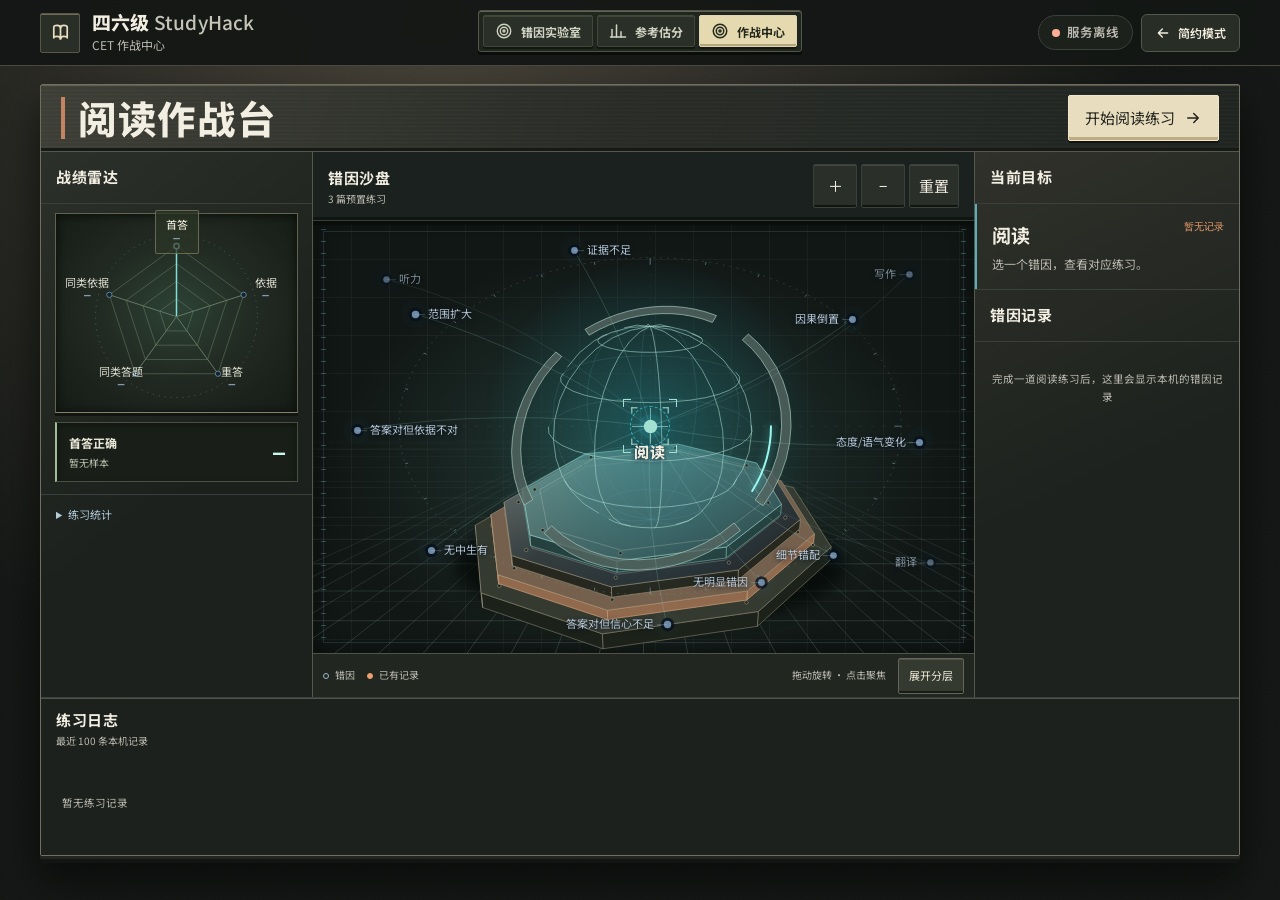
==== commit e8aba845: "feat: add Qoder 3D StudyHack lab and unified command center Ship the standalone cet-studyhack-lab it" ====
--- a/cet-studyhack-command-edition/web/index.html
+++ b/cet-studyhack-command-edition/web/index.html
@@ -14,6 +14,7 @@
   <link rel="stylesheet" href="lab.css" />
   <link rel="stylesheet" href="command.css" />
   <link rel="stylesheet" href="command-radar.css" />
+  <link rel="stylesheet" href="workbench.css" />
 </head>
 <body data-view="command" data-mode="command">
   <!-- icon sprite: reading lab uses #i-*, estimator uses #e-i-* -->
@@ -69,12 +70,12 @@
       <span class="status-pill" id="statusPill" data-state="checking" role="status">
         <span class="dot"></span><span class="txt" id="statusText">检测服务…</span>
       </span>
-      <button class="command-return" id="commandReturn" type="button"><svg><use href="#i-arrow"/></svg><span>简约模式</span></button>
+      <button class="command-return" id="commandReturn" type="button"><svg><use href="#i-arrow"/></svg><span id="commandReturnLabel">简约模式</span></button>
     </div>
   </header>
 
   <main class="wrap">
-    <nav class="tabnav" role="tablist" aria-label="简约模式功能切换">
+    <nav class="tabnav" role="tablist" aria-label="功能切换">
       <button class="tab" id="tab-reading" role="tab" type="button" aria-selected="false" aria-controls="view-reading" tabindex="-1">
         <svg><use href="#i-target"/></svg><span>错因实验室</span>
       </button>
@@ -82,7 +83,7 @@
         <svg><use href="#e-i-chart"/></svg><span>参考估分</span>
       </button>
       <button class="tab" id="tab-command" role="tab" type="button" aria-selected="true" aria-controls="view-command">
-        <svg><use href="#e-i-target"/></svg><span>返回作战中心</span>
+        <svg><use href="#e-i-target"/></svg><span id="commandTabLabel">作战中心</span>
       </button>
     </nav>
 
@@ -97,8 +98,10 @@
         <section class="card lab-hero">
           <div class="lh-copy">
             <span class="eyebrow"><svg width="15" height="15"><use href="#i-spark"/></svg> StudyHack · 四六级阅读错因实验室</span>
-            <h2>不只看完解析，而是验证你真的学会了</h2>
-            <p>选一篇材料 → 选答案 → 点原文句子作为依据 → 选信心程度 → 先看<b>不泄露答案</b>的短提示 → 重答后看正确项、你的证据、正确证据和错因 → 再做一道陌生材料的同类题。</p>
+            <h2 class="simple-intro">不只看完解析，而是验证你真的学会了</h2>
+            <p class="simple-intro">选一篇材料 → 选答案 → 点原文句子作为依据 → 选信心程度 → 先看<b>不泄露答案</b>的短提示 → 重答后看正确项、你的证据、正确证据和错因 → 再做一道陌生材料的同类题。</p>
+            <h2 class="workbench-intro">错因实验室</h2>
+            <p class="workbench-intro">圈出原文依据，核对错因，再做一道同类题。</p>
             <div class="lh-actions">
               <button class="btn btn-primary btn-lg" id="labStartBtn" type="button"><svg><use href="#i-spark"/></svg>开始练习</button>
               <button class="btn btn-lg-ghost" id="labCustomBtn" type="button"><svg><use href="#i-file"/></svg>使用自带材料</button>
@@ -110,6 +113,7 @@
             <div><b>证据卡</b><span>some / all 并排标记</span></div>
             <div><b>同类题</b><span>用新题验证迁移</span></div>
           </div>
+          <div class="instrument-window" data-instrument="evidence" aria-hidden="true"></div>
         </section>
 
         <div class="lab-grid">
@@ -149,6 +153,10 @@
 
       <!-- ==================== 阅读工具（按需加载） ==================== -->
       <div class="tool-panel" id="toolPanel" role="tabpanel" aria-labelledby="subtab-tool" hidden>
+        <header class="workbench-heading">
+          <h2>阅读工具</h2>
+          <div class="instrument-window" data-instrument="optics" aria-hidden="true"></div>
+        </header>
         <div class="workspace">
           <section class="input-panel" aria-label="阅读工具输入区">
             <details class="card guide" open>
@@ -324,7 +332,11 @@
                 </div>
                 <div class="graph-rulers" aria-hidden="true"><i></i><i></i></div>
               </div>
-              <div class="map-legend"><span><i></i>错因</span><span><i></i>已有记录</span><span>拖动旋转 · 点击聚焦</span></div>
+              <div class="map-legend">
+                <span><i></i>错因</span><span><i></i>已有记录</span>
+                <span class="map-hint">拖动旋转 · 点击聚焦</span>
+                <button type="button" id="graphLayers" aria-pressed="false">展开分层</button>
+              </div>
               <div class="mobile-node-bar">
                 <span>主要错因</span>
                 <button type="button" id="commandAllNodes" aria-expanded="false">全部错因 <b id="commandAllNodeCount"></b></button>
@@ -357,6 +369,10 @@
 
     <!-- ==================== 参考估分 ==================== -->
     <section class="view view-estimator" id="view-estimator" role="tabpanel" aria-labelledby="tab-estimator">
+      <header class="workbench-heading">
+        <h2>参考估分</h2>
+        <div class="instrument-window" data-instrument="calibration" aria-hidden="true"></div>
+      </header>
       <div class="disclaimer-banner" role="note">
         <svg><use href="#e-i-alert"/></svg>
         <div><b>本结果仅为参考估算，不等于官方成绩。</b> 换算基于公开常模表的插值与项目假设，存在模型误差；最终成绩以教育部教育考试院发布为准。</div>
@@ -535,6 +551,7 @@
             </div>
             <div class="card-body">
               <div class="total-row">
+                <div class="score-dial" id="est-scoreDial" aria-hidden="true"><span></span></div>
                 <div class="total-num"><span id="est-totalScore">0</span><small>/ 710</small></div>
                 <div class="total-side">
                   <div class="range-line">参考区间 <b id="est-totalRange">0 – 0</b></div>
--- a/cet-studyhack-command-edition/web/command.css
+++ b/cet-studyhack-command-edition/web/command.css
@@ -1,12 +1,12 @@
-body[data-view="command"] {
-  --command-bg: #07111f;
-  --command-surface: #0d1929;
-  --command-text: #e7effa;
-  --command-muted: #a6b8cd;
-  --command-border: #25354b;
-  --command-cyan: #37d9e8;
-  --command-amber: #f2b35d;
-  --command-green: #42d5a1;
+body[data-view="command"], .view-command {
+  --command-bg: #121513;
+  --command-surface: #202322;
+  --command-text: #f2eee2;
+  --command-muted: #bcbab0;
+  --command-border: #3a403b;
+  --command-cyan: #a2e0d2;
+  --command-amber: #eea16e;
+  --command-green: #81c9a2;
   --command-purple: #a18bfa;
   color: var(--command-text);
   background-color: var(--command-bg);
@@ -16,14 +16,14 @@
 body[data-mode="command"] .tabnav { display: none; }
 body[data-view="command"] .bg {
   background-color: var(--command-bg);
-  background-image: radial-gradient(ellipse at 50% 6%, #1f3749 0%, transparent 57%);
+  background-image: radial-gradient(ellipse at 38% 0%, #3b3931 0%, transparent 62%);
 }
 body[data-view="command"] .bg .orb { display: none; }
-body[data-view="command"] .header { background: rgba(7, 17, 31, .94); border-color: var(--command-border); }
+body[data-view="command"] .header { background: #141715f5; border-color: #4a4940; }
 body[data-view="command"] .brand .titles h1 { color: var(--command-text); }
 body[data-view="command"] .brand .titles .sub { color: var(--command-muted); }
-body[data-view="command"] .brand .logo { background: #152837; color: var(--command-cyan); box-shadow: none; border: 1px solid #335360; border-radius: 3px; }
-body[data-view="command"] .status-pill { color: var(--command-muted); background: #0b1727; border-color: var(--command-border); }
+body[data-view="command"] .brand .logo { background: #272923; color: var(--command-text); box-shadow: inset 0 1px #666255; border: 1px solid #545548; border-radius: 2px; }
+body[data-view="command"] .status-pill { color: var(--command-muted); background: #1c211c; border-color: var(--command-border); }
 body[data-view="command"] .status-pill[data-state="ready"] { color: var(--command-green); }
 body[data-view="command"] .status-pill[data-state="ready"] .dot { background: var(--command-green); box-shadow: 0 0 0 4px rgba(66, 213, 161, .1); }
 
@@ -38,18 +38,6 @@
 .command-return svg { width: 16px; height: 16px; transform: rotate(180deg); }
 .command-return:hover { color: var(--command-cyan); border-color: var(--command-cyan); }
 
-.view-command {
-  --command-bg: #07111f;
-  --command-surface: #0d1929;
-  --command-text: #e7effa;
-  --command-muted: #a6b8cd;
-  --command-border: #25354b;
-  --command-cyan: #37d9e8;
-  --command-amber: #f2b35d;
-  --command-green: #42d5a1;
-  --command-purple: #a18bfa;
-  color: var(--command-text);
-}
 .view-command * { box-sizing: border-box; }
 .view-command button { font: inherit; }
 .view-command button:focus-visible, .command-return:focus-visible { outline: 2px solid var(--command-cyan); outline-offset: 3px; }
@@ -57,20 +45,21 @@
 .command-shell { max-width: 1720px; margin: 0 auto; }
 .command-console {
   overflow: hidden;
-  border: 1px solid #425b6d;
-  border-radius: 3px;
+  border: 1px solid #726f62;
+  border-radius: 2px;
   background: var(--command-surface);
-  box-shadow: 0 20px 55px #02060b80;
+  box-shadow: 0 3px 0 #222623, 0 7px 0 #121513, 0 23px 38px #0305039e;
 }
 .command-toolbar {
   min-height: 66px; display: flex; align-items: center; justify-content: space-between; gap: 22px;
-  padding: 10px 20px; border-bottom: 1px solid #3d5365;
-  background: linear-gradient(108deg, #213545 0%, #142433 46%, #0c1a28 100%);
-}
-.command-context { min-width: 0; border-left: 3px solid var(--command-cyan); padding-left: 12px; }
+  padding: 10px 20px; border-bottom: 1px solid #57574b;
+  box-shadow: inset 0 1px #8d897371, inset 0 -3px #171916;
+  background: repeating-linear-gradient(0deg, #e2d7bc08 0 1px, transparent 1px 4px), linear-gradient(108deg, #3e4037 0%, #292c27 48%, #202522 100%);
+}
+.command-context { min-width: 0; border-left: 4px solid #c28461; padding-left: 13px; }
 .command-context h2 {
-  margin: 0; color: #ecf8fc; font-size: clamp(24px, 2.7vw, 37px);
-  font-weight: 800; letter-spacing: .065em; line-height: 1.15;
+  margin: 0; color: var(--command-text); font-size: clamp(26px, 3vw, 42px);
+  font-weight: 800; letter-spacing: .045em; line-height: 1.08;
 }
 .command-action { display: flex; align-items: center; gap: 14px; min-width: 0; }
 .command-action-copy { min-width: 0; text-align: right; }
@@ -81,8 +70,9 @@
 }
 .command-primary {
   display: inline-flex; align-items: center; justify-content: center; gap: 9px;
-  min-height: 46px; padding: 0 16px; color: #10202d; border-color: #d0e6e7;
-  background: #d0e6e7; font-size: 12px; font-weight: 800; white-space: nowrap;
+  min-height: 46px; padding: 0 16px; color: #22231c; border-color: #f0e6ca;
+  background: #e8ddbf; box-shadow: inset 0 -3px #bdad85, 0 2px #101311;
+  font-size: 12px; font-weight: 800; white-space: nowrap;
 }
 .command-primary:hover { filter: brightness(1.08); }
 .command-primary svg { width: 18px; height: 18px; flex: 0 0 18px; }
@@ -95,14 +85,14 @@
   border-bottom: 1px solid var(--command-border);
 }
 .command-panel { position: relative; min-width: 0; }
-.command-performance { grid-area: performance; border-right: 1px solid var(--command-border); background: linear-gradient(180deg, #112634, #0c1825 81%); }
+.command-performance { grid-area: performance; border-right: 1px solid #55584c; background: linear-gradient(140deg, #2c302a, #1c211d 58%); }
 .command-graph-panel { grid-area: graph; background: var(--command-bg); }
-.command-side { grid-area: side; border-left: 1px solid var(--command-border); background: linear-gradient(180deg, #142432, #0c1825 81%); }
+.command-side { grid-area: side; border-left: 1px solid #55584c; background: linear-gradient(155deg, #30312a, #1d221e 58%); }
 .command-section-head {
   min-height: 52px; display: flex; align-items: center; justify-content: space-between; gap: 12px;
   padding: 12px 15px; border-bottom: 1px solid var(--command-border);
 }
-.command-section-head h3 { margin: 0; font-size: 14px; letter-spacing: .045em; }
+.command-section-head h3 { margin: 0; font-size: 15px; letter-spacing: .035em; }
 .command-section-head > span, .command-section-head p {
   margin: 0; color: var(--command-muted); font-size: 10px; line-height: 1.5;
 }
@@ -127,23 +117,25 @@
   color: var(--command-amber); background: rgba(242, 179, 93, .06); font-size: 10px;
 }
 
-.command-graph-head { background: #0a1826; }
+.command-graph-head { background: #1b211e; box-shadow: inset 0 -3px #101512; }
 .command-graph-head > div:first-child { min-width: 0; }
 .command-graph-head p { max-width: 330px; overflow: hidden; text-overflow: ellipsis; white-space: nowrap; }
 .graph-controls { display: flex; gap: 4px; flex: 0 0 auto; }
 .graph-controls button {
   min-width: 44px; min-height: 44px; padding: 0 9px;
-  color: var(--command-muted); background: #0a1625; font-size: 15px;
+  color: var(--command-text); background: #2a2f29; font-size: 15px;
+  box-shadow: inset 0 1px #ffffff1c, inset 0 -2px #101510;
 }
 .graph-controls button:hover { color: var(--command-cyan); border-color: var(--command-cyan); }
 
 .graph-viewport {
   position: relative; height: clamp(420px, 48vh, 480px); overflow: hidden;
   background:
-    radial-gradient(ellipse at 50% 40%, #103647 0%, transparent 65%),
-    linear-gradient(#699ca015 1px, transparent 1px),
-    linear-gradient(90deg, #699ca015 1px, transparent 1px), #050e19;
-  background-size: auto, 32px 32px, 32px 32px, auto;
+    radial-gradient(ellipse at 49% 56%, #243b36 0%, transparent 63%),
+    linear-gradient(#a8af9a11 1px, transparent 1px),
+    linear-gradient(90deg, #a8af9a11 1px, transparent 1px), #111715;
+  background-size: auto, 38px 38px, 38px 38px, auto;
+  box-shadow: inset 0 0 20px #080c0aee, inset 0 4px #0b100d;
   cursor: grab; touch-action: pan-y;
 }
 .graph-viewport::before {
@@ -172,19 +164,26 @@
 .graph-viewport.dragging .graph-stage { transition: none; }
 .orbit-map { position: absolute; inset: 0; width: 100%; height: 100%; overflow: visible; }
 .orbit-ring { fill: none; stroke: #8eb9c5; stroke-width: .8; stroke-opacity: .26; vector-effect: non-scaling-stroke; stroke-dasharray: 2 5; }
-.orbit-ring.is-mid { stroke-opacity: .19; stroke-dasharray: none; }
-.orbit-ring.is-far { stroke-opacity: .29; stroke-dasharray: 10 5 2 5; }
 .orbit-axis { fill: none; stroke: var(--command-cyan); stroke-width: .7; stroke-opacity: .1; stroke-dasharray: 3 9; }
 .orbit-tick { stroke: #9dd5d8; stroke-width: 1; stroke-opacity: .43; }
-.orbit-star { fill: #a6dce3; opacity: .2; }
 .core-glow { fill: url(#commandCoreGlow); }
 .field-plane { fill: none; stroke: url(#commandPlaneLight); stroke-width: 1; }
-.projection-base { fill: #10536318; stroke: #7de0e04d; stroke-width: 1; stroke-dasharray: 1 3; }
-.projection-base-inner { fill: none; stroke: #458f9c72; stroke-width: 1; }
+.machine-shadow { fill: #020604; opacity: .65; filter: blur(7px); }
+.deck-top, .deck-wall { stroke: #b2a98d83; stroke-width: .85; stroke-linejoin: round; }
+.deck-top { fill: url(#deckSteel); }
+.deck-wall { fill: #26281f; }
+.deck-base .deck-top { fill: #353a30; }
+.deck-base .deck-wall { fill: #1c211a; }
+.deck-band .deck-top { fill: #74604c; }
+.deck-band .deck-wall { fill: #91694d; stroke: #bc9573; }
+.deck-glass .deck-top { fill: url(#deckGlass); stroke: #a1d6c5b5; }
+.deck-glass .deck-wall { fill: #253f3d; stroke: #75aea6bf; }
+.deck-inlay { fill: none; stroke: #ede8cf55; stroke-width: .7; }
+.deck-fastener { fill: #1e241c; stroke: #b9b39c9e; stroke-width: .7; }
+.gimbal-segment { fill: #566762c7; stroke: #a2c7bab5; stroke-width: 1; stroke-linejoin: round; }
 .orbit-mesh { fill: none; }
 .orbit-mesh-back { stroke: #5ea5b0; stroke-width: .65; stroke-opacity: .26; }
-.orbit-mesh-front { stroke: #8ae3e9; stroke-width: .8; stroke-opacity: .64; filter: drop-shadow(0 0 5px #71e3e655); }
-.orbit-instrument { fill: none; stroke: #83c8d1; stroke-width: 3; stroke-opacity: .37; stroke-dasharray: 2 6 18 6; }
+.orbit-mesh-front { stroke: #a3d9ce; stroke-width: .8; stroke-opacity: .74; }
 .orbit-sweep {
   fill: none; stroke: #99f7ef; stroke-width: 2; stroke-dasharray: 9 91; stroke-linecap: round;
   filter: drop-shadow(0 0 4px #62f3e8a6);
@@ -286,12 +285,18 @@
 }
 
 .map-legend {
-  display: flex; flex-wrap: wrap; gap: 10px 16px; align-items: center; min-height: 31px;
-  border-top: 1px solid var(--command-border); padding: 3px 13px; color: #a0b4c7; background: #0b1726;
+  display: flex; flex-wrap: wrap; gap: 7px 12px; align-items: center; min-height: 44px;
+  border-top: 1px solid #505347; padding: 3px 10px; color: var(--command-muted); background: #212720;
   font-size: 10px;
 }
 .map-legend span { display: inline-flex; align-items: center; gap: 6px; }
-.map-legend span:last-child { margin-left: auto; }
+.map-hint { margin-left: auto; }
+.view-command #graphLayers {
+  min-height: 36px; padding: 3px 10px; border: 1px solid #656457; border-radius: 2px;
+  background: #353a30; color: #eee8d7; cursor: pointer; box-shadow: inset 0 1px #ffffff22, inset 0 -2px #181c16;
+  font-size: 11px;
+}
+.view-command #graphLayers:hover, .view-command #graphLayers[aria-pressed="true"] { background: #d5d2ad; color: #20271d; border-color: #d5d2ad; }
 .map-legend i { width: 6px; height: 6px; border: 1px solid #9ab6c9; border-radius: 100%; }
 .map-legend span:nth-child(2) i { border-color: var(--command-amber); background: var(--command-amber); }
 
@@ -326,7 +331,7 @@
 .monitor-row.record-flash { animation: row-record .8s ease 1; }
 .command-empty { display: grid; place-items: center; min-height: 92px; padding: 18px 15px; color: var(--command-muted); text-align: center; font-size: 10.5px; line-height: 1.7; }
 
-.command-logs { border-top: 1px solid var(--command-border); background: #0b1726; }
+.command-logs { border-top: 1px solid #51534a; background: #1c211d; }
 .command-logs .command-section-head { border-bottom: 0; min-height: 48px; padding-block: 9px; }
 .command-text-btn { padding: 0 11px; color: var(--command-cyan); border-color: transparent; background: transparent; font-size: 10.5px; }
 .log-list {
@@ -397,7 +402,8 @@
   .command-toolbar { gap: 8px; padding: 9px 10px; }
   .command-context { padding-left: 7px; }
   .command-context h2 { font-size: clamp(17px, 5.3vw, 22px); }
-  .command-action-copy { display: none; }
+  .command-action-copy, .map-legend .map-hint { display: none; }
+  .view-command #graphLayers { margin-left: auto; min-height: 44px; }
   .command-primary { padding-inline: 9px; }
   .command-primary { width: 100%; }
   .command-grid { display: flex; flex-direction: column; }
@@ -419,14 +425,14 @@
 
   .mobile-node-bar {
     display: flex; align-items: center; justify-content: space-between; gap: 10px;
-    padding: 8px 12px; border-top: 1px solid var(--command-border); background: #0b1726;
+    padding: 8px 12px; border-top: 1px solid var(--command-border); background: #1c211d;
   }
   .mobile-node-bar > span { color: #8296ad; font-size: 9.5px; }
   .mobile-node-bar button { min-height: 40px; padding: 0 10px; color: var(--command-cyan); border-color: #2a6570; background: rgba(55, 217, 232, .05); font-size: 10.5px; }
   .mobile-node-bar button b { font: inherit; }
   .mobile-node-list:not([hidden]) {
     display: grid; grid-template-columns: 1fr; gap: 0; padding: 0 12px 8px;
-    border-top: 1px solid rgba(37, 53, 75, .65); background: #0b1726;
+    border-top: 1px solid var(--command-border); background: #1c211d;
   }
   .mobile-node-row {
     min-height: 44px; display: grid; grid-template-columns: minmax(0, 1fr) auto; align-items: center; gap: 10px;
--- a/cet-studyhack-command-edition/web/command-radar.css
+++ b/cet-studyhack-command-edition/web/command-radar.css
@@ -1,4 +1,4 @@
-.command-radar { padding: 1px 14px 12px; }
+.command-radar { padding: 9px 14px 12px; }
 
 .radar-board {
   position: relative;
@@ -7,14 +7,17 @@
   margin-inline: auto;
   aspect-ratio: 300 / 247;
   isolation: isolate;
-  background: radial-gradient(ellipse at 50% 50%, #1a394877, transparent 67%);
+  background: radial-gradient(ellipse at 50% 48%, #2d4235, #222b23 44%, #151a15 100%);
+  border: 1px solid #626351;
+  border-bottom-color: #86816b;
+  box-shadow: inset 0 1px 9px #060a06d9, 0 3px #10150f;
 }
 
 .radar-plot { position: absolute; inset: 0; display: block; width: 100%; height: 100%; overflow: visible; }
 .radar-dial, .radar-grid, .radar-spoke { fill: none; stroke-width: 1; vector-effect: non-scaling-stroke; }
-.radar-dial { stroke: #5790a43b; stroke-dasharray: 1 5; }
-.radar-grid { stroke: #5f91a440; }
-.radar-spoke { stroke: #42647b; }
+.radar-dial { stroke: #a1ad8c64; stroke-dasharray: 1 5; }
+.radar-grid { stroke: #8ea78557; }
+.radar-spoke { stroke: #627a62; }
 .radar-spoke.is-active { stroke: #7cdfdb; stroke-width: 1.5; }
 .radar-edge, .radar-shape { stroke: #a3f1e7; stroke-width: 1.8; vector-effect: non-scaling-stroke; }
 .radar-edge { fill: none; }
@@ -27,21 +30,21 @@
   position: absolute; z-index: 1; left: var(--axis-x); top: var(--axis-y);
   display: grid; place-items: center; align-content: center; min-width: 44px; min-height: 44px;
   transform: translate(-50%, -50%); padding: 3px 4px; border: 1px solid transparent;
-  border-radius: 3px; background: transparent; color: #c2d4de; cursor: pointer;
+  border-radius: 2px; background: transparent; color: #deded0; cursor: pointer;
   font-size: 11px; line-height: 1.22; white-space: nowrap;
   transition: color .16s, background .16s, border-color .16s;
 }
 .radar-axis b { color: #a2d8d5; margin-top: 1px; font: 700 11px/1.15 ui-monospace, Consolas, monospace; }
 .radar-axis[data-samples="0"] b { color: #8598ad; }
-.view-command .radar-axis:hover, .view-command .radar-axis[aria-pressed="true"] { color: #ebfffd; border-color: #64b6b670; background: #122b3996; }
+.view-command .radar-axis:hover, .view-command .radar-axis[aria-pressed="true"] { color: #f7f3e4; border-color: #b6ab8970; background: #2c3626bd; }
 .radar-readout {
   display: flex; justify-content: space-between; align-items: center; gap: 8px;
-  padding: 10px 12px; min-height: 58px; border: 1px solid #395466;
-  border-left: 2px solid #7de2da; background: #091724;
+  margin-top: 9px; padding: 10px 12px; min-height: 58px; border: 1px solid #4a5143;
+  border-left: 2px solid #a2bc98; background: #191f18; box-shadow: inset 0 2px 6px #0e140f;
 }
 .radar-readout > div { display: grid; gap: 2px; }
-.radar-caption { color: #e6f0f7; font-size: 12px; }
-.radar-sample { color: #a4b9c9; font-size: 10px; }
+.radar-caption { color: #e9e7d7; font-size: 12px; }
+.radar-sample { color: #b9c0ab; font-size: 10px; }
 .radar-value { color: #c7f6ed; font: 700 20px/1 ui-monospace, Consolas, monospace; white-space: nowrap; }
 
 @media (max-width: 767px) {
--- a/cet-studyhack-command-edition/web/workbench.css
+++ b/cet-studyhack-command-edition/web/workbench.css
@@ -0,0 +1,223 @@
+/* The two modes share controls and content. These materials only apply in mission mode. */
+.workbench-heading, .instrument-window, .score-dial, .workbench-intro, .stage-assembly { display: none; }
+body[data-mode="command"] .simple-intro { display: none; }
+body[data-mode="command"] .workbench-intro { display: block; }
+
+body[data-mode="command"] {
+  --site-bg: #141814;
+  --site-surface: #252a24;
+  --site-fg: #f3eee1;
+  --site-muted: #c5c5b8;
+  --site-border: #52584c;
+  --site-accent: #b6dfc8;
+  --site-on-accent: #15241a;
+  --site-radius: 3px;
+  --accent-deep: #b9e2cd;
+  --accent-soft: #2e4436;
+  --accent-glow: #acdfbc30;
+  --ok: #99ddaf;
+  --ok-soft: #233a29;
+  --warn: #f0b281;
+  --warn-soft: #433024;
+  --bad: #ffad96;
+  --bad-soft: #492b24;
+  --info: #b6d6ce;
+  --panel-edge: #0b0f0c;
+  --shadow-sm: 0 3px var(--panel-edge), 0 5px #45493b;
+  --shadow-md: 0 4px var(--panel-edge), 0 14px 25px #0005;
+  --shadow-lg: 0 11px 27px #0008;
+  --gap: 18px;
+  color-scheme: dark;
+}
+
+body[data-mode="command"] .bg { background: radial-gradient(ellipse at 34% 0%, #454036 0%, transparent 59%), #121513; }
+body[data-mode="command"][data-view="command"] .bg { background-color: var(--command-bg); }
+body[data-mode="command"] .bg .orb { display: none; }
+body[data-mode="command"] .header { background: #141715f5; border-color: #4a4940; }
+body[data-mode="command"] .brand .logo { border: 1px solid #595748; background: #292e26; color: #e8ddbf; box-shadow: inset 0 1px #716a56; }
+body[data-mode="command"] .command-return { color: var(--site-fg); border-color: var(--site-border); background: #282d25; }
+body[data-mode="simple"] .command-return { color: var(--site-fg); border-color: var(--site-border); background: var(--site-surface); }
+
+body[data-mode="command"] .tabnav {
+  display: flex; position: fixed; z-index: 51; top: 10px; left: 50%; transform: translateX(-50%);
+  width: max-content; max-width: calc(100% - 18px); gap: 4px; padding: 4px; margin: 0;
+  border: 1px solid #515449; border-radius: 3px; background: #20251e;
+  box-shadow: inset 0 1px #616455, 0 3px #0a0d0a;
+}
+body[data-mode="command"] .tabnav .tab {
+  min-height: 32px; padding: 5px 11px; color: #d0d3c4; border-radius: 2px; white-space: nowrap;
+  border: 1px solid #414739; background: #2a3027; box-shadow: inset 0 1px #858b7040, 0 2px #10150f;
+  font-size: 12px;
+}
+body[data-mode="command"] .tabnav .tab[aria-selected="true"] {
+  color: #24281e; border-color: #dfd5b6; background: #e5daaf; box-shadow: inset 0 -2px #b3a67b, 0 2px #151811;
+}
+
+@media (max-width: 820px) {
+  body[data-mode="command"] .tabnav { position: relative; z-index: auto; top: auto; left: auto; transform: none; margin: 0 auto 14px; }
+  body[data-mode="command"] .tabnav .tab { padding-inline: 7px; min-height: 34px; }
+  body[data-mode="command"] .tabnav svg { width: 14px; height: 14px; }
+}
+
+body[data-mode="command"] :is(.view-reading,.view-estimator) { --workbench-sheet: #202720; }
+body[data-mode="command"] .workbench-heading,
+body[data-mode="command"] .lab-hero {
+  position: relative; display: grid; grid-template-columns: minmax(0,1fr) minmax(155px,255px);
+  align-items: center; min-height: 140px; margin-bottom: 18px; padding: 13px 20px;
+  border: 1px solid #787363; border-radius: 3px;
+  background: repeating-linear-gradient(0deg,#d8c8a509 0 1px,transparent 1px 4px), linear-gradient(125deg,#454438,#292f26 56%,#1e241e);
+  box-shadow: inset 0 1px #f0df9b40, inset 0 -3px #161a14, 0 5px #131913, 0 7px #545748, 0 14px 23px #080a0780;
+}
+body[data-mode="command"] .workbench-heading h2,
+body[data-mode="command"] .lab-hero h2 {
+  margin: 0; color: #f2edda; font-size: clamp(26px,3.25vw,44px); line-height: 1.16; text-wrap: balance;
+  text-shadow: 0 3px #121811; letter-spacing: .025em;
+}
+body[data-mode="command"] .lab-hero .eyebrow { background: #252a20; color: #d9d1af; border-color: #69664f; }
+body[data-mode="command"] .lab-hero p { color: #dedbc9; }
+body[data-mode="command"] .lab-hero::after, body[data-mode="command"] .lh-facts { display: none; }
+
+body[data-mode="command"] .instrument-window {
+  position: relative; display: block; min-width: 0; height: 148px; overflow: hidden; perspective: 590px;
+  background: radial-gradient(ellipse at 50% 55%,#9ecaaa24,transparent 66%);
+}
+.instrument-scene {
+  position: absolute; inset: 0; transform-style: preserve-3d;
+  transform: rotateX(calc(-29deg + var(--device-pitch,0deg))) rotateY(calc(-31deg + var(--device-yaw,0deg)));
+  transition: transform .38s cubic-bezier(.22,.8,.2,1);
+}
+.instrument-slab {
+  position: absolute; top: 50%; left: 50%; width: var(--width); height: var(--height);
+  transform: translate(-50%,calc(-50% + var(--level))); transform-style: preserve-3d;
+  animation: seat-layer .64s cubic-bezier(.2,.8,.2,1) both;
+}
+.instrument-slab:nth-child(2) { animation-delay: .06s; }
+.instrument-slab:nth-child(3) { animation-delay: .12s; }
+.instrument-slab:nth-child(4) { animation-delay: .18s; }
+.instrument-face { display: block; position: absolute; border: 1px solid #797a5f; }
+.instrument-face.face-front {
+  inset: 0; transform: translateZ(calc(var(--depth) / 2));
+  background: repeating-linear-gradient(90deg,#81866e40 0 2px,transparent 2px 10px),linear-gradient(#454a3b,#1c241b);
+}
+.instrument-slab:nth-child(2) .face-front { border-color: #bc9568; background: linear-gradient(#986745,#573820); }
+.instrument-face.face-side { left: 50%; height: 100%; width: var(--depth); background: #242f23; transform: translateX(calc((var(--width) - var(--depth)) / 2)) rotateY(90deg); }
+.instrument-face.face-top { top: 50%; width: 100%; height: var(--depth); background: linear-gradient(130deg,#6e775f,#3a4937); transform: translateY(calc((var(--height) + var(--depth)) / -2)) rotateX(90deg); }
+.instrument-slab:last-of-type .face-top { background: radial-gradient(ellipse,#a4d2b464,#3b6856); }
+.instrument-lens {
+  position: absolute; top: calc(50% - 33px); left: 50%; width: 54px; height: 54px; border-radius: 50%;
+  transform: translate(-50%,-50%) rotateX(59deg) translateZ(11px);
+  border: 2px solid #b1ddc4; outline: 4px solid #19261d; box-shadow: 0 0 0 5px #69917d, inset 0 0 15px #7ec7ab40;
+  background: conic-gradient(transparent 5%,#a2d2b560 22%,transparent 25%),radial-gradient(#9adbab55,#294d42 54%,#202f25 56%);
+  animation: lens-align .78s ease-out both;
+}
+[data-instrument="optics"] .instrument-lens { width: 66px; height: 66px; transform: translate(-50%,-50%) rotateX(59deg) translateZ(17px); }
+[data-instrument="calibration"] .instrument-lens { border-style: dashed; width: 49px; height: 49px; }
+@keyframes seat-layer { from { transform: translate(-50%,calc(-50% + var(--level) - 16px)) translateZ(18px); opacity: 0; } }
+@keyframes lens-align { from { opacity: 0; filter: brightness(2); } }
+
+body[data-mode="command"] :is(.view-reading,.view-estimator) :is(.card,.stepbar,.gap-block,.scan-inline,.scan-review,.evidence-card,.ev-card,.verdict,.fact,.hint-banner,.attempt-recap) {
+  border-radius: 3px; box-shadow: inset 0 1px #dce3bf17,0 3px #10150f,0 4px #505546;
+}
+body[data-mode="command"] :is(.view-reading,.view-estimator) .card-head {
+  background: linear-gradient(150deg,#3b4034,#2a3127); border-bottom: 2px solid #191e17;
+}
+body[data-mode="command"] :is(.view-reading,.view-estimator) :is(textarea,input,select) {
+  color: var(--site-fg); background: #171e17; box-shadow: inset 0 2px 8px #090d0a; border-color: #626a56;
+}
+body[data-mode="command"] :is(.view-reading,.view-estimator) :is(textarea,input)::placeholder { color: #acb0a1; }
+body[data-mode="command"] :is(.view-reading,.view-estimator) :is(.btn,.subtab,.preset,.opt-btn,.conf-btn,.stepper button,.mode-seg button,.band-seg button,.scan-q-btn) {
+  border-radius: 2px; border-color: #666b55; box-shadow: inset 0 1px #ebefd323,0 3px #111710;
+  transition: transform .15s,box-shadow .15s,background .18s,border-color .18s;
+}
+body[data-mode="command"] :is(.view-reading,.view-estimator) :is(.btn,.subtab,.preset,.opt-btn,.conf-btn,.stepper button,.mode-seg button,.band-seg button,.scan-q-btn):active {
+  transform: translateY(2px); box-shadow: inset 0 1px 3px #111710;
+}
+body[data-mode="command"] :is(.view-reading,.view-estimator) .btn-primary {
+  background: #e6dbb8; border-color: #f2e9d1; color: #262b20; box-shadow: inset 0 -3px #b6a780,0 3px #111710;
+}
+body[data-mode="command"] .lab-subnav { margin-bottom: 16px; }
+body[data-mode="command"] :is(.preset.active,.opt-btn.sel,.conf-btn.sel) { border-left: 4px solid var(--site-accent); }
+body[data-mode="command"] .opt-btn.sel .opt-key,
+body[data-mode="command"] .stepbar :is(.step.active,.step.done) i { color: #17271a; }
+body[data-mode="command"] .passage.interactive .sent.sel {
+  background: #375841; box-shadow: 0 2px #122718,0 3px #92b59a; transform: translateY(-1px);
+}
+body[data-mode="command"] :is(.hint-banner p,.lab-warn,.insufficient b,.view-estimator .disclaimer-banner,.view-estimator .disclaimer-banner b) { color: #f3bf94; }
+body[data-mode="command"] .lab-stage { scroll-margin-top: 86px; }
+body[data-mode="command"] .stage-head {
+  min-height: 74px; align-items: center; padding: 8px 12px; border: 1px solid #65664f;
+  background: repeating-linear-gradient(0deg,#d8c8a509 0 1px,transparent 1px 4px),linear-gradient(108deg,#424738,#232b24);
+  box-shadow: inset 0 1px #b9b8945c,0 4px #141b13,0 6px #4f5543;
+}
+body[data-mode="command"] .stage-head h2 { font-size: clamp(19px,2.25vw,28px); }
+body[data-mode="command"] .stage-assembly {
+  position: relative; display: block; flex: 0 0 77px; height: 52px; margin-left: auto;
+  perspective: 320px; transform-style: preserve-3d;
+}
+.stage-assembly i {
+  position: absolute; inset: 8px 5px; border: 1px solid #aca889; border-bottom-width: 4px;
+  border-right-width: 3px; background: repeating-linear-gradient(90deg,#93ac8e24 0 2px,transparent 2px 7px), #384f3c;
+  transform: rotateX(55deg) rotateZ(-24deg) translateZ(var(--plane,0px));
+  animation: cartridge-lock .45s cubic-bezier(.17,.78,.22,1) both;
+}
+.stage-assembly i:nth-child(2) { --plane: 9px; margin: 0 4px; border-color: #9e7959; background: #744f36; animation-delay: .06s; }
+.stage-assembly i:nth-child(3) { --plane: 18px; margin: 1px 10px; border-color: #adbfa7; background: #56725f; animation-delay: .12s; }
+body[data-mode="command"] .stage-head .sh-actions { margin-left: 0; }
+body[data-mode="command"] .stepbar { padding: 5px 3px 8px; }
+body[data-mode="command"] .stepbar .step { border-radius: 3px; box-shadow: inset 0 1px #c0c6a629,0 2px #10160f; }
+body[data-mode="command"] .stepbar .step.active { box-shadow: inset 0 1px #d4e7c45a,0 3px #121f14,0 4px #8ba884; }
+@keyframes cartridge-lock { from { transform: rotateX(55deg) rotateZ(-38deg) translateZ(calc(var(--plane,0px) + 29px)); opacity: .15; } }
+body[data-mode="command"] .lab-stage[data-screen] > :is(.stage-card,.verdict,.hint-stage,.evidence-grid,.fact-list,.advice-card),
+body[data-mode="command"] .view-estimator .section.show,
+body[data-mode="command"] .tool-section.show { animation: arrive-on-rails .38s cubic-bezier(.18,.72,.2,1) both; }
+body[data-mode="command"] .lab-stage[data-screen="result"] :is(.verdict,.evidence-card) { border-top-color: #e4a879; }
+@keyframes arrive-on-rails { from { opacity: .35; transform: perspective(850px) translateY(10px) translateZ(-22px) rotateX(-4deg); } }
+
+body[data-mode="command"] :is(.scan-review,.scan-preview,.verdict,.hint-text,.tool-section,.view-estimator .section) { position: relative; }
+body[data-mode="command"] :is(.scan-review,.scan-preview,.verdict,.hint-text,.tool-section,.view-estimator .section)::after {
+  content: ''; position: absolute; inset: 0; overflow: hidden; pointer-events: none; border-radius: inherit;
+  background: linear-gradient(110deg,transparent 41%,#c4edbc35 49%,#ecffd44d 50%,transparent 58%);
+  background-repeat: no-repeat; background-size: 300% 100%; opacity: 0;
+}
+body[data-mode="command"] :is(.scan-review,.scan-preview):not([hidden])::after,
+body[data-mode="command"] :is(.verdict,.hint-text,.tool-section.show,.view-estimator .section.show)::after {
+  animation: inspect-sweep .66s ease-out both;
+}
+body[data-mode="command"] :is(.tool-section,[data-mod]):has(.tool-status[data-state="loading"]) { border-inline-start: 2px solid #efb28e; }
+body[data-mode="command"] .lab-stage[data-screen="result"] .compare { perspective: 620px; }
+body[data-mode="command"] .lab-stage[data-screen="result"] .cmp-col {
+  box-shadow: 0 4px #111a12,0 5px #536147; animation: reveal-evidence .46s cubic-bezier(.2,.75,.2,1) both;
+}
+body[data-mode="command"] .lab-stage[data-screen="result"] .cmp-col:last-child { animation-delay: .12s; }
+@keyframes inspect-sweep { 0% { background-position: 100% 0; opacity: 0; } 25% { opacity: 1; } 100% { background-position: 0 0; opacity: 0; } }
+@keyframes reveal-evidence { from { transform: translateZ(-50px) rotateY(-14deg); opacity: .25; } }
+
+body[data-mode="command"] .score-dial {
+  display: grid; flex: 0 0 72px; width: 72px; height: 72px; place-items: center; border-radius: 50%;
+  border: 1px solid #7f886f;
+  background: conic-gradient(from 225deg,#b9e5bd 0 var(--score-angle,0deg),#414b3b var(--score-angle,0deg) 270deg,#222720 270deg);
+  box-shadow: inset 0 1px #dfe3bd66,0 4px #141c13,0 6px #6a745b,0 9px 10px #0005;
+  animation: dial-seat .52s ease-out both;
+}
+.score-dial span { width: 52px; height: 52px; border-radius: 50%; background: radial-gradient(circle at 33% 26%,#505e47,#222e23 75%); border: 1px solid #53684e; box-shadow: inset 0 2px #161f15,0 1px #dae5ba42; }
+body[data-mode="command"] .view-estimator .module .m-bar { border-radius: 2px; box-shadow: inset 0 2px 5px #11170e,0 2px #56664a; }
+body[data-mode="command"] .view-estimator .module .m-bar i { border-radius: 2px; box-shadow: inset 0 1px #ebefcd75,inset 0 -3px #263d2d80; }
+@keyframes dial-seat { from { transform: perspective(300px) rotateY(-48deg) scale(.88); opacity: .45; } }
+
+@media (max-width: 560px) {
+  body[data-mode="command"] :is(.workbench-heading,.lab-hero) { grid-template-columns: minmax(0,1fr) 94px; padding-inline: 10px; }
+  body[data-mode="command"] .lab-hero { grid-template-columns: minmax(0,1fr); }
+  body[data-mode="command"] .lab-hero .instrument-window { grid-row: 1; height: 91px; }
+  .instrument-scene { scale: .67; }
+  body[data-mode="command"] .workbench-heading { min-height: 96px; }
+  body[data-mode="command"] .workbench-heading .instrument-window { height: 83px; }
+  body[data-mode="command"] .stage-assembly { flex-basis: 47px; }
+  body[data-mode="command"] .stage-head { gap: 7px; padding-inline: 7px; }
+}
+
+@media (prefers-reduced-motion: reduce) {
+  body[data-mode="command"] :is(.instrument-scene,.instrument-slab,.instrument-lens,.score-dial,.lab-stage *, .view-estimator .section,.tool-section) {
+    animation: none !important; transition: none !important;
+  }
+  body[data-mode="command"] :is(.scan-review,.scan-preview,.verdict,.hint-text,.tool-section,.view-estimator .section)::after { animation: none !important; }
+}
